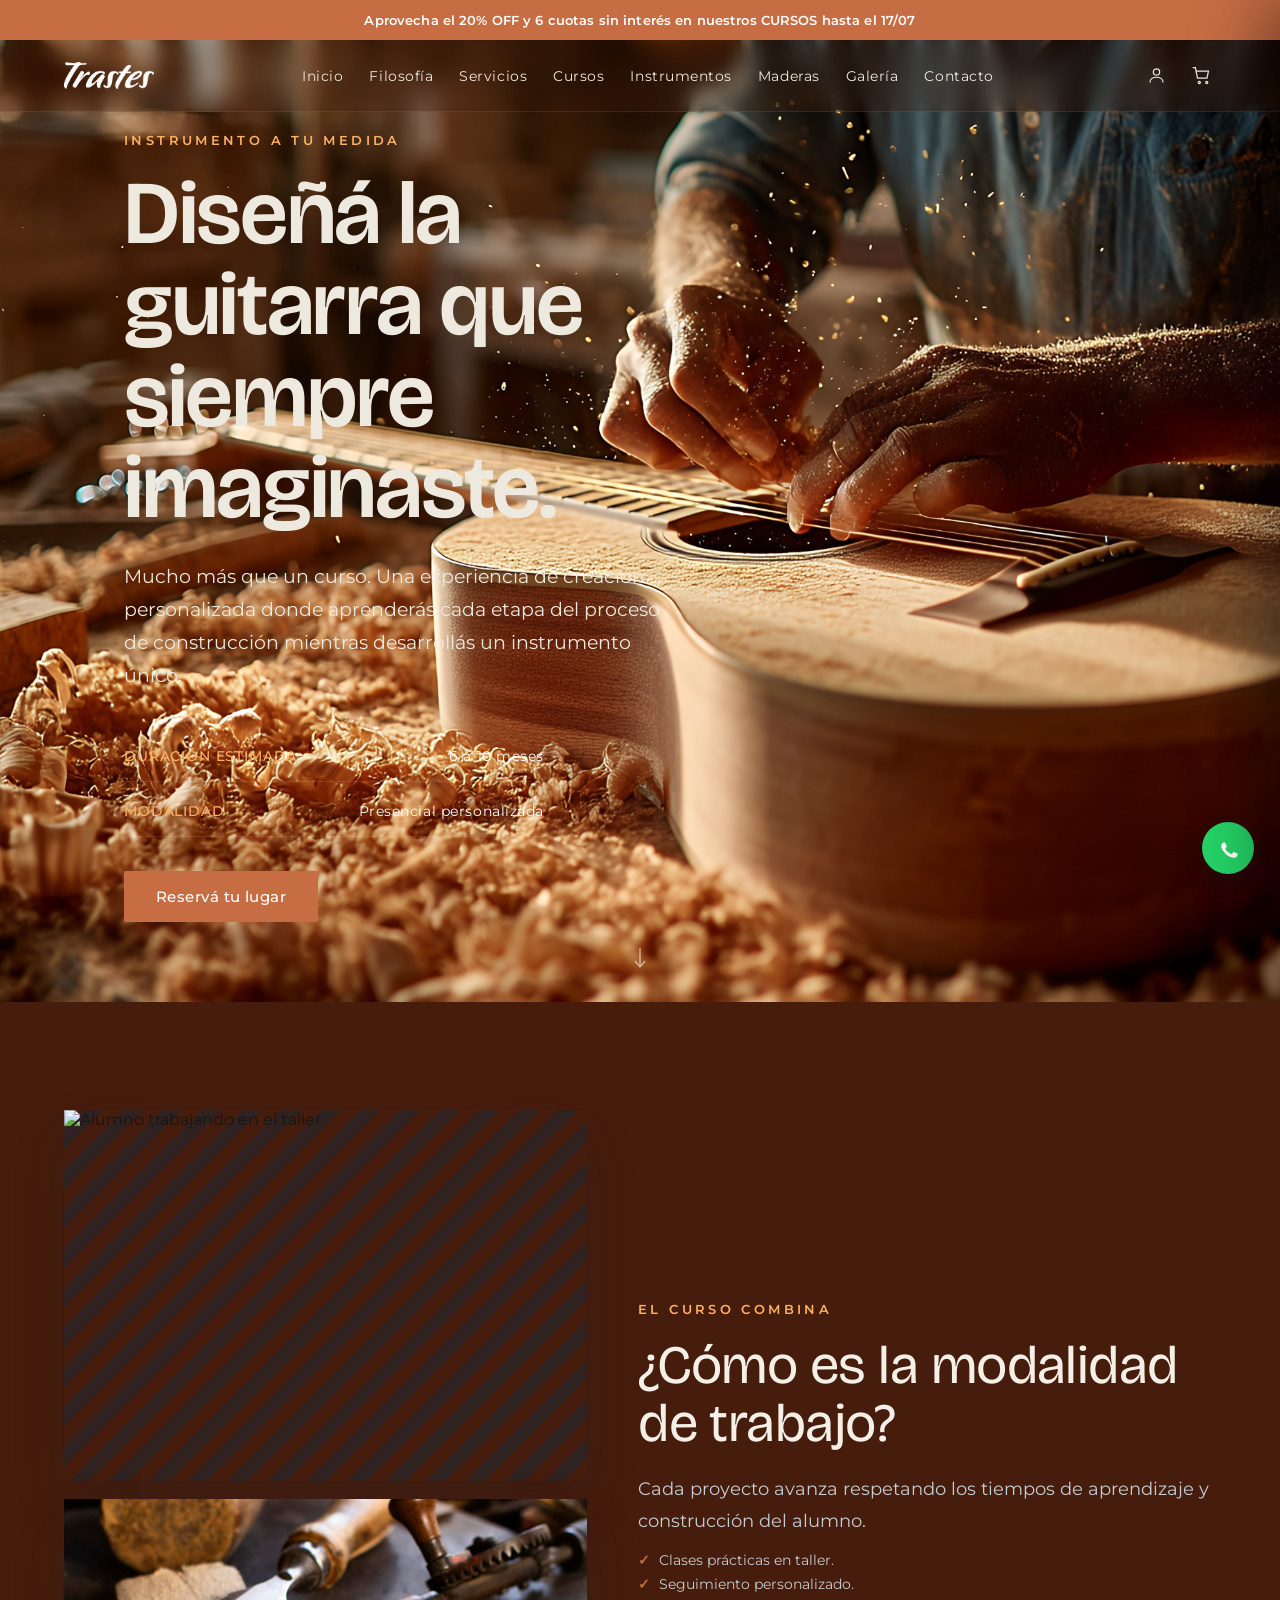
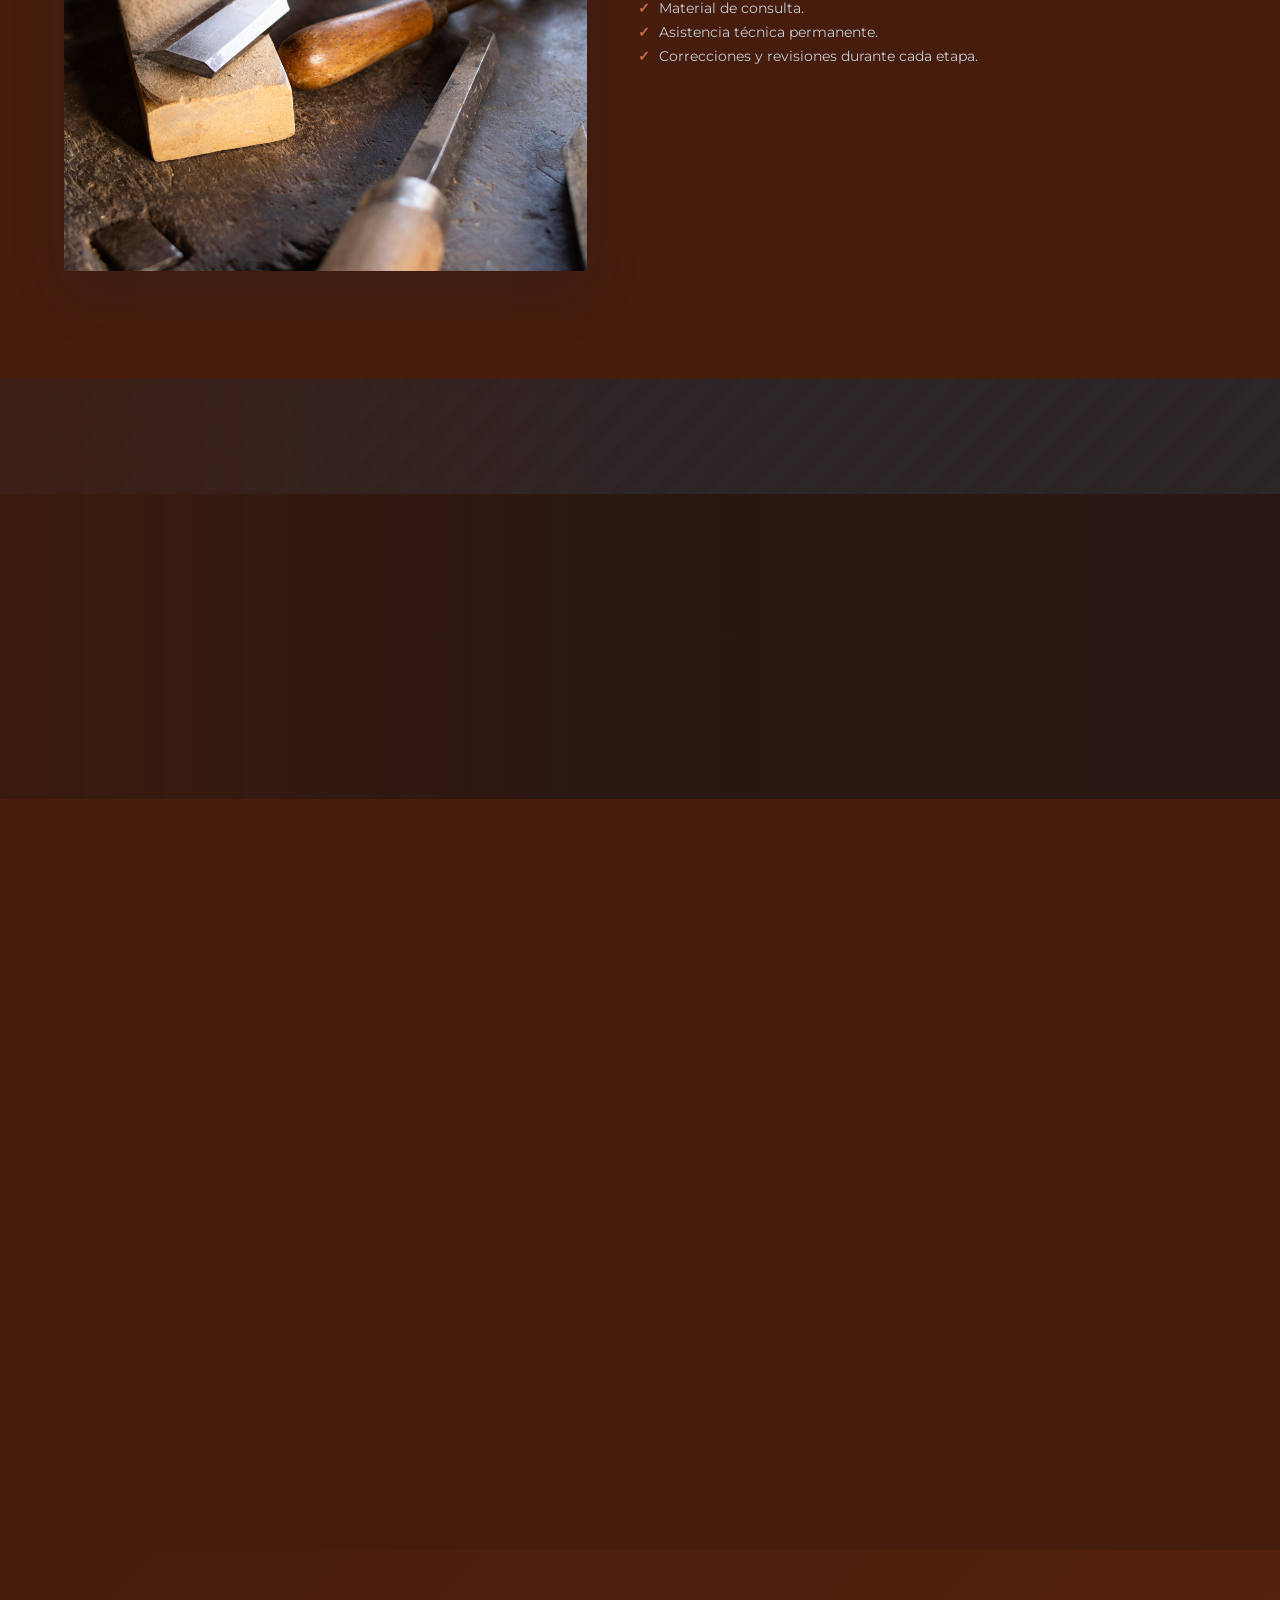
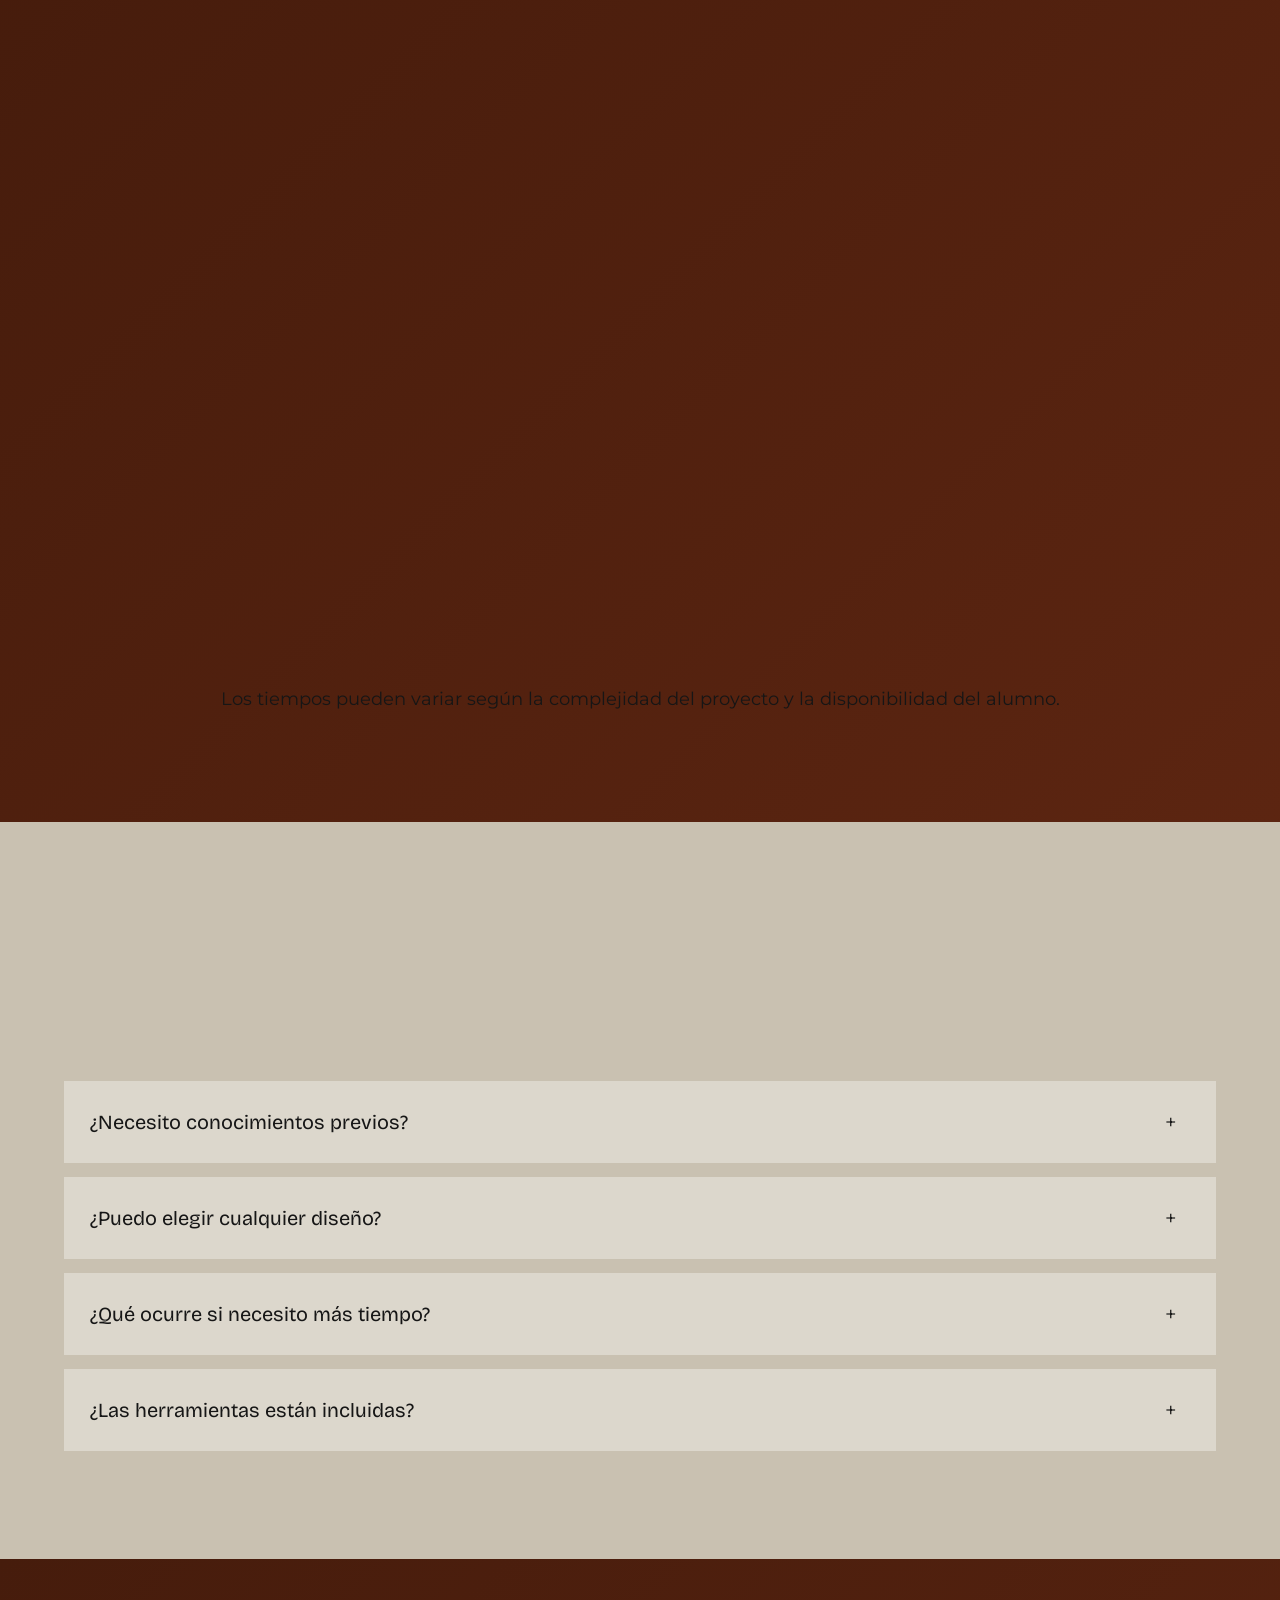
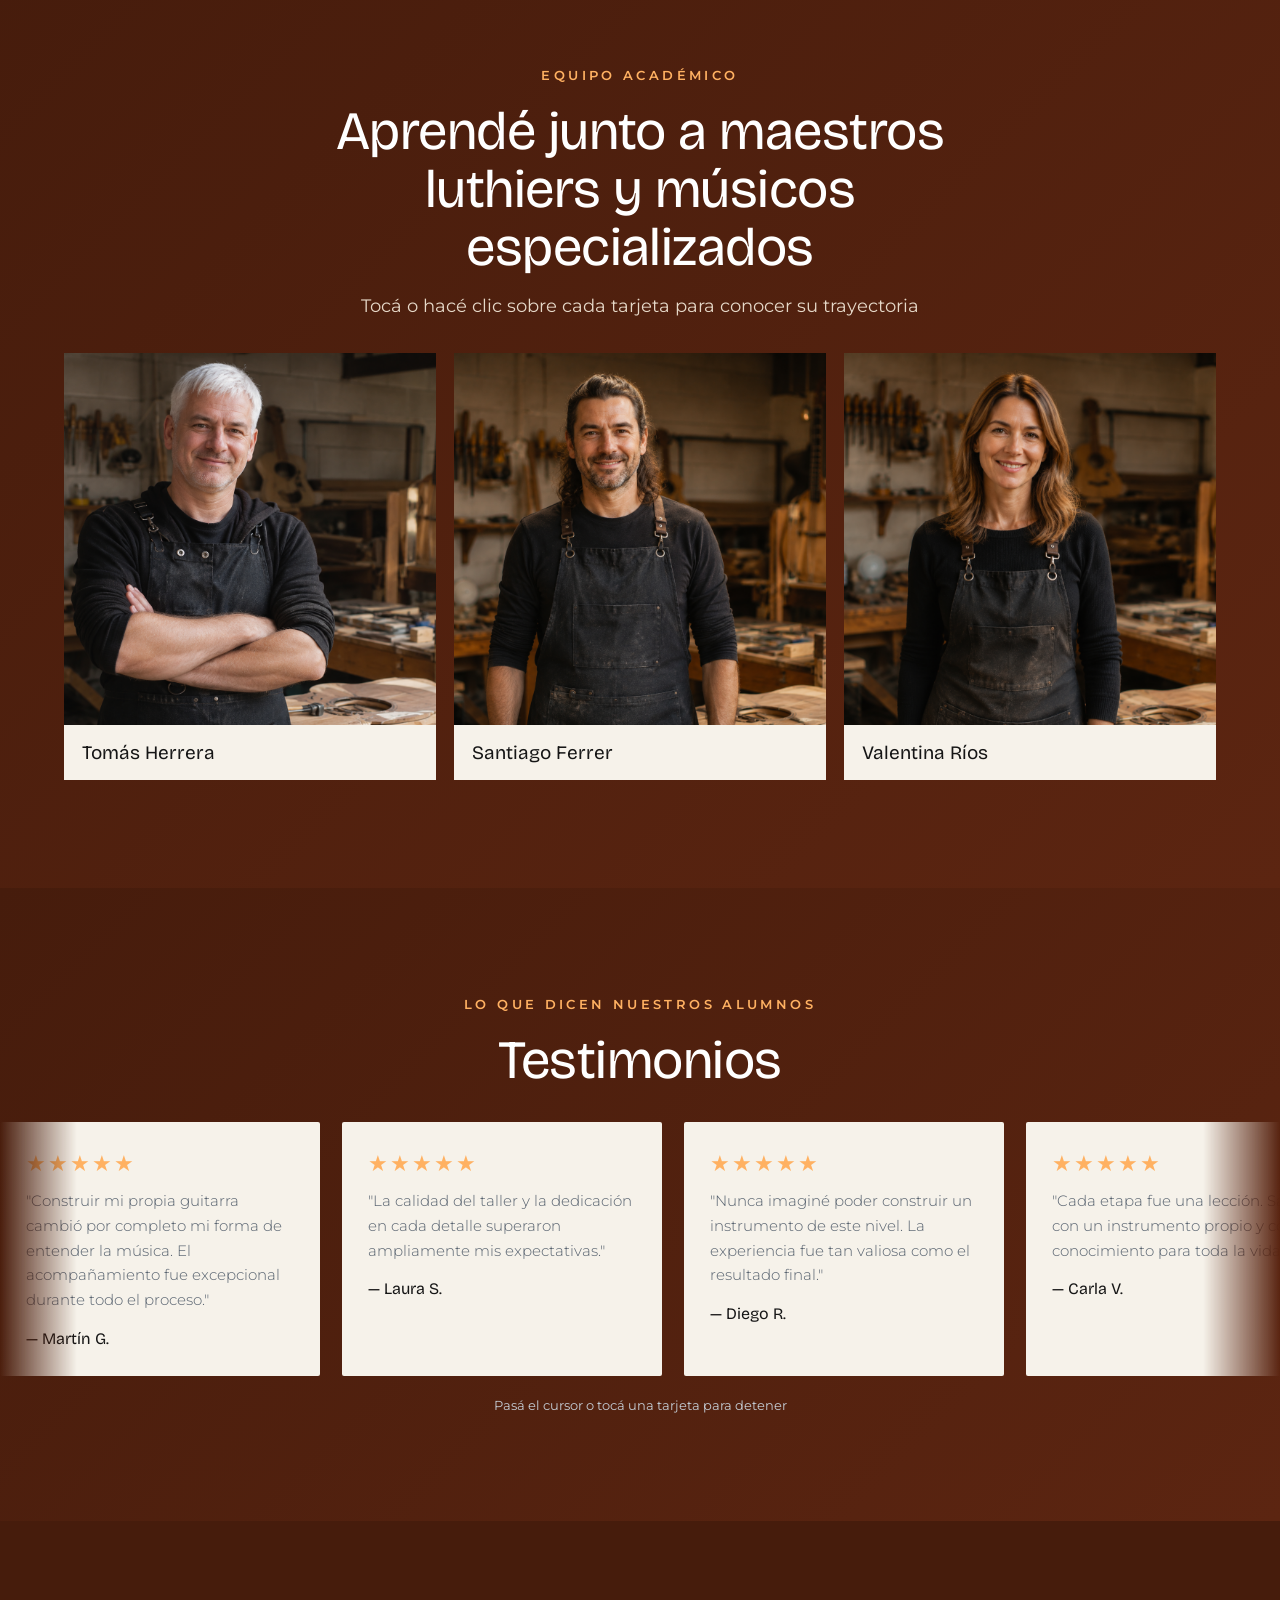
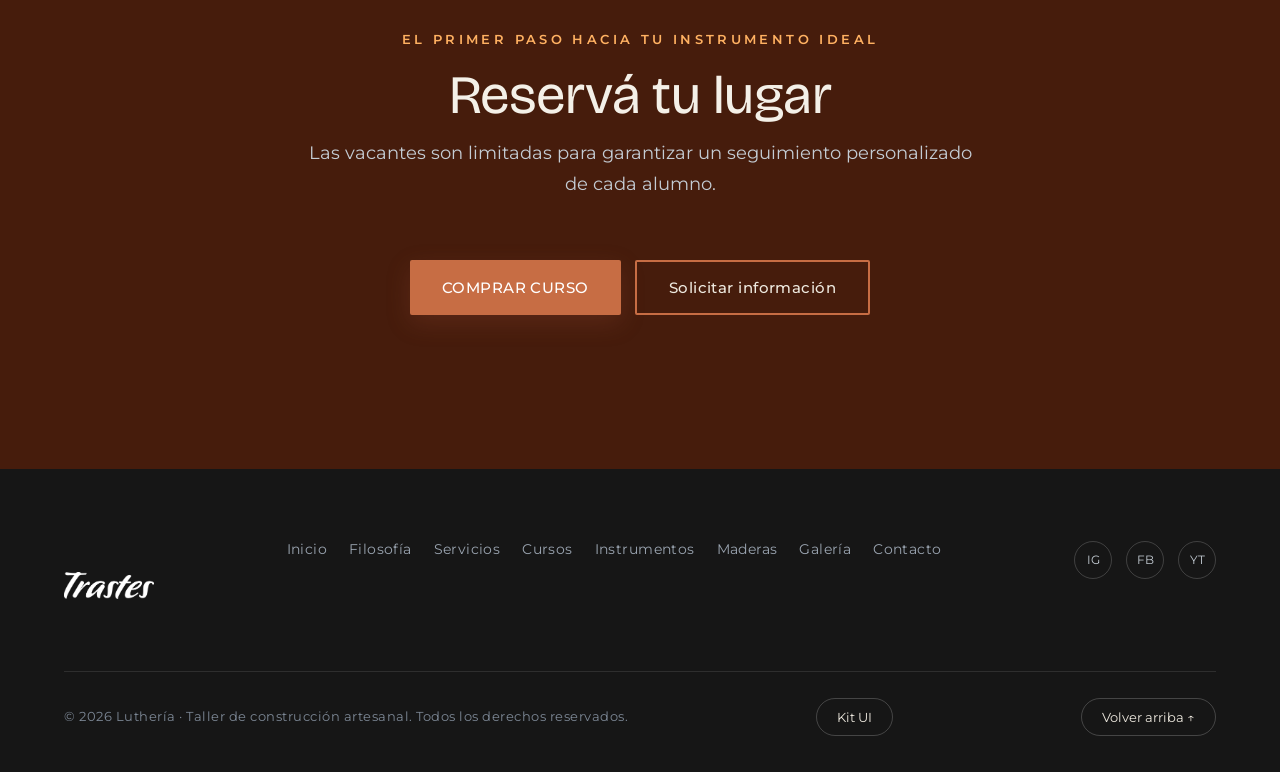
==== curso-instrumento-a-medida.html @ 472f7e9a "new file:   assets/cursos/curso-a/cronograma/bloque-1.jpg 	new file:   assets/docentes/santiago-ferr" ====
<!DOCTYPE html>
<html lang="es">
<head>
  <meta charset="UTF-8">
  <meta name="viewport" content="width=device-width, initial-scale=1.0">
  <meta name="description" content="Curso Instrumento a tu Medida — Diseñá y construí tu propia guitarra a medida junto a un luthier profesional.">
  <meta name="keywords" content="luthería, curso guitarra a medida, construcción instrumentos, taller luthier">
  <title>Instrumento a tu Medida | Luthería</title>

  <!-- Favicon -->
  <link rel="icon" type="image/x-icon" href="assets/ui/favicon.ico">

  <!-- Google Fonts -->
  <link rel="preconnect" href="https://fonts.googleapis.com">
  <link rel="preconnect" href="https://fonts.gstatic.com" crossorigin>
  <link href="https://fonts.googleapis.com/css2?family=Bricolage+Grotesque:opsz,wght@12..96,200..800&display=swap" rel="stylesheet">
  <link href="https://fonts.googleapis.com/css2?family=Montserrat:ital,wght@0,100..900;1,100..900&display=swap" rel="stylesheet">

  <!-- Styles (mismos del sitio principal, sin modificar) -->
  <link rel="stylesheet" href="css/style.css">
  <link rel="stylesheet" href="css/responsive.css">
  <!-- Estilos exclusivos de esta página de detalle -->
  <link rel="stylesheet" href="css/curso-detalle.css">
</head>
<body>

  <!-- ============================================================
       PROMO BAR (hide on scroll)
  ============================================================ -->
  <a href="index.html#cursos" id="promo-bar" class="promo-bar">Aprovecha el 20% OFF y 6 cuotas sin interés en nuestros CURSOS hasta el 17/07</a>

  <!-- ============================================================
       NAVBAR (sticky) — igual que index.html
  ============================================================ -->
  <header id="navbar" role="banner">
    <div class="navbar-inner">

      <!-- Logo -->
      <a href="index.html" class="navbar-logo" aria-label="Luthería — Inicio">
        <div class="logo-badge"> <img src="./assets/logo/TRASTES.png"> </div>
      </a>

      <!-- Nav links (desktop) -->
      <nav id="nav-links" aria-label="Navegación principal">
        <a href="index.html#inicio"       class="nav-link">Inicio</a>
        <a href="index.html#filosofia"    class="nav-link">Filosofía</a>
        <a href="index.html#servicios"    class="nav-link">Servicios</a>
        <a href="index.html#cursos"       class="nav-link">Cursos</a>
        <a href="index.html#instrumentos" class="nav-link">Instrumentos</a>
        <a href="index.html#maderas"      class="nav-link">Maderas</a>
        <a href="index.html#galeria"      class="nav-link">Galería</a>
        <a href="index.html#contacto"     class="nav-link">Contacto</a>
      </nav>

      <!-- Icons + hamburger -->
      <div class="navbar-actions">
        <!-- Account icon -->
        <button class="icon-btn" aria-label="Cuenta">
          <svg width="21" height="21" viewBox="0 0 24 24" fill="none" stroke="currentColor" stroke-width="1.4" aria-hidden="true">
            <circle cx="12" cy="8" r="3.6"/>
            <path d="M4.5 20c0-4 3.6-6 7.5-6s7.5 2 7.5 6"/>
          </svg>
        </button>
        <!-- Cart icon -->
        <button class="icon-btn" aria-label="Carrito">
          <svg width="21" height="21" viewBox="0 0 24 24" fill="none" stroke="currentColor" stroke-width="1.4" aria-hidden="true">
            <circle cx="9.5" cy="20" r="1.2"/>
            <circle cx="18" cy="20" r="1.2"/>
            <path d="M2 3h3l2.4 12h10.8l1.8-8H6.2"/>
          </svg>
        </button>
        <!-- Hamburger (mobile) -->
        <button id="nav-burger" class="hamburger" aria-label="Abrir menú" aria-expanded="false" aria-controls="mobile-menu">
          <span></span>
          <span></span>
          <span></span>
        </button>
      </div>
    </div>
  </header>

  <!-- ============================================================
       MOBILE MENU — igual que index.html
  ============================================================ -->
  <div id="menu-overlay" class="menu-overlay" aria-hidden="true"></div>
  <nav id="mobile-menu" class="mobile-menu" aria-label="Menú móvil" aria-hidden="true">
    <a href="index.html#inicio"       class="mobile-nav-link">Inicio</a>
    <a href="index.html#filosofia"    class="mobile-nav-link">Filosofía</a>
    <a href="index.html#servicios"    class="mobile-nav-link">Servicios</a>
    <a href="index.html#cursos"       class="mobile-nav-link">Cursos</a>
    <a href="index.html#instrumentos" class="mobile-nav-link">Instrumentos</a>
    <a href="index.html#maderas"      class="mobile-nav-link">Maderas</a>
    <a href="index.html#galeria"      class="mobile-nav-link">Galería</a>
    <a href="index.html#contacto"     class="mobile-nav-link">Contacto</a>
  </nav>

  <!-- ============================================================
       MAIN CONTENT
  ============================================================ -->
  <main>

    <!-- =================== 1 · HERO =================== -->
    <section id="curso-hero" class="hero" aria-label="Instrumento a tu Medida">
      <!-- Background image -->
      <div class="hero-bg img-placeholder" id="hero-parallax">
        <img src="assets/cursos/curso-a/seccion1-fondo-taller.jpg" alt="Foto del taller — luthier trabajando" loading="eager">
      </div>
      <!-- Overlay -->
      <div class="hero-overlay"></div>

      <!-- Content -->
      <div class="hero-content">
        <span class="eyebrow eyebrow--accent" data-reveal>INSTRUMENTO A TU MEDIDA</span>
        <h1 class="hero-title" data-reveal>Diseñá la guitarra que siempre imaginaste.</h1>
        <p class="hero-subtitle" data-reveal>Mucho más que un curso. Una experiencia de creación personalizada donde aprenderás cada etapa del proceso de construcción mientras desarrollás un instrumento único.</p>

        <dl class="contact-details curso-hero-details" data-reveal>
          <div class="contact-row">
            <dt>Duración estimada</dt>
            <dd>6 a 10 meses</dd>
          </div>
          <div class="contact-row">
            <dt>Modalidad</dt>
            <dd>Presencial personalizada</dd>
          </div>
        </dl>

        <div class="hero-ctas" data-reveal>
          <a href="#reservar" class="btn btn--primary">Reservá tu lugar</a>
        </div>
      </div>

      <!-- Scroll indicator -->
      <a href="#modalidad" class="scroll-indicator" aria-label="Ir a Modalidad">
        <span class="scroll-label"></span>
        <svg width="16" height="26" viewBox="0 0 16 26" fill="none" stroke="currentColor" stroke-width="1.4" class="scroll-arrow" aria-hidden="true">
          <path d="M8 2v18M3 15l5 6 5-6"/>
        </svg>
      </a>
    </section>

    <!-- =================== 2 · MODALIDAD =================== -->
    <section id="modalidad" class="filosofia" aria-label="Modalidad de trabajo">
      <div class="container">
        <div class="filosofia-layout">
          <div class="curso-modalidad-images" data-reveal>
            <div class="filosofia-media img-placeholder">
              <img src="assets/cursos/curso-a/seccion2-taller-1.jpg" alt="Alumno trabajando en el taller" loading="lazy">
            </div>
            <div class="filosofia-media img-placeholder">
              <img src="assets/cursos/curso-a/seccion2-taller-2.jpg" alt="Detalle de herramientas y maderas" loading="lazy">
            </div>
          </div>

          <div class="filosofia-copy" data-reveal>
            <span class="eyebrow eyebrow--primary">El curso combina</span>
            <h2 class="section-title">¿Cómo es la modalidad de trabajo?</h2>
            <p class="section-text">Cada proyecto avanza respetando los tiempos de aprendizaje y construcción del alumno.</p>
            <ul class="course-includes">
              <li><span class="check" aria-hidden="true">&#10003;</span>Clases prácticas en taller.</li>
              <li><span class="check" aria-hidden="true">&#10003;</span>Seguimiento personalizado.</li>
              <li><span class="check" aria-hidden="true">&#10003;</span>Material de consulta.</li>
              <li><span class="check" aria-hidden="true">&#10003;</span>Asistencia técnica permanente.</li>
              <li><span class="check" aria-hidden="true">&#10003;</span>Correcciones y revisiones durante cada etapa.</li>
            </ul>
          </div>
        </div>
      </div>
    </section>

    <!--
      =================== 2·5 · BANNER VIDEO ===================
      Mismas características que "4 · BANNER" de index.html: reutiliza
      tal cual .filosofia-banner / .filosofia-banner-overlay /
      .filosofia-banner-content / .banner-title, e incluso los ids
      "banner" y "filo-parallax" para heredar el mismo efecto parallax
      de animations.js (initParallax) sin tocar ese archivo. Único
      agregado: la imagen se reemplaza por un <video>, con su propio
      selector de estilos en css/curso-detalle.css (no se toca la
      regla ".filosofia-banner-bg img" compartida con index.html).
    -->
    <section id="banner" class="filosofia-banner" aria-label="Video del taller">
      <div class="filosofia-banner-bg img-placeholder" id="filo-parallax">
        <video src="assets/video/banner-curso.mp4" autoplay muted loop playsinline></video>
      </div>
      <div class="filosofia-banner-overlay"></div>

      <div class="container">
        <div class="filosofia-banner-content">
          <h1 class="banner-title" data-reveal>La música en tus manos.</h1>
        </div>
      </div>
    </section>

    <!-- =================== 3 · INCLUYE =================== -->
    <section id="incluye" class="filosofia" aria-label="Qué incluye el curso">
      <div class="container">
        <div class="filosofia-layout">
          <div class="filosofia-copy" data-reveal>
            <span class="eyebrow eyebrow--primary">Materiales y recursos</span>
            <h2 class="section-title">Todo lo que incluye el curso</h2>
            <ul class="course-includes">
              <li><span class="check" aria-hidden="true">&#10003;</span>Acceso completo al taller profesional.</li>
              <li><span class="check" aria-hidden="true">&#10003;</span>Uso de herramientas especializadas.</li>
              <li><span class="check" aria-hidden="true">&#10003;</span>Asesoramiento en selección de maderas.</li>
              <li><span class="check" aria-hidden="true">&#10003;</span>Guías técnicas impresas y digitales.</li>
              <li><span class="check" aria-hidden="true">&#10003;</span>Plantillas y documentación de trabajo.</li>
              <li><span class="check" aria-hidden="true">&#10003;</span>Seguimiento individual del proyecto.</li>
              <li><span class="check" aria-hidden="true">&#10003;</span>Espacios de consulta en plataforma virtual.</li>
              <li><span class="check" aria-hidden="true">&#10003;</span>Evaluación técnica y sonora final.</li>
            </ul>
          </div>

          <div class="filosofia-media img-placeholder" data-reveal>
            <img src="assets/cursos/curso-a/seccion4-materiales.jpg" alt="Maderas, plantillas y herramientas del curso" loading="lazy">
          </div>
        </div>
      </div>
    </section>

    <!-- =================== 4 · CRONOGRAMA =================== -->
    <section id="cronograma" class="cursos" aria-label="Cronograma general">
      <div class="container">
        <div class="section-header" data-reveal>
          <span class="eyebrow eyebrow--primary">Paso a paso</span>
          <h2 class="section-title section-title--light">Cronograma general</h2>
        </div>

        <!--
          Acordeón horizontal de Cronograma — reutiliza la misma estructura,
          comportamiento (accordion.js) y estilos (.wood-item / .wood-header /
          .wood-panel / .wood-overlay, definidos en css/style.css) que la
          sección Maderas de index.html. Implementación independiente:
          id propio (cronograma-accordion) e ids de panel propios
          (crono-panel-N) para no colisionar con #woods-accordion / #wood-panel-N
          que ya usa la sección FAQ más abajo en esta misma página, ni con la
          sección Maderas real de index.html. accordion.js ahora inicializa
          cada .accordion de la página por separado, así que ninguno de los
          tres (Maderas, FAQ, Cronograma) interfiere con los otros.

          IMÁGENES PENDIENTES: cada bloque abajo usa un placeholder en
          assets/cursos/curso-a/cronograma/bloque-N.jpg (carpeta a crear).
          Reemplazar por la foto definitiva de cada etapa cuando esté lista.
        -->
        <div class="accordion" id="cronograma-accordion" data-reveal>

          <div class="wood-item is-open" data-block="0">
            <button class="wood-header" aria-expanded="true" aria-controls="crono-panel-0">
              <span class="wood-header-left">
                <span class="wood-idx">01</span>
                <span class="wood-name">Mes 1</span>
              </span>
              <span class="wood-toggle" aria-hidden="true">+</span>
            </button>
            <div class="wood-panel" id="crono-panel-0">
              <div class="wood-panel-inner">
                <div class="wood-img-wrap img-placeholder">
                  <!-- IMAGEN DEFINITIVA — Bloque 1 (Mes 1): reemplazar este placeholder por assets/cursos/curso-a/cronograma/bloque-1.jpg -->
                  <img src="assets/cursos/curso-a/cronograma/bloque-1.jpg" alt="Bloque 1 — Mes 1" loading="lazy">
                  <div class="wood-overlay">
                    <span class="wood-overlay-idx">01</span>
                    <h3 class="wood-overlay-name">Mes 1</h3>
                    <p class="wood-overlay-desc">Diseño del proyecto y selección de materiales.</p>
                  </div>
                </div>
              </div>
            </div>
          </div>

          <div class="wood-item" data-block="1">
            <button class="wood-header" aria-expanded="false" aria-controls="crono-panel-1">
              <span class="wood-header-left">
                <span class="wood-idx">02</span>
                <span class="wood-name">Meses 2 y 3</span>
              </span>
              <span class="wood-toggle" aria-hidden="true">+</span>
            </button>
            <div class="wood-panel" id="crono-panel-1" hidden>
              <div class="wood-panel-inner">
                <div class="wood-img-wrap img-placeholder">
                  <!-- IMAGEN DEFINITIVA — Bloque 2 (Meses 2 y 3): reemplazar este placeholder por assets/cursos/curso-a/cronograma/bloque-2.jpg -->
                  <img src="assets/cursos/curso-a/cronograma/bloque-2.jpg" alt="Bloque 2 — Meses 2 y 3" loading="lazy">
                  <div class="wood-overlay">
                    <span class="wood-overlay-idx">02</span>
                    <h3 class="wood-overlay-name">Meses 2 y 3</h3>
                    <p class="wood-overlay-desc">Preparación de piezas estructurales.</p>
                  </div>
                </div>
              </div>
            </div>
          </div>

          <div class="wood-item" data-block="2">
            <button class="wood-header" aria-expanded="false" aria-controls="crono-panel-2">
              <span class="wood-header-left">
                <span class="wood-idx">03</span>
                <span class="wood-name">Meses 4 y 5</span>
              </span>
              <span class="wood-toggle" aria-hidden="true">+</span>
            </button>
            <div class="wood-panel" id="crono-panel-2" hidden>
              <div class="wood-panel-inner">
                <div class="wood-img-wrap img-placeholder">
                  <!-- IMAGEN DEFINITIVA — Bloque 3 (Meses 4 y 5): reemplazar este placeholder por assets/cursos/curso-a/cronograma/bloque-3.jpg -->
                  <img src="assets/cursos/curso-a/cronograma/bloque-3.jpg" alt="Bloque 3 — Meses 4 y 5" loading="lazy">
                  <div class="wood-overlay">
                    <span class="wood-overlay-idx">03</span>
                    <h3 class="wood-overlay-name">Meses 4 y 5</h3>
                    <p class="wood-overlay-desc">Construcción y ensamblado del instrumento.</p>
                  </div>
                </div>
              </div>
            </div>
          </div>

          <div class="wood-item" data-block="3">
            <button class="wood-header" aria-expanded="false" aria-controls="crono-panel-3">
              <span class="wood-header-left">
                <span class="wood-idx">04</span>
                <span class="wood-name">Meses 6 y 7</span>
              </span>
              <span class="wood-toggle" aria-hidden="true">+</span>
            </button>
            <div class="wood-panel" id="crono-panel-3" hidden>
              <div class="wood-panel-inner">
                <div class="wood-img-wrap img-placeholder">
                  <!-- IMAGEN DEFINITIVA — Bloque 4 (Meses 6 y 7): reemplazar este placeholder por assets/cursos/curso-a/cronograma/bloque-4.jpg -->
                  <img src="assets/cursos/curso-a/cronograma/bloque-4.jpg" alt="Bloque 4 — Meses 6 y 7" loading="lazy">
                  <div class="wood-overlay">
                    <span class="wood-overlay-idx">04</span>
                    <h3 class="wood-overlay-name">Meses 6 y 7</h3>
                    <p class="wood-overlay-desc">Perfilado, calibración y detalles constructivos.</p>
                  </div>
                </div>
              </div>
            </div>
          </div>

          <div class="wood-item" data-block="4">
            <button class="wood-header" aria-expanded="false" aria-controls="crono-panel-4">
              <span class="wood-header-left">
                <span class="wood-idx">05</span>
                <span class="wood-name">Meses 8 a 10</span>
              </span>
              <span class="wood-toggle" aria-hidden="true">+</span>
            </button>
            <div class="wood-panel" id="crono-panel-4" hidden>
              <div class="wood-panel-inner">
                <div class="wood-img-wrap img-placeholder">
                  <!-- IMAGEN DEFINITIVA — Bloque 5 (Meses 8 a 10): reemplazar este placeholder por assets/cursos/curso-a/cronograma/bloque-5.jpg -->
                  <img src="assets/cursos/curso-a/cronograma/bloque-5.jpg" alt="Bloque 5 — Meses 8 a 10" loading="lazy">
                  <div class="wood-overlay">
                    <span class="wood-overlay-idx">05</span>
                    <h3 class="wood-overlay-name">Meses 8 a 10</h3>
                    <p class="wood-overlay-desc">Terminaciones, acabado final y puesta a punto.</p>
                  </div>
                </div>
              </div>
            </div>
          </div>

        </div><!-- /cronograma-accordion -->

        <p class="section-text section-text--light" style="text-align:center; margin-top:28px;">Los tiempos pueden variar según la complejidad del proyecto y la disponibilidad del alumno.</p>
      </div>
    </section>

    <!-- =================== 5 · FAQ =================== -->
    <section id="faq" class="maderas" aria-label="Preguntas frecuentes">
      <div class="container">
        <div class="section-header" data-reveal>
          <span class="eyebrow eyebrow--primary">Antes de empezar</span>
          <h2 class="section-title">Preguntas frecuentes</h2>
        </div>

        <!--
          Acordeón VERTICAL de FAQ — implementación propia (clases .faq-*),
          deliberadamente independiente del acordeón horizontal que usan
          Maderas (index.html) y Cronograma (esta misma página, clases
          .wood-*). No comparte ninguna clase ni la media query horizontal
          de css/style.css, así que siempre se muestra en una sola columna,
          sin importar el ancho de pantalla. accordion.js reconoce este
          patrón por separado (selectores .faq-item / .faq-header /
          .faq-panel) y aplica el comportamiento de acordeón "clásico":
          cada pregunta se puede abrir y cerrar libremente.
        -->
        <div class="faq-accordion" id="faq-accordion">

          <div class="faq-item" data-faq="0">
            <button class="faq-header" aria-expanded="false" aria-controls="faq-panel-0">
              <span class="faq-question">¿Necesito conocimientos previos?</span>
              <span class="faq-toggle" aria-hidden="true">+</span>
            </button>
            <div class="faq-panel" id="faq-panel-0" hidden>
              <p class="section-text">No. El programa está diseñado para acompañar tanto a principiantes como a aficionados con experiencia.</p>
            </div>
          </div>

          <div class="faq-item" data-faq="1">
            <button class="faq-header" aria-expanded="false" aria-controls="faq-panel-1">
              <span class="faq-question">¿Puedo elegir cualquier diseño?</span>
              <span class="faq-toggle" aria-hidden="true">+</span>
            </button>
            <div class="faq-panel" id="faq-panel-1" hidden>
              <p class="section-text">Sí. El proyecto se desarrolla en función de tus objetivos y preferencias.</p>
            </div>
          </div>

          <div class="faq-item" data-faq="2">
            <button class="faq-header" aria-expanded="false" aria-controls="faq-panel-2">
              <span class="faq-question">¿Qué ocurre si necesito más tiempo?</span>
              <span class="faq-toggle" aria-hidden="true">+</span>
            </button>
            <div class="faq-panel" id="faq-panel-2" hidden>
              <p class="section-text">Cada instrumento tiene sus propios tiempos. El acompañamiento contempla las particularidades de cada proyecto.</p>
            </div>
          </div>

          <div class="faq-item" data-faq="3">
            <button class="faq-header" aria-expanded="false" aria-controls="faq-panel-3">
              <span class="faq-question">¿Las herramientas están incluidas?</span>
              <span class="faq-toggle" aria-hidden="true">+</span>
            </button>
            <div class="faq-panel" id="faq-panel-3" hidden>
              <p class="section-text">Sí. El taller dispone del equipamiento necesario para todas las etapas del proceso.</p>
            </div>
          </div>

        </div>
      </div>
    </section>

    <!--
      =================== 5·5 · DOCENTES ===================
      Cards con la misma estructura/dimensiones que .inst-card de
      Biblioteca de Instrumentos (index.html): .inst-img (aspect-ratio
      3/4) + .inst-footer/.inst-name para el nombre. Se reutilizan esas
      clases tal cual (sin tocar su CSS) sólo para el frente de la
      tarjeta; el mecanismo de flip (perspective/rotateY) es propio
      (.docente-card*, ver css/curso-detalle.css) para no heredar el
      hover-lift de .inst-card, que chocaría con la rotación 3D.
      Fondo de sección = mismo que Testimonios (class="cursos").

      Fotos definitivas ya cargadas en assets/docentes/.
    -->
    <section id="docentes" class="cursos" aria-label="Equipo Académico">
      <div class="container">
        <div class="section-header" data-reveal>
          <span class="eyebrow eyebrow--primary">Equipo Académico</span>
          <h2 class="section-title section-title--light">Aprendé junto a maestros luthiers y músicos especializados</h2>
          <p class="section-text section-text--light">Tocá o hacé clic sobre cada tarjeta para conocer su trayectoria</p>
        </div>

        <div class="docentes-grid" data-reveal>

          <div class="docente-card" data-docente="0">
            <div class="docente-card-inner">
              <div class="docente-card-front">
                <div class="inst-img img-placeholder img-placeholder--dark">
                  <img src="assets/docentes/tomas-herrera.png" alt="Tomás Herrera" loading="lazy">
                </div>
                <div class="inst-footer">
                  <span class="inst-name">Tomás Herrera</span>
                </div>
              </div>
              <div class="docente-card-back">
                <h3 class="docente-back-name">Tomás Herrera</h3>
                <p class="docente-back-field"><b>Especialización</b>Luthería y construcción de violines.</p>
                <p class="docente-back-field"><b>Música preferida</b>Repertorio clásico y barroco.</p>
                <p class="docente-back-bio">Violinista y luthier con más de quince años de experiencia en restauración y construcción artesanal de instrumentos de arco, formado en talleres especializados y con actividad docente permanente.</p>
              </div>
            </div>
          </div>

          <div class="docente-card" data-docente="1">
            <div class="docente-card-inner">
              <div class="docente-card-front">
                <div class="inst-img img-placeholder img-placeholder--dark">
                  <img src="assets/docentes/santiago-ferrer.png" alt="Santiago Ferrer" loading="lazy">
                </div>
                <div class="inst-footer">
                  <span class="inst-name">Santiago Ferrer</span>
                </div>
              </div>
              <div class="docente-card-back">
                <h3 class="docente-back-name">Santiago Ferrer</h3>
                <p class="docente-back-field"><b>Especialización</b>Guitarra clásica y eléctrica.</p>
                <p class="docente-back-field"><b>Música preferida</b>Folklore argentino y jazz.</p>
                <p class="docente-back-bio">Guitarrista y luthier dedicado al diseño y ajuste de guitarras, con trayectoria en escenarios y en la enseñanza de técnicas de construcción y mantenimiento.</p>
              </div>
            </div>
          </div>

          <div class="docente-card" data-docente="2">
            <div class="docente-card-inner">
              <div class="docente-card-front">
                <div class="inst-img img-placeholder img-placeholder--dark">
                  <img src="assets/docentes/valentina-rios.png" alt="Valentina Ríos" loading="lazy">
                </div>
                <div class="inst-footer">
                  <span class="inst-name">Valentina Ríos</span>
                </div>
              </div>
              <div class="docente-card-back">
                <h3 class="docente-back-name">Valentina Ríos</h3>
                <p class="docente-back-field"><b>Especialización</b>Piano.</p>
                <p class="docente-back-field"><b>Música preferida</b>Impresionismo francés y música contemporánea.</p>
                <p class="docente-back-bio">Pianista y docente con estudios superiores en interpretación y amplia experiencia en pedagogía musical y acompañamiento de ensambles.</p>
              </div>
            </div>
          </div>

        </div>
      </div>
    </section>

    <!-- =================== 6 · TESTIMONIOS =================== -->
    <section id="testimonios" class="cursos" aria-label="Testimonios">
      <div class="container">
        <div class="section-header" data-reveal>
          <span class="eyebrow eyebrow--primary">Lo que dicen nuestros alumnos</span>
          <h2 class="section-title section-title--light">Testimonios</h2>
        </div>
      </div>

      <div class="curso-testimonials-viewport" data-reveal>
        <div class="curso-testimonials-track">

          <div class="curso-testimonial-card">
            <div class="course-stars" aria-label="5 estrellas">&#9733;&#9733;&#9733;&#9733;&#9733;</div>
            <p class="curso-testimonial-quote">"Construir mi propia guitarra cambió por completo mi forma de entender la música. El acompañamiento fue excepcional durante todo el proceso."</p>
            <div class="curso-testimonial-author">— Martín G.</div>
          </div>
          <div class="curso-testimonial-card">
            <div class="course-stars" aria-label="5 estrellas">&#9733;&#9733;&#9733;&#9733;&#9733;</div>
            <p class="curso-testimonial-quote">"La calidad del taller y la dedicación en cada detalle superaron ampliamente mis expectativas."</p>
            <div class="curso-testimonial-author">— Laura S.</div>
          </div>
          <div class="curso-testimonial-card">
            <div class="course-stars" aria-label="5 estrellas">&#9733;&#9733;&#9733;&#9733;&#9733;</div>
            <p class="curso-testimonial-quote">"Nunca imaginé poder construir un instrumento de este nivel. La experiencia fue tan valiosa como el resultado final."</p>
            <div class="curso-testimonial-author">— Diego R.</div>
          </div>
          <div class="curso-testimonial-card">
            <div class="course-stars" aria-label="5 estrellas">&#9733;&#9733;&#9733;&#9733;&#9733;</div>
            <p class="curso-testimonial-quote">"Cada etapa fue una lección. Salí con un instrumento propio y con conocimiento para toda la vida."</p>
            <div class="curso-testimonial-author">— Carla V.</div>
          </div>
          <div class="curso-testimonial-card">
            <div class="course-stars" aria-label="5 estrellas">&#9733;&#9733;&#9733;&#9733;&#9733;</div>
            <p class="curso-testimonial-quote">"El seguimiento personalizado hace toda la diferencia. Recomiendo la experiencia sin dudarlo."</p>
            <div class="curso-testimonial-author">— Nicolás P.</div>
          </div>

          <!-- Duplicado (aria-hidden) para que el carrusel continuo no muestre cortes -->
          <div class="curso-testimonial-card" aria-hidden="true">
            <div class="course-stars" aria-label="5 estrellas">&#9733;&#9733;&#9733;&#9733;&#9733;</div>
            <p class="curso-testimonial-quote">"Construir mi propia guitarra cambió por completo mi forma de entender la música. El acompañamiento fue excepcional durante todo el proceso."</p>
            <div class="curso-testimonial-author">— Martín G.</div>
          </div>
          <div class="curso-testimonial-card" aria-hidden="true">
            <div class="course-stars" aria-label="5 estrellas">&#9733;&#9733;&#9733;&#9733;&#9733;</div>
            <p class="curso-testimonial-quote">"La calidad del taller y la dedicación en cada detalle superaron ampliamente mis expectativas."</p>
            <div class="curso-testimonial-author">— Laura S.</div>
          </div>
          <div class="curso-testimonial-card" aria-hidden="true">
            <div class="course-stars" aria-label="5 estrellas">&#9733;&#9733;&#9733;&#9733;&#9733;</div>
            <p class="curso-testimonial-quote">"Nunca imaginé poder construir un instrumento de este nivel. La experiencia fue tan valiosa como el resultado final."</p>
            <div class="curso-testimonial-author">— Diego R.</div>
          </div>
          <div class="curso-testimonial-card" aria-hidden="true">
            <div class="course-stars" aria-label="5 estrellas">&#9733;&#9733;&#9733;&#9733;&#9733;</div>
            <p class="curso-testimonial-quote">"Cada etapa fue una lección. Salí con un instrumento propio y con conocimiento para toda la vida."</p>
            <div class="curso-testimonial-author">— Carla V.</div>
          </div>
          <div class="curso-testimonial-card" aria-hidden="true">
            <div class="course-stars" aria-label="5 estrellas">&#9733;&#9733;&#9733;&#9733;&#9733;</div>
            <p class="curso-testimonial-quote">"El seguimiento personalizado hace toda la diferencia. Recomiendo la experiencia sin dudarlo."</p>
            <div class="curso-testimonial-author">— Nicolás P.</div>
          </div>

        </div>
      </div>
      <p class="curso-testimonials-hint">Pasá el cursor o tocá una tarjeta para detener</p>
    </section>

    <!-- =================== 7 · RESERVAR =================== -->
    <section id="reservar" class="contacto" aria-label="Reservá tu lugar">
      <div class="container">
        <div class="section-header" data-reveal>
          <span class="eyebrow eyebrow--accent">El primer paso hacia tu instrumento ideal</span>
          <h2 class="section-title section-title--light">Reservá tu lugar</h2>
          <p class="section-text section-text--light">Las vacantes son limitadas para garantizar un seguimiento personalizado de cada alumno.</p>
        </div>

        <div class="contact-grid" id="contact-grid">

          <!-- Mismo patrón que #contacto en index.html: botón primario +
               botón secundario, este último con id="btn-reservar-entrevista"
               reutilizando tal cual el toggle ya cableado en js/form.js
               (initReservarToggle) para desplegar el formulario. -->
          <div class="contact-info" data-reveal>
            <div class="contact-ctas">
              <a href="#" class="btn btn--primary">COMPRAR CURSO</a>
              <button type="button" id="btn-reservar-entrevista" class="btn btn--secondary" aria-expanded="false" aria-controls="contact-form">Solicitar información</button>
            </div>
          </div>

          <form id="contact-form" class="contact-form" novalidate data-reveal>
            <div class="form-group">
              <label for="nombre">Nombre</label>
              <input type="text" id="nombre" name="nombre" placeholder="Tu nombre" autocomplete="given-name">
              <span class="form-error" id="error-nombre" role="alert"></span>
            </div>
            <div class="form-group">
              <label for="apellido">Apellido</label>
              <input type="text" id="apellido" name="apellido" placeholder="Tu apellido" autocomplete="family-name">
              <span class="form-error" id="error-apellido" role="alert"></span>
            </div>
            <div class="form-group">
              <label for="email">Email</label>
              <input type="email" id="email" name="email" placeholder="tu@email.com" autocomplete="email">
              <span class="form-error" id="error-email" role="alert"></span>
            </div>
            <div class="form-group">
              <label for="telefono">Teléfono</label>
              <input type="tel" id="telefono" name="telefono" placeholder="+54 ..." autocomplete="tel">
              <span class="form-error" id="error-telefono" role="alert"></span>
            </div>
            <div class="form-group">
              <label for="mensaje">Mensaje</label>
              <textarea id="mensaje" name="mensaje" rows="4" placeholder="Contanos qué instrumento imaginás..."></textarea>
              <span class="form-error" id="error-mensaje" role="alert"></span>
            </div>
            <button type="submit" class="btn btn--primary btn--full">Quiero construir mi guitarra</button>
            <p class="form-success" id="form-success" aria-live="polite"></p>
          </form>
        </div>
      </div>
    </section>

  </main>

  <!-- ============================================================
       FOOTER — igual que index.html
  ============================================================ -->
  <footer class="footer" role="contentinfo">
    <div class="container">
      <div class="footer-top">
       <a href="index.html" class="navbar-logo" aria-label="Luthería — Inicio">
        <div class="logo-badge"> <img src="./assets/logo/TRASTES.png"> </div>
       </a>

        <nav class="footer-nav" aria-label="Navegación del pie de página">
          <a href="index.html#inicio"       class="footer-link">Inicio</a>
          <a href="index.html#filosofia"    class="footer-link">Filosofía</a>
          <a href="index.html#servicios"    class="footer-link">Servicios</a>
          <a href="index.html#cursos"       class="footer-link">Cursos</a>
          <a href="index.html#instrumentos" class="footer-link">Instrumentos</a>
          <a href="index.html#maderas"      class="footer-link">Maderas</a>
          <a href="index.html#galeria"      class="footer-link">Galería</a>
          <a href="index.html#contacto"     class="footer-link">Contacto</a>
        </nav>

        <div class="footer-socials" aria-label="Redes sociales">
          <a href="#" class="social-btn" aria-label="Instagram">IG</a>
          <a href="#" class="social-btn" aria-label="Facebook">FB</a>
          <a href="#" class="social-btn" aria-label="YouTube">YT</a>
        </div>
      </div>

      <div class="footer-bottom">
        <p class="footer-copy">&copy; 2026 Luthería &middot; Taller de construcción artesanal. Todos los derechos reservados.</p>
        <a href="kit-ui.html" class="back-top-link">Kit UI</a>
        <button id="footer-top-btn" class="back-top-link" aria-label="Volver al inicio">Volver arriba &#8593;</button>
      </div>
    </div>
  </footer>

  <!-- ============================================================
       WHATSAPP (floating) — sin link todavía
  ============================================================ -->
  <a href="#" class="whatsapp-float" aria-label="Contactar por WhatsApp">
    <svg viewBox="1.5 1 19 19" fill="currentColor" aria-hidden="true">
      <path d="M17.472 14.382c-.297-.149-1.758-.867-2.03-.967-.273-.099-.471-.148-.67.15-.197.297-.767.966-.94 1.164-.173.199-.347.223-.644.075-.297-.15-1.255-.463-2.39-1.475-.883-.788-1.48-1.761-1.653-2.059-.173-.297-.018-.458.13-.606.134-.133.298-.347.446-.52.149-.174.198-.298.298-.497.099-.198.05-.371-.025-.52-.075-.149-.669-1.612-.916-2.207-.242-.579-.487-.5-.669-.51-.173-.008-.371-.01-.57-.01-.198 0-.52.074-.792.372-.272.297-1.04 1.016-1.04 2.479 0 1.462 1.065 2.875 1.213 3.074.148.198 2.096 3.2 5.077 4.487.709.306 1.262.489 1.694.625.712.227 1.36.195 1.872.118.571-.085 1.758-.719 2.006-1.413.248-.694.248-1.289.173-1.413-.074-.124-.272-.198-.57-.347Z"/>
    </svg>
  </a>

  <!-- ============================================================
       BACK TO TOP (floating)
  ============================================================ -->
  <button id="back-top" class="back-top" aria-label="Volver arriba">&#8593;</button>

  <!-- ============================================================
       SCRIPTS — reutilizados de index.html sin modificar
  ============================================================ -->
  <script src="js/animations.js"></script>
  <script src="js/accordion.js"></script>
  <script src="js/form.js"></script>
  <script src="js/main.js"></script>
</body>
</html>
---- css/style.css ----
/* ============================================================
   LUTHERÍA — style.css
   Main stylesheet: variables, base, components, sections
============================================================ */

/* ── Variables ────────────────────────────────────────────── */
:root {
  --bg:        #EEE9DF;
  --bg-alt:    #C9C1B1;
  --dark:      #161616;
  --dark-2:    #161616;
  --dark-3:    #161616;
  --primary:   #c76d44;
  --accent:    #FFB162; 
  --card-bg:   #F6F2EA;
  --text:      #161616;
  --text-2:    #56616e;
  --text-3:    #161616;
  --text-muted:#8a8275;
  --text-light:#c4ccd4;
  --text-pale: #cdd4dc;
  --border-light: rgba(27,38,50,.08);
  --border-white: rgba(255,255,255,.1);
  --serif: "Bricolage Grotesque", sans-serif;
  --heading-font: "Bricolage Grotesque", sans-serif;
  --body-font: 'Montserrat', sans-serif;
  --sans:  'Montserrat', sans-serif;
  --ease: cubic-bezier(.2,.8,.2,1);
  --t: .3s ease;
  --r: 12px;
  --rl: 18px;
  --rxl: 22px;
  --nav-h: 72px;
  --promo-h: 40px;
  --pad-x: clamp(20px, 5vw, 72px);
  --pad-y: clamp(90px, 12vh, 150px);
}

/* ── Reset & Base ─────────────────────────────────────────── */
*, *::before, *::after { box-sizing: border-box; margin: 0; padding: 0; }

html {
  scroll-behavior: smooth;
  font-size: 16px;
  overflow-x: hidden;
}

body {
  font-family: var(--body-font);
  background: var(--bg);
  color: var(--text);
  -webkit-font-smoothing: antialiased;
  -moz-osx-font-smoothing: grayscale;
  overflow-x: hidden;
}

h1, h2, h3 {
  font-family: var(--heading-font);
}

img {
  display: block;
  max-width: 100%;
  object-fit: cover;
}

a { text-decoration: none; color: inherit; }

button, input, textarea, select {
  font-family: inherit;
  font-size: inherit;
}

ul { list-style: none; }

/* ── Keyframes ────────────────────────────────────────────── */
@keyframes scrollpulse {
  0%   { transform: translateY(0); opacity: .85; }
  50%  { transform: translateY(10px); opacity: .35; }
  100% { transform: translateY(0); opacity: .85; }
}
@keyframes slidein {
  from { transform: translateX(100%); }
  to   { transform: translateX(0); }
}
@keyframes fadeup {
  from { opacity: 0; transform: translateY(16px); }
  to   { opacity: 1; transform: translateY(0); }
}
@keyframes fadein {
  from { opacity: 0; }
  to   { opacity: 1; }
}

/* ── Layout helpers ───────────────────────────────────────── */
.container {
  max-width: 1400px;
  margin: 0 auto;
  padding: 0 var(--pad-x);
}

/* ── Image placeholders ───────────────────────────────────── */
.img-placeholder {
  position: relative;
  background-color: #bdb4a300;
  background-image: repeating-linear-gradient(
    135deg,
    rgba(27, 38, 50, 0) 0 14px,
    rgba(27, 38, 50, 0.534) 14px 28px
  );
  overflow: hidden;
}
.img-placeholder--dark {
  background-color: #26323f00;
  background-image: repeating-linear-gradient(
    135deg,
    rgba(255, 255, 255, 0) 0 18px,
    rgba(255, 255, 255, 0) 18px 36px
  );
}
/* Actual img inside a placeholder fills the container */
.img-placeholder img,
.hero-bg img,
.filosofia-bg img,
.filosofia-banner-bg img {
  position: absolute;
  inset: 0;
  width: 100%;
  height: 100%;
  object-fit: cover;
}

/* ── Typography helpers ───────────────────────────────────── */
.eyebrow {
  display: inline-block;
  font-family: var(--sans);
  font-size: 13px;
  font-weight: 600;
  letter-spacing: .26em;
  text-transform: uppercase;
  margin-bottom: 20px;
}
.eyebrow--primary { color: var(--primary); }
.eyebrow--accent  { color: var(--accent); }

.section-title {
  font-family: var(--heading-font);
  font-weight: 400;
  font-size: clamp(30px, 4.4vw, 54px);
  line-height: 1.08;
  letter-spacing: -.01em;
  color: var(--dark);
  margin: 0 0 20px;
}
.section-title--light { color: #F4F0E8; }

.section-text {
  font-family: var(--sans);
  font-weight: 400;
  font-size: clamp(16px, 1.4vw, 18px);
  line-height: 1.75;
  color: var(--text-3);
  margin: 0;
}
.section-text--light { color: var(--text-light); }

.section-header {
  max-width: 760px;
  margin-bottom: 54px;
}
.section-header .section-title { margin-bottom: 12px; }

/* ── Buttons ──────────────────────────────────────────────── */
.btn {
  display: inline-flex;
  align-items: center;
  justify-content: center;
  gap: 9px;
  padding: 16px 32px;
  border: none;
  border-radius: 2px;
  font-family: var(--body-font);
  font-size: 15px;
  font-weight: 500;
  letter-spacing: .03em;
  cursor: pointer;
  transition: all var(--t);
  text-decoration: none;
}
.btn--primary {
  background: var(--primary);
  color: #fff;
  box-shadow: 0 8px 24px rgba(163,81,57,.22);
}
.btn--primary:hover {
  background: var(--accent);
  color: var(--dark);
  transform: scale(1.04);
  box-shadow: 0 14px 34px rgba(255,177,98,.32); 
}
.btn--secondary {
  background: transparent;
  border: 2px solid var(--primary);
  color: var(--bg);
}
.btn--secondary:hover {
  transform: scale(1.04);
  box-shadow: 0 14px 32px rgba(255,177,98,.32);
}
.btn--full { width: 100%; }

/* ── Carousel controls (shared) ───────────────────────────── */
.carousel-controls {
  display: flex;
  justify-content: flex-end;
  gap: 12px;
  margin-bottom: 24px;
}
.carousel-btn {
  width: 50px;
  height: 50px;
  border-radius: 50%;
  border: 1px solid rgba(27,38,50,.25);
  background: transparent;
  color: var(--dark);
  font-size: 20px;
  cursor: pointer;
  transition: all var(--t);
}
.carousel-btn:hover {
  background: var(--dark);
  color: var(--bg);
}
.carousel-btn--dark {
  width: 46px;
  height: 46px;
  font-size: 19px;
}

/* ── Scroll reveal base ───────────────────────────────────── */
[data-reveal] {
  opacity: 0;
  transform: translateY(36px);
  transition:
    opacity .9s var(--ease),
    transform .9s var(--ease);
}
[data-reveal].revealed {
  opacity: 1;
  transform: none;
}

/* ============================================================
   PROMO BAR (hide on scroll)
============================================================ */
.promo-bar {
  position: fixed;
  top: 0;
  left: 0;
  right: 0;
  z-index: 95;
  display: flex;
  align-items: center;
  justify-content: center;
  height: var(--promo-h);
  background: var(--primary);
  color: #fff;
  text-decoration: none;
  text-align: center;
  font-family: var(--sans);
  font-size: 13px;
  font-weight: 600;
  letter-spacing: .01em;
  padding: 0 var(--pad-x);
  transition: transform .35s var(--ease), background var(--t);
}
.promo-bar:hover { background: var(--accent); color: var(--dark); }
.promo-bar.is-hidden { transform: translateY(-100%); }

/* ============================================================
   NAVBAR
============================================================ */
#navbar {
  position: fixed;
  top: var(--promo-h);
  left: 0;
  right: 0;
  z-index: 90;
  height: var(--nav-h);
  background: rgba(70, 28, 12, 0.25);
  backdrop-filter: blur(10px);
  -webkit-backdrop-filter: blur(12px);
  border-bottom: 1px solid rgba(255,255,255,.08);
  transition: top .35s var(--ease), box-shadow .3s ease;
}
#navbar.promo-hidden { top: 0; }

.navbar-inner {
  display: flex;
  align-items: center;
  justify-content: space-between;
  gap: 24px;
  height: 100%;
  padding: 0 var(--pad-x);
}

.navbar-logo {
  display: flex;
  align-items: center;
  gap: 13px;
  cursor: pointer;
  flex-shrink: 0;
}

.logo-badge {
  width: 90px;
  height: 90px;
  border-radius: 10px;
  display: flex;
  align-items: center;
  justify-content: center;
  font-family: var(--serif);
  font-weight: 700;
  font-size: 22px;
  flex-shrink: 0;
}

.logo-name {
  font-family: var(--serif);
  font-size: 19px;
  letter-spacing: .16em;
  color: var(--bg);
}

#nav-links {
  display: flex;
  align-items: center;
  gap: 26px;
}

.nav-link {
  font-family: var(--sans);
  font-size: 13.5px;
  letter-spacing: .04em;
  color: var(--bg);
  cursor: pointer;
  transition: color .25s ease;
}
.nav-link:hover { color: var(--accent); }

.navbar-actions {
  display: flex;
  align-items: center;
  gap: 16px;
}

.icon-btn {
  display: flex;
  align-items: center;
  justify-content: center;
  background: none;
  border: none;
  cursor: pointer;
  color: var(--bg);
  padding: 4px;
  transition: color var(--t);
}
.icon-btn:hover { color: var(--accent); }

.hamburger {
  display: none;
  flex-direction: column;
  gap: 5px;
  background: none;
  border: none;
  cursor: pointer;
  padding: 6px;
}
.hamburger span {
  display: block;
  width: 24px;
  height: 2px;
  background: var(--bg);
  transition: all .3s ease;
  transform-origin: center;
}
.hamburger.is-open span:nth-child(1) { transform: translateY(7px) rotate(45deg); }
.hamburger.is-open span:nth-child(2) { opacity: 0; }
.hamburger.is-open span:nth-child(3) { transform: translateY(-7px) rotate(-45deg); }

/* ============================================================
   MOBILE MENU
============================================================ */
.menu-overlay {
  display: none;
  position: fixed;
  inset: 0;
  z-index: 95;
  background: rgba(15,22,30,.55);
  animation: fadein .25s ease;
}
.menu-overlay.is-open { display: block; }

.mobile-menu {
  position: fixed;
  top: 0;
  right: 0;
  bottom: 0;
  z-index: 96;
  width: min(82vw, 340px);
  background: var(--dark);
  padding: 88px 34px 34px;
  display: flex;
  flex-direction: column;
  gap: 6px;
  box-shadow: -20px 0 60px rgba(0,0,0,.4);
  transform: translateX(100%);
  transition: transform .32s var(--ease);
}
.mobile-menu.is-open {
  transform: translateX(0);
}

.mobile-nav-link {
  font-family: var(--serif);
  font-size: 26px;
  color: var(--bg);
  padding: 11px 0;
  border-bottom: 1px solid rgba(255,255,255,.08);
  cursor: pointer;
  transition: color var(--t);
}
.mobile-nav-link:hover { color: var(--accent); }

/* ============================================================
   1 · HERO
============================================================ */
.hero {
  position: relative;
  min-height: 100vh;
  display: flex;
  align-items: center;
  justify-content: flex-start;
  overflow: hidden;
  background: var(--dark);
}

.hero-bg {
  position: absolute;
  inset: -12% 0;
  background-color: #243340;
  background-image: repeating-linear-gradient(
    135deg,
    rgba(255,255,255,.035) 0 18px,
    rgba(255,255,255,.07) 18px 36px
  );
}


/*.hero-overlay {
  position: absolute;
  inset: 0;
  background: linear-gradient(
    95deg,
    rgb(161, 61, 21) 0%,
    rgba(180, 65, 30, 0.342) 48%,
    rgba(50, 35, 27, 0.096) 100%
  }*/

.hero-content {
  position: relative;
  z-index: 3;
  margin: 0;
  max-width: 760px;
  text-align: left;
  padding: 130px var(--pad-x) 80px;
  margin-left: 60px;
}

.hero-title {
  font-family: var(--serif);
  font-weight: 600;
  font-size: clamp(50px, 7vw, 98px);
  line-height: 1.02;
  letter-spacing: -.015em;
  color: #EEE9DF;
  margin: 0 0 26px;
}

.hero-subtitle {
  font-family: var(--sans);
  font-weight: 400;
  font-size: clamp(16px, 1.5vw, 19px);
  line-height: 1.75;
  color: #EEE9DF;
  margin: 0 0 38px;
  max-width: 560px;
}

.hero-ctas {
  display: flex;
  gap: 16px;
  justify-content: flex-start;
  flex-wrap: wrap;
}

.scroll-indicator {
  position: absolute;
  left: 50%;
  bottom: 30px;
  transform: translateX(-50%);
  z-index: 3;
  display: flex;
  flex-direction: column;
  align-items: center;
  gap: 8px;
  color: rgba(238,233,223,.65);
  cursor: pointer;
}

.scroll-label {
  font-family: var(--sans);
  font-size: 11px;
  letter-spacing: .22em;
  text-transform: uppercase;
}

.scroll-arrow {
  animation: scrollpulse 1.8s ease-in-out infinite;
}

/* ============================================================
   2 · FILOSOFÍA
============================================================ */
.filosofia {
  position: relative;
  color: var(--text);
  padding: var(--pad-y) 0;
}

/* Background texture bleeds up over the bottom edge of Servicios */
.filosofia::before {
  content: "";
  position: absolute;
  left: 0;
  right: 0;
  top: -100px;
  bottom: 0;
  z-index: 0;
  background-image: url("../assets/hero/hero-background.png");
  background-repeat: no-repeat;
}

.filosofia .container {
  position: relative;
  z-index: 1;
}

.filosofia-layout {
  display: grid;
  grid-template-columns: minmax(320px, 0.95fr) minmax(0, 1.05fr);
  align-items: center;
  gap: clamp(32px, 4vw, 56px);
}

.filosofia-copy {
  max-width: 620px;
}

.filosofia-copy .section-title {
  margin-bottom: 20px;
  color: var(--dark);
  text-align: left;
}

.filosofia-copy .section-text {
  margin-bottom: 16px;
  color: var(--text-3);
}


.filosofia-media {
  position: relative;
  aspect-ratio: 450 / 320; /* matches hero-filosofia.jpg's natural ratio so it's never cropped */
  border-radius: 0;
  overflow: hidden;
  box-shadow: 0 24px 50px rgba(27, 38, 50, .16);
}

.filosofia-banner {
  position: relative;
  overflow: hidden;
  min-height: 420px;
  background: var(--dark);
  color: var(--bg);
  display: flex;
  align-items: center;
}

.filosofia-banner-bg {
  position: absolute;
  inset: -12% 0;
  background-color: #1f2c39;
  will-change: transform;
  transform: translateZ(0);
}

.filosofia-banner-overlay {
  position: absolute;
  inset: 0;
  background: linear-gradient(90deg, rgba(70, 28, 12, 0.781) 0%, rgba(70, 28, 12, 0.37) 55%, rgba(70, 28, 12, 0.349) 100%);
}

.filosofia-banner-content {
  position: relative;
  z-index: 3;
  width: 100%;
  padding: clamp(90px, 12vw, 140px) 0;
}

.banner-title {
  font-family: var(--heading-font);
  font-weight: 400;
  font-size: clamp(36px, 5vw, 68px);
  line-height: 1.05;
  letter-spacing: -.02em;
  color: #F4F0E8;
  text-align: center;
  max-width: 760px;
  margin: 0 auto;
}

@media (max-width: 900px) {
  .filosofia-layout {
    grid-template-columns: 1fr;
  }
}

/* ============================================================
   3 · SERVICIOS
============================================================ */
.servicios {
  position: relative;
  background: linear-gradient(135deg, #461c0c 0%, #5e2410 100%);
  color: #f4f0e8;
  padding: var(--pad-y) 50px;
}

.servicios .section-header {
  max-width: 760px;
  margin: 0 auto 54px;
  text-align: center;
}

.servicios .section-title {
  color: #f4f0e8;
}

.servicios .section-text {
  color: #e6d8c8;
}

.services-grid {
  display: grid;
  grid-template-columns: repeat(4, 1fr);
  gap: 26px;
  margin-bottom: 52px;
}

.service-card {
  background: rgba(255, 255, 255, 0);
  border: 1px solid rgba(255,255,255,0);
  border-radius: 2px;
  padding: 34px 20px;
  transition: transform var(--t), box-shadow var(--t), background var(--t);
  text-align: center;
}
.service-card:hover {
  transform: translateY(-7px);
  box-shadow: 0 24px 50px rgba(27,38,50,.16);
  background: #c76d4423;
}

.service-icon-wrap {
  width: 100px;
  height: 100px;
  border-radius: 14px;
  background: transparent;
  display: flex;
  align-items: center;
  justify-content: center;
  margin: 0 auto 26px;
}

.service-title {
  font-family: var(--serif);
  font-weight: 400;
  font-size: 24px;
  margin: 18px 0 12px;
  color: #f4f0e8;
  text-align: center;
}

.service-text {
  font-family: var(--sans);
  font-weight: 300;
  font-size: 14px;
  line-height: 1.7;
  color: #eadfd2;
  text-align: center;
}

.services-cta {
  margin-top: 0;
}

/* ============================================================
   4 · CURSOS
============================================================ */
.cursos {
  background: linear-gradient(135deg, #461c0c 0%, #5c2511 100%);
  padding: var(--pad-y) 0;
  overflow: hidden;
}

.cursos .section-header {
  max-width: 760px;
  margin: 0 auto 32px;
  text-align: center;
}

.cursos .section-header .eyebrow {
  display: block;
  color: #ffb162;
  margin-bottom: 20px;
}

.cursos .section-header h2 {
  color: #ffffff;
  text-align: center;
}

.cursos .section-header p {
  color: #e6d8c8;
  text-align: center;
}


.carousel-track {
  display: flex;
  gap: 26px;
  overflow-x: auto;
  scroll-snap-type: x mandatory;
  /* Break out of container padding so the carousel uses full container width */
  margin-left: calc(0,5 * var(--pad-x));
  margin-right: calc(0,5 * var(--pad-x));
  padding: 6px 0 20px;
  cursor: grab;
  scrollbar-width: none;
  -ms-overflow-style: none;
}
.carousel-track::-webkit-scrollbar { display: none; }
.carousel-track.is-dragging { cursor: grabbing; }

.carousel-pagination {
  display: flex;
  justify-content: center;
  align-items: center;
  gap: 10px;
  margin-top: 6px;
}

.carousel-pagination[hidden],
.inst-pagination[hidden] {
  display: none !important;
}

.carousel-dot {
  width: 10px;
  height: 10px;
  padding: 0;
  border: 0;
  border-radius: 50%;
  background: rgba(255, 255, 255, 0.28);
  cursor: pointer;
  transition: transform var(--t), background-color var(--t), opacity var(--t);
}

.carousel-dot:hover {
  transform: scale(1.1);
  background: rgba(255, 255, 255, 0.4);
}

.carousel-dot.is-active {
  background: var(--accent);
  transform: scale(1.16);
}

.carousel-dot:focus-visible {
  outline: 2px solid var(--accent);
  outline-offset: 3px;
}

@media (max-width: 768px) {
  .carousel-pagination {
    gap: 8px;
    margin-top: 4px;
  }

  .carousel-dot {
    width: 8px;
    height: 8px;
  }
}

/* JS sets exact pixel width to show only complete cards — this is the CSS fallback */
.course-card {
  flex: 0 0 calc((100% - 26px) / 2);
  scroll-snap-align: start;
  background: var(--card-bg);
  border-radius: 2px;
  overflow: hidden;
  display: flex;
  flex-direction: column;
  box-shadow: 0 14px 34px rgba(85, 62, 13, 0.1);
  transition: transform var(--t), box-shadow var(--t);
}
.course-card:hover {
  transform: translateY(-8px);
  box-shadow: 0 28px 58px rgba(83, 63, 19, 0.18);
}

.course-img {
  position: relative;
  overflow: hidden;
  flex-shrink: 0;
}
.course-img img {
  transition: transform .5s ease;
}
.course-card:hover .course-img img {
  transform: scale(1.04);
}

.course-badge {
  position: absolute;
  top: 16px;
  left: 16px;
  z-index: 2;
  font-family: var(--sans);
  font-size: 11px;
  font-weight: 600;
  letter-spacing: .12em;
  padding: 7px 14px;
  border-radius: 30px;
}
.badge--primary { background: var(--primary); color: #fff; }
.badge--secondary { background: var(--accent); color: var(--dark); }

.course-body {
  padding: 20px 22px 18px;
  display: flex;
  flex-direction: column;
  flex: 1;
  text-align: center;
  align-items: center;
}

.course-stars {
  color: var(--accent);
  font-size: 22px;
  letter-spacing: 2px;
  margin-bottom: 8px;
}

.course-title {
  font-family: var(--serif);
  font-weight: 400;
  font-size: 22px;
  line-height: 1.12;
  margin: 0 0 8px;
  color: var(--dark);
  text-align: center;
}

.course-desc {
  font-family: var(--sans);
  font-weight: 400;
  font-size: 14.5px;
  line-height: 1.55;
  color: var(--text-3);
  margin: 0 0 12px;
  text-align: center;
}

.course-includes {
  display: flex;
  flex-direction: column;
  gap: 8px;
  margin: 0 0 18px;
}
.course-includes li {
  display: flex;
  align-items: flex-start;
  gap: 9px;
  font-family: var(--sans);
  font-size: 13.5px;
  color: var(--text-3);
}
.check {
  color: var(--primary);
  font-weight: 600;
  flex-shrink: 0;
}

.course-footer {
  margin-top: auto;
  width: 100%;
  display: flex;
  flex-direction: column;
  align-items: center;
}

.price-placeholder {
  font-family: var(--serif);
  font-size: 22px;
  letter-spacing: .06em;
  color: var(--dark);
  /*border: 2px dashed rgba(129, 63, 43, 0.28);*/
  border-radius: 8px;
  padding: 4px 12px;
  margin-bottom: 10px;
  display: inline-block;
}

.course-footer .btn { padding: 13px 32px; }

/* Desktop: show the 3 courses side by side, centered, all matching the
   "Instrumento a tu Medida" card's size. Tablet/mobile keep the existing
   drag-carousel (JS fitCards + flex fallback above). */
@media (min-width: 981px) {
  .cursos .carousel-track {
    display: grid;
    grid-template-columns: 1fr 1fr 1fr;
    align-items: stretch;
  }
}

/* ============================================================
   5 · INSTRUMENTOS
============================================================ */
.instrumentos {
  position: relative;
  background-color: #5c2511;
  padding: var(--pad-y) 0;
}

/* Torn-paper edge bleeds up over the bottom of Cursos */
.instrumentos::before {
  content: "";
  position: absolute;
  left: 0;
  right: 0;
  top: -40px;
  bottom: 0;
  z-index: 0;
  background-image: url("../assets/instrumentos/instrumentos-background.png");
  background-repeat: no-repeat;
  background-position: left top;
}

.instrumentos .container {
  position: relative;
  z-index: 1;
}

.instrumentos .section-header { margin-bottom: 42px; }

.inst-carousel {
  position: relative;
}

.inst-track {
  display: flex;
  gap: 18px;
  overflow-x: auto;
  scroll-snap-type: x mandatory;
  position: relative;
  z-index: 2;
  margin-left: calc(0,5 * var(--pad-x));
  margin-right: calc(0,5 * var(--pad-x));
  padding: 4px 0 20px;
  cursor: grab;
  scrollbar-width: none;
  -ms-overflow-style: none;
  touch-action: pan-x;
}
.inst-track::-webkit-scrollbar { display: none; }
.inst-track.is-dragging { cursor: grabbing; }

/* Prev/next arrows — desktop only (hidden on tablet/mobile in responsive.css) */
.inst-nav-btn {
  display: flex;
  align-items: center;
  justify-content: center;
  position: absolute;
  top: 50%;
  transform: translateY(-50%);
  z-index: 5;
  width: 48px;
  height: 48px;
  border-radius: 50%;
  border: 1px solid rgba(27, 38, 50, 0.16);
  background: var(--card-bg);
  color: var(--dark);
  font-size: 24px;
  line-height: 1;
  cursor: pointer;
  box-shadow: 0 10px 24px rgba(27, 38, 50, 0.1);
  transition: background var(--t), color var(--t), border-color var(--t), transform var(--t) .15s;
}
.inst-nav-btn:hover {
  background: var(--primary);
  border-color: var(--primary);
  color: #fff;
}
.inst-nav-btn:disabled {
  opacity: .35;
  cursor: default;
  pointer-events: none;
}
.inst-nav-btn--prev { left: -24px; }
.inst-nav-btn--next { right: -24px; }

/* JS sets exact pixel width to show only complete cards — this is the CSS fallback */
.inst-card {
  flex: 0 0 calc((100% - 54px) / 4);
  scroll-snap-align: start;
  border-radius: 0;
  overflow: hidden;
  cursor: pointer;
  background: var(--card-bg);
  border: 2px solid transparent;
  transition: transform var(--t), border-color var(--t);
  position: relative;
  z-index: 3;
  pointer-events: auto;
}
.inst-card:hover { transform: translateY(-6px); }
.inst-card.is-active { border-color: var(--primary); }
.inst-card.is-active .inst-sign { content: '−'; }

.inst-img {
  aspect-ratio: 3/4;
  background-color: #c4bcab;
}

.inst-footer {
  padding: 16px 18px;
  display: flex;
  align-items: center;
  justify-content: space-between;
  gap: 8px;
}

.inst-name {
  font-family: var(--serif);
  font-weight: 400;
  font-size: 19px;
  color: var(--dark);
}

.inst-sign {
  font-size: 18px;
  color: var(--primary);
  background: transparent;
  border: 0;
  padding: 0;
  display: inline-flex;
  align-items: center;
  justify-content: center;
  cursor: pointer;
  transition: transform var(--t), color var(--t);
}
.inst-sign:hover {
  color: var(--accent);
}
.inst-card.is-active .inst-sign {
  transform: rotate(45deg);
  color: var(--accent);
}

/* Page indicator dots */
.inst-pagination {
  display: flex;
  justify-content: center;
  align-items: center;
  gap: 10px;
  margin: 6px 0 24px;
}

.inst-dot {
  width: 10px;
  height: 10px;
  padding: 0;
  border: 0;
  border-radius: 50%;
  background: rgba(27, 38, 50, 0.24);
  cursor: pointer;
  transition: transform var(--t), background-color var(--t), opacity var(--t);
}

.inst-dot:hover {
  transform: scale(1.1);
  background: rgba(27, 38, 50, 0.42);
}

.inst-dot.is-active {
  background: var(--primary);
  transform: scale(1.16);
}

.inst-dot:focus-visible {
  outline: 2px solid var(--accent);
  outline-offset: 3px;
}

@media (max-width: 768px) {
  .inst-pagination {
    gap: 8px;
    margin-bottom: 18px;
  }

  .inst-dot {
    width: 8px;
    height: 8px;
  }
}

/* Instrument detail panel */
.inst-ficha {
  margin-top: 14px;
  border-radius: 2px;
  overflow: hidden;
  animation: fadeup .45s var(--ease);
  display: none;
  position: relative;
  z-index: 4;
}
.inst-ficha.is-open {
  display: block;
}

.ficha-inner {
  background: var(--dark);
  display: grid;
  grid-template-columns: 1fr 1.1fr;
}

.ficha-img {
  min-height: 340px;
  background-color: #26323f;
  background-image: repeating-linear-gradient(
    135deg,
    rgba(255,255,255,.04) 0 18px,
    rgba(255,255,255,.07) 18px 36px
  );
  position: relative;
}
.ficha-img img {
  position: absolute;
  inset: 0;
  width: 100%;
  height: 100%;
  object-fit: cover;
}

.ficha-content {
  padding: clamp(30px, 4vw, 52px);
  color: var(--bg);
  position: relative;
}

.ficha-close {
  position: absolute;
  top: 22px;
  right: 22px;
  width: 38px;
  height: 38px;
  border-radius: 50%;
  border: 1px solid rgba(255,255,255,.22);
  background: transparent;
  color: var(--bg);
  font-size: 17px;
  cursor: pointer;
  transition: background var(--t);
}
.ficha-close:hover { background: rgba(255,255,255,.12); }

.ficha-label {
  display: inline-block;
  font-family: var(--sans);
  font-size: 12px;
  letter-spacing: .24em;
  text-transform: uppercase;
  color: var(--accent);
  margin-bottom: 14px;
}

.ficha-title {
  font-family: var(--serif);
  font-weight: 400;
  font-size: clamp(30px, 3.6vw, 46px);
  margin: 0 0 28px;
  color: #F4F0E8;
}

.ficha-fields {
  display: flex;
  flex-direction: column;
}
.ficha-row {
  display: flex;
  justify-content: space-between;
  gap: 20px;
  padding: 14px 0;
  border-bottom: 1px solid rgba(255,255,255,.1);
}
.ficha-row dt {
  font-family: var(--sans);
  font-size: 14px;
  font-weight: 500;
  letter-spacing: .02em;
  color: var(--text-light);
}
.ficha-row dd {
  font-family: ui-monospace, monospace;
  font-size: 11.5px;
  letter-spacing: .04em;
  color: #7d8896;
  margin: 0;
}

/* ============================================================
   6 · MADERAS
============================================================ */
.maderas {
  position: relative;
  background-color: var(--bg-alt);
  background-image: url("../assets/instrumentos/instrumentos-background.png");
  background-repeat: no-repeat;
  background-position: left center;
  padding: var(--pad-y) 0;
}

/* Torn-paper edge bleeds down over the top of Galería */
.maderas::after {
  content: "";
  position: absolute;
  left: 0;
  right: 0;
  bottom: -70px;
  height: 420px;
  z-index: 2;
  background-image: url("../assets/instrumentos/instrumentos-background.png");
  background-repeat: no-repeat;
  background-position: left bottom;
}

.maderas .container {
  position: relative;
  z-index: 3;
}

.accordion {
  display: flex;
  flex-direction: column;
  gap: 14px;
}

.wood-item {
  background: rgba(255, 255, 255, 0.25); /* Ajustá el último valor entre 0 y 1 */
  /* border: 1px solid var(--border-light); */
  border-radius: 2;
  overflow: hidden;
  transition: box-shadow var(--t);
}

/*.wood-item {
  background: var(--card-bg);
  border: 1px solid var(--border-light);
  border-radius: 0;
  overflow: hidden;
  transition: box-shadow var(--t);
}*/
.wood-item.is-open { box-shadow: 0 12px 36px rgba(27,38,50,.1); }
.wood-item.is-open .wood-header { cursor: default; }

.wood-header {
  width: 100%;
  display: flex;
  align-items: center;
  justify-content: space-between;
  gap: 20px;
  padding: 24px 28px;
  background: transparent;
  border: none;
  cursor: pointer;
  text-align: left;
}

.wood-header-left {
  display: flex;
  align-items: center;
  gap: 18px;
}

.wood-idx {
  font-family: ui-monospace, monospace;
  font-size: 15px;
  color: var(--primary);
}

.wood-name {
  font-family: var(--serif);
  font-weight: 400;
  font-size: clamp(22px, 2.6vw, 30px);
  color: var(--dark);
}

.wood-toggle {
  width: 42px;
  height: 42px;
  flex-shrink: 0;
  border-radius: 50%;
  background: transparent;
  color: var(--dark);
  display: flex;
  align-items: center;
  justify-content: center;
  font-size: 22px;
  transition: all var(--t);
}
.wood-item.is-open .wood-toggle {
  display: none;
}

.wood-panel {
  padding: 0;
  animation: fadeup .4s ease;
}
.wood-panel[hidden] { display: none; }

.wood-panel-inner {
  position: relative;
  height: 100%;
}

.wood-img-wrap {
  position: relative;
  aspect-ratio: 4/3;
  height: 100%;
  border-radius: 0;
  overflow: hidden;
}

/* ── Overlay text box (bottom-left, over the photo) ──────────── */
.wood-overlay {
  position: absolute;
  left: 20px;
  right: 20px;
  bottom: 20px;
  z-index: 2;
  max-width: 320px;
  background: #c76d4423;
  backdrop-filter: blur(10px);
  -webkit-backdrop-filter: blur(8px);
  padding: 20px 22px;
}

.wood-overlay-idx {
  display: block;
  font-family: ui-monospace, monospace;
  font-size: 15px;
  letter-spacing: .04em;
  color: #fff;
  margin-bottom: 8px;
}

.wood-overlay-name {
  font-family: var(--serif);
  font-weight: 400;
  font-size: 26px;
  color: #fff;
  margin: 0 0 8px;
}

.wood-overlay-desc {
  font-family: var(--sans);
  font-size: 13.5px;
  line-height: 1.6;
  color: rgba(255, 255, 255, .82);
  margin: 0 0 14px;
}

.wood-overlay-tags {
  display: flex;
  flex-wrap: wrap;
  gap: 8px;
}

.indicator-tag {
  font-family: var(--sans);
  font-size: 11.5px;
  letter-spacing: .04em;
  color: #fff;
  background: rgba(255, 255, 255, .1);
  border: 1px solid rgba(255, 255, 255, .28);
  padding: 6px 12px;
  border-radius: 30px;
}

/* ── Horizontal accordion (desktop/tablet ≥821px) ─────────────
   Below 821px it stays the original vertical accordion above.
   Height is fixed to match what one open "ficha" measures today
   (header 90px + panel 381px = 471px), so the row never jumps. */
@media (min-width: 821px) {
  .accordion {
    flex-direction: row;
    align-items: stretch;
    justify-content: space-between;
    gap: 18px; /* same spacing as .inst-track (instrument cards) */
    height: 471px;
    overflow-x: auto; /* safety valve: scroll instead of clipping if space is tight */
    scrollbar-width: none;
    -ms-overflow-style: none;
  }
  .accordion::-webkit-scrollbar { display: none; }

  .wood-item {
    display: flex;
    flex-direction: column;
    flex: 0 0 clamp(84px, 7vw, 104px);
    transition: flex-grow .5s var(--ease), background var(--t), box-shadow var(--t);
  }
  .wood-item.is-open {
    flex: 1 1 auto;
    min-width: 380px; /* just enough for the overlay text box, image fills whatever's left */
  }
  .wood-item:not(.is-open):hover { background: rgba(255, 255, 255, 0.4); }

  .wood-header {
    flex: 1 1 auto;
    flex-direction: column;
    justify-content: flex-start;
    align-items: center;
    gap: 14px;
    padding: 24px 8px;
  }
  /* Open card: header disappears — only the photo (with its overlay) shows */
  .wood-item.is-open .wood-header {
    display: none;
  }

  /* Collapsed strip: idx pinned to the top, name + toggle grouped at the bottom */
  .wood-header-left {
    display: contents;
  }
  .wood-name {
    writing-mode: vertical-rl;
    transform: rotate(180deg);
    white-space: nowrap;
    margin-top: auto;
  }

  .wood-panel {
    flex: 1 1 auto;
    overflow: hidden;
  }

  .wood-img-wrap {
    aspect-ratio: auto;
  }
}

/* ============================================================
   VIDEO BANNER
============================================================ */
.video-banner {
  position: relative;
  min-height: 420px; /* same height as .filosofia-banner */
  overflow: hidden;
  background: var(--dark);
}

.video-banner-media {
  position: absolute;
  inset: 0;
  width: 100%;
  height: 100%;
  object-fit: cover;
}

.video-banner-toggle {
  position: absolute;
  right: 26px;
  bottom: 26px;
  z-index: 2;
  width: 52px;
  height: 52px;
  border-radius: 50%;
  border: none;
  background: rgba(15, 12, 10, .55);
  backdrop-filter: blur(6px);
  -webkit-backdrop-filter: blur(6px);
  color: #fff;
  display: flex;
  align-items: center;
  justify-content: center;
  cursor: pointer;
  transition: all var(--t);
}
.video-banner-toggle:hover {
  background: var(--primary);
  transform: translateY(-4px);
}
.video-banner-toggle .icon-play { margin-left: 2px; }
.video-banner-toggle [hidden] { display: none; }

/* ============================================================
   7 · GALERÍA
============================================================ */
.galeria {
  background: linear-gradient(135deg, #461c0c 0%, #5c2511 100%);
  color: #f4f0e8;
  padding: var(--pad-y) 0;
}

.galeria .section-header {
  max-width: 760px;
  margin: 0 auto 54px;
  text-align: center;
}

.galeria .section-title {
  color: #f4f0e8;
}

.galeria .section-text {
  color: #e6d8c8;
}

.gallery-grid {
  column-count: 4;
  column-gap: 18px;
}

.gallery-item {
  position: relative;
  break-inside: avoid;
  margin-bottom: 18px;
  border-radius: 0;
  overflow: hidden;
}

.gallery-img-wrap {
  overflow: hidden;
  border-radius: 2px;
  transition: transform .5s ease;
}
.gallery-item:hover .gallery-img-wrap {
  transform: scale(1.04);
}
.gallery-img-wrap img {
  position: absolute;
  inset: 0;
  width: 100%;
  height: 100%;
  object-fit: cover;
  transition: transform .5s ease;
}

.gallery-expand {
  position: absolute;
  right: 12px;
  bottom: 12px;
  width: 40px;
  height: 40px;
  border-radius: 50%;
  border: none;
  background: transparent;
  color: var(--bg);
  font-size: 20px;
  cursor: pointer;
  transition: all var(--t);
  display: flex;
  align-items: center;
  justify-content: center;
  line-height: 1;
}
.gallery-expand:hover {
  background: var(--primary);
  transform: scale(1.1);
}

/* ============================================================
   8 · CONTACTO
============================================================ */
.contacto {
  background: #461c0c;
  color: var(--bg);
  padding: var(--pad-y) 0;
}

.contacto .section-header {
  max-width: 680px;
  margin: 0 auto 60px;
  text-align: center;
}

.contact-grid {
  display: flex;
  flex-direction: column;
  align-items: center;
  max-width: 640px;
  margin: 0 auto;
  gap: clamp(28px, 4vw, 40px);
}

.contact-info {
  width: 100%;
  text-align: center;
}

.contact-ctas {
  display: flex;
  justify-content: center;
  gap: 14px;
  flex-wrap: wrap;
  margin-bottom: 46px;
}

.contact-details {
  display: flex;
  flex-direction: column;
  gap: 4px;
}

.contact-row {
  display: flex;
  justify-content: space-between;
  gap: 20px;
  padding: 16px 0;
  border-bottom: 1px solid rgba(255,255,255,.1);
}
.contact-row dt {
  font-family: var(--sans);
  font-size: 14px;
  font-weight: 500;
  letter-spacing: .06em;
  text-transform: uppercase;
  color: var(--accent);
}
.contact-row dd {
  font-family: var(--sans);
  font-size: 14px;
  letter-spacing: .04em;
  color: #ffffff;
  margin: 0;
}

/* Contact form — hidden until "Reservar una Entrevista" is clicked */
.contact-form {
  background: #3013089c;
  border: 1px solid #38170af6;
  border-radius:2px;
  padding: clamp(26px, 3.5vw, 44px);
  display: none;
  flex-direction: column;
  gap: 20px;
  width: 100%;
  text-align: left;
  animation: fadeup .45s var(--ease);
}
.contact-form.is-open {
  display: flex;
}

.form-group {
  display: flex;
  flex-direction: column;
}

.form-group label {
  font-family: var(--sans);
  font-size: 13px;
  letter-spacing: .06em;
  color: var(--text-light);
  margin-bottom: 8px;
}

.form-group input,
.form-group textarea {
  width: 100%;
  padding: 14px 16px;
  border-radius: 11px;
  border: 1px solid #38170af6;
  background: #2c1207;
  color: var(--bg);
  font-size: 15px;
  outline: none;
  transition: border-color .25s ease;
  resize: vertical;
}
.form-group input:focus,
.form-group textarea:focus {
  border-color: var(--accent);
}
.form-group input::placeholder,
.form-group textarea::placeholder {
  color: #56616e;
}

.form-error {
  display: block;
  margin-top: 7px;
  font-family: var(--sans);
  font-size: 12.5px;
  color: var(--accent);
  min-height: 18px;
}

.form-success {
  font-family: var(--sans);
  font-size: 14px;
  color: #9fd6a8;
  text-align: center;
  min-height: 20px;
}

/* ============================================================
   FOOTER
============================================================ */
.footer {
  background: #161616;
  color: var(--text-light);
  padding: clamp(56px, 8vh, 80px) 0 36px;
}

.footer .logo-name { color: var(--bg); }

.footer-top {
  display: flex;
  flex-wrap: wrap;
  gap: 36px;
  justify-content: space-between;
  align-items: flex-start;
  padding-bottom: 40px;
  border-bottom: 1px solid rgba(255,255,255,.1);
}

.footer-nav {
  display: flex;
  flex-wrap: wrap;
  gap: 22px;
  align-items: center;
}

.footer-link {
  font-family: var(--sans);
  font-size: 13.5px;
  letter-spacing: .03em;
  color: #9aa4b0;
  cursor: pointer;
  transition: color .25s ease;
}
.footer-link:hover { color: var(--accent); }

.footer-socials {
  display: flex;
  gap: 14px;
}

.social-btn {
  display: flex;
  align-items: center;
  justify-content: center;
  width: 38px;
  height: 38px;
  border-radius: 50%;
  border: 1px solid rgba(255,255,255,.18);
  font-family: var(--sans);
  font-size: 12px;
  color: var(--text-light);
  cursor: pointer;
  transition: all var(--t);
  text-decoration: none;
}
.social-btn:hover {
  background: var(--primary);
  border-color: var(--primary);
  color: #fff;
}

.footer-bottom {
  display: flex;
  flex-wrap: wrap;
  gap: 16px;
  justify-content: space-between;
  align-items: center;
  padding-top: 26px;
}

.footer-copy {
  font-family: var(--sans);
  font-size: 12.5px;
  letter-spacing: .04em;
  color: #7d8896;
}

.back-top-link {
  display: inline-flex;
  align-items: center;
  gap: 9px;
  background: transparent;
  border: 1px solid rgba(255,255,255,.2);
  border-radius: 30px;
  padding: 10px 20px;
  color: var(--bg);
  font-family: var(--sans);
  font-size: 13px;
  cursor: pointer;
  transition: all var(--t);
}
.back-top-link:hover {
  background: var(--bg);
  color: var(--dark);
}

/* ============================================================
   LIGHTBOX
============================================================ */
.lightbox {
  position: fixed;
  inset: 0;
  z-index: 120;
  display: flex;
  align-items: center;
  justify-content: center;
  padding: 32px;
  animation: fadein .25s ease;
}
.lightbox[hidden] { display: none; }

.lightbox-overlay {
  position: absolute;
  inset: 0;
  background: rgba(15,21,28,.88);
  cursor: pointer;
}

.lightbox-content {
  position: relative;
  z-index: 1;
  max-width: 92vw;
  max-height: 88vh;
  min-width: 280px;
  min-height: 280px;
  border-radius: 16px;
  overflow: hidden;
  animation: fadeup .35s var(--ease);
}

.lightbox-img {
  display: block;
  width: auto;
  height: auto;
  max-width: 92vw;
  max-height: 88vh;
  object-fit: contain;
  background: var(--dark-2);
}

.lightbox-placeholder {
  position: absolute;
  inset: 0;
  display: flex;
  align-items: center;
  justify-content: center;
  pointer-events: none;
  z-index: 1;
}
.lightbox-placeholder[hidden] { display: none; }

.lightbox-close {
  position: absolute;
  top: 26px;
  right: 30px;
  z-index: 2;
  width: 46px;
  height: 46px;
  border-radius: 50%;
  border: 1px solid rgba(255,255,255,.3);
  background: transparent;
  color: var(--bg);
  font-size: 20px;
  cursor: pointer;
  transition: background var(--t);
}
.lightbox-close:hover { background: rgba(255,255,255,.15); }

/* ============================================================
   BACK TO TOP (floating button)
============================================================ */
.back-top {
  position: fixed;
  right: 26px;
  bottom: 92px;
  z-index: 80;
  width: 52px;
  height: 52px;
  border-radius: 50%;
  border: none;
  background: var(--primary);
  color: #fff;
  font-size: 22px;
  cursor: pointer;
  box-shadow: 0 10px 28px rgba(27,38,50,.3);
  transition: all var(--t);
  opacity: 0;
  pointer-events: none;
  transform: translateY(10px);
  display: flex;
  align-items: center;
  justify-content: center;
}
.back-top.is-visible {
  opacity: 1;
  pointer-events: auto;
  transform: translateY(0);
}
.back-top:hover {
  background: var(--accent);
  color: var(--dark);
  transform: translateY(-4px);
}

/* ============================================================
   WHATSAPP (floating button)
============================================================ */
.whatsapp-float {
  position: fixed;
  right: 26px;
  bottom: 26px;
  z-index: 81;
  width: 52px;
  height: 52px;
  border-radius: 50%;
  background: #25D366;
  color: #fff;
  box-shadow: 0 10px 28px rgba(27,38,50,.3);
  transition: all var(--t);
  display: flex;
  align-items: center;
  justify-content: center;
}
.whatsapp-float:hover {
  transform: translateY(-4px);
  box-shadow: 0 14px 34px rgba(37,211,102,.4);
}
.whatsapp-float svg { width: 26px; height: 26px; }
---- css/responsive.css ----
/* ============================================================
   LUTHERÍA — responsive.css
   Media queries only. Breakpoints: 980px | 820px | 560px
============================================================ */

/* ── 980px: Collapse nav → hamburger ─────────────────────── */
@media (max-width: 980px) {

  .servicios .section-header,
  .cursos .section-header,
  .galeria .section-header {
    margin-left: auto;
    margin-right: auto;
    text-align: center;
  }

  .servicios .service-card,
  .cursos .course-body,
  .cursos .course-footer {
    text-align: center;
  }

  #nav-links { display: none; }

  .hamburger { display: flex; }

  /* Instrument carousel arrows: desktop only */
  .inst-nav-btn { display: none; }
}

/* ── 820px: Collapse 2-column layouts ────────────────────── */
@media (max-width: 820px) {

  /* Services: 4 → 2 columns */
  .services-grid {
    grid-template-columns: repeat(2, 1fr);
  }

  /* Gallery: 4 → 2 columns */
  .gallery-grid {
    column-count: 2;
  }

  /* Instrument ficha: side-by-side → stacked */
  .ficha-inner {
    grid-template-columns: 1fr;
  }
  .ficha-img {
    min-height: 240px;
  }

}

/* ── 560px: Collapse remaining multi-column layouts ─────── */
@media (max-width: 560px) {

  .servicios .section-header,
  .cursos .section-header,
  .galeria .section-header {
    margin-left: auto;
    margin-right: auto;
    text-align: center;
  }

  .servicios .service-card,
  .cursos .course-body,
  .cursos .course-footer {
    text-align: center;
  }

  /* Services: 2 → 1 column */
  .services-grid {
    grid-template-columns: 1fr;
  }

  /* Gallery: 2 → 1 column */
  .gallery-grid {
    column-count: 1;
  }

  /* Contact CTAs: side by side → stacked */
  .contact-ctas {
    flex-direction: column;
    align-items: stretch;
  }
  .contact-ctas .btn {
    width: 100%;
    justify-content: center;
  }

  /* Hero: text left-aligned and pushed down slightly; CTAs centered and
     pinned above the floating WhatsApp button, separated from the text */
  .hero {
    justify-content: center;
    align-items: stretch;
  }
  .hero-content {
    display: flex;
    flex-direction: column;
    align-items: flex-start;
    text-align: left;
    padding: 160px var(--pad-x) 100px;
    margin-left: 0;
  }

  /* Hero CTAs: side by side → stacked, full-width, centered as a block,
     pushed toward the bottom (with room above the floating WhatsApp button) */
  .hero-ctas {
    width: 100%;
    flex-direction: column;
    align-items: center;
    justify-content: center;
    margin-top: auto;
  }
  .hero-ctas .btn {
    width: 100%;
    justify-content: center;
  }

  /* Navbar padding reduced */
  .navbar-inner {
    padding: 0 clamp(16px, 4vw, 32px);
  }

  /* Footer top stacked */
  .footer-top {
    flex-direction: column;
    align-items: flex-start;
    gap: 28px;
  }

  /* Footer nav wraps more tightly */
  .footer-nav {
    gap: 14px;
  }

}

/* ── Hover states only on pointer devices ─────────────────── */
@media (hover: none) {
  /* Remove persistent hover states on touch */
  .service-card:hover,
  .course-card:hover,
  .inst-card:hover,
  .gallery-img-wrap:hover {
    transform: none;
    box-shadow: none;
  }
}

/* ── Prefers reduced motion ───────────────────────────────── */
@media (prefers-reduced-motion: reduce) {
  *,
  *::before,
  *::after {
    animation-duration: .01ms !important;
    animation-iteration-count: 1 !important;
    transition-duration: .01ms !important;
    scroll-behavior: auto !important;
  }

  [data-reveal] {
    opacity: 1;
    transform: none;
    transition: none;
  }

  .scroll-arrow {
    animation: none;
  }
}
---- css/curso-detalle.css ----
/* ============================================================
   CURSO · DETALLE — curso-detalle.css
   Estilos exclusivos de las páginas de detalle de curso.
   No modifica style.css ni responsive.css: solo agrega los
   componentes que no existen todavía (línea de tiempo,
   carrusel de testimonios) reutilizando variables y clases
   ya definidas en style.css.
============================================================ */

/* ── Hero: ficha de datos (Duración / Modalidad) ─────────── */
.curso-hero-details {
  max-width: 420px;
  margin: 0 0 34px;
  text-align: left;
}

/* ── Modalidad: dos fotos apiladas dentro de la columna ──── */
.curso-modalidad-images {
  display: flex;
  flex-direction: column;
  gap: 18px;
  height: 100%;
}
.curso-modalidad-images .filosofia-media {
  flex: 1;
  min-height: 220px;
}

/* ── Banner video (entre Modalidad e Incluye) ──────────────────
   .filosofia-banner-bg img ya tiene object-fit:cover en style.css;
   acá se agrega el mismo tratamiento para el <video>, sin tocar
   esa regla compartida con index.html. */
#banner .filosofia-banner-bg video {
  position: absolute;
  inset: 0;
  width: 100%;
  height: 100%;
  object-fit: cover;
}

/* ── Testimonios: carrusel continuo (solo CSS) ───────────── */
.curso-testimonials-viewport {
  overflow: hidden;
  -webkit-mask-image: linear-gradient(90deg, transparent, #000 6%, #000 94%, transparent);
          mask-image: linear-gradient(90deg, transparent, #000 6%, #000 94%, transparent);
}
.curso-testimonials-track {
  display: flex;
  gap: 22px;
  width: max-content;
  animation: curso-marquee 34s linear infinite;
}
.curso-testimonials-viewport:hover .curso-testimonials-track,
.curso-testimonials-viewport:focus-within .curso-testimonials-track {
  animation-play-state: paused;
}
@keyframes curso-marquee {
  from { transform: translateX(0); }
  to   { transform: translateX(-50%); }
}
.curso-testimonial-card {
  flex: 0 0 320px;
  background: var(--card-bg);
  border-radius: 2px;
  padding: 28px 26px;
}
.curso-testimonial-quote {
  font-family: var(--sans);
  font-weight: 300;
  font-size: 14.5px;
  line-height: 1.7;
  color: var(--text-2);
  margin: 12px 0 16px;
}
.curso-testimonial-author {
  font-family: var(--serif);
  font-size: 16px;
  color: var(--dark);
}
.curso-testimonials-hint {
  text-align: center;
  font-family: var(--sans);
  font-size: 12.5px;
  color: var(--text-light);
  margin-top: 22px;
}

/* ── Modalidad / Incluye: fondo oscuro propio de esta página ──
   Escopeado por id para no tocar la clase .filosofia compartida
   con index.html. */
#modalidad,
#incluye {
  background-color: #461c0c;
}
/* Suprime la textura de papel clara heredada de .filosofia (compartida
   con index.html) para que se vea el fondo oscuro nuevo */
#modalidad::before,
#incluye::before {
  display: none;
}
#modalidad .section-title,
#incluye .section-title {
  color: #F4F0E8;
}
#modalidad .section-text,
#incluye .section-text,
#modalidad .course-includes li,
#incluye .course-includes li {
  color: var(--text-light);
}
#modalidad .eyebrow--primary,
#incluye .eyebrow--primary {
  color: var(--accent);
}

/* ── Incluye: listado en grilla de 1 columna, un renglón por ítem ──
   Escopeado por id para no tocar .course-includes de Modalidad
   ni de index.html. */
#incluye .course-includes {
  display: grid;
  grid-template-columns: 1fr;
  gap: 0;
  margin-bottom: 0;
}
#incluye .course-includes li {
  position: relative;
  padding: 14px 4px;
  border-bottom: 1px solid rgba(255, 255, 255, .16);
  white-space: nowrap;
  overflow: hidden;
  text-overflow: ellipsis;
  transition: transform .3s var(--ease), background-color .3s var(--ease);
  will-change: transform;
}
#incluye .course-includes li:hover {
  transform: scale(1.03);
  background-color: rgba(255, 255, 255, .06);
  z-index: 1;
}

/* Imagen destacada: proporción real de seccion4-materiales.jpg,
   la alineación vertical ya la resuelve .filosofia-layout
   (align-items: center), compartida y sin tocar. */
#incluye .filosofia-media {
  aspect-ratio: 3 / 2;
}

/* ── Docentes: grilla de 3 flip-cards ───────────────────────────
   El frente reutiliza .inst-img / .inst-footer / .inst-name tal
   cual (misma estructura y dimensiones que Biblioteca de
   Instrumentos), sin tocar su CSS. El mecanismo de flip es propio
   (.docente-card*) para no heredar el hover-lift/transform de
   .inst-card, que chocaría con la rotación 3D. Se dispara por click
   / tap (no por :hover), así funciona igual en escritorio y táctil. */
.docentes-grid {
  display: grid;
  grid-template-columns: repeat(3, 1fr);
  gap: 18px;
}

/* Docentes tiene 3 columnas (Biblioteca tiene 4), así que a igual
   ancho de contenedor cada card queda más ancha; con el aspect-ratio
   3/4 heredado de .inst-img eso las hacía bastante más altas que las
   de Biblioteca. Se ajusta acá (sólo para Docentes, sin tocar
   .inst-img real) a una proporción más cuadrada para que el alto
   total (imagen + pie) quede igual y la sección entre completa en
   una notebook. */
#docentes .docente-card-front .inst-img {
  aspect-ratio: 1 / 1;
}

.docente-card {
  perspective: 1400px;
  -webkit-perspective: 1400px;
}
.docente-card-inner {
  position: relative;
  width: 100%;
  cursor: pointer;
  transition: transform .6s var(--ease);
  transform-style: preserve-3d;
  -webkit-transform-style: preserve-3d;
}
.docente-card.is-flipped .docente-card-inner {
  transform: rotateY(180deg);
}

.docente-card-front,
.docente-card-back {
  backface-visibility: hidden;
  -webkit-backface-visibility: hidden;
}
.docente-card-front {
  position: relative;
  background: var(--card-bg); /* misma caja sólida que .inst-card, para que el pie con el nombre no quede "flotando" sobre el fondo oscuro de la sección */
}
.docente-card-back {
  position: absolute;
  inset: 0;
  transform: rotateY(180deg);
  background: var(--dark-2);
  display: flex;
  flex-direction: column;
  justify-content: center;
  padding: 26px 24px;
  overflow-y: auto;
}

.docente-back-name {
  font-family: var(--serif);
  font-weight: 400;
  font-size: 21px;
  color: #fff;
  margin: 0 0 16px;
}
.docente-back-field {
  font-family: var(--sans);
  font-size: 13px;
  line-height: 1.5;
  color: var(--text-light);
  margin: 0 0 12px;
}
.docente-back-field b {
  display: block;
  font-family: var(--sans);
  font-size: 10.5px;
  font-weight: 600;
  letter-spacing: .07em;
  text-transform: uppercase;
  color: var(--accent);
  margin-bottom: 3px;
}
.docente-back-bio {
  font-family: var(--sans);
  font-weight: 300;
  font-size: 13px;
  line-height: 1.65;
  color: var(--text-light);
  margin: 4px 0 0;
}

@media (max-width: 820px) {
  .docentes-grid {
    grid-template-columns: repeat(2, 1fr);
  }
}
@media (max-width: 560px) {
  .docentes-grid {
    grid-template-columns: 1fr;
  }
}

/* ── Cronograma + FAQ: una misma "sábana" de papel continua ────
   Igual que Instrumentos → Maderas en index.html: el papel
   rasgado sólo aparece una vez arriba (entrando a Cronograma
   desde Incluye, que es oscura) y una vez abajo (saliendo de
   FAQ hacia Testimonios). Entre Cronograma y FAQ no hay costura:
   fluyen como una sola superficie clara. Escopeado por id. */
#cronograma {
  position: relative;
  background-color: #461c0c; /* fallback si la imagen no cubre pantallas muy anchas */
}
#cronograma::before {
  content: "";
  position: absolute;
  left: 0;
  right: 0;
  top: -40px;
  bottom: 0;
  z-index: 0;
  background-image: url("../assets/hero/hero-background.png");
  background-repeat: no-repeat;
  background-position: left top;
}
#cronograma .container {
  position: relative;
  z-index: 1;
}

/* FAQ ya hereda de .maderas el relleno de papel continuo + el
   borde rasgado inferior (::after) — no se agrega nada acá,
   sólo se retoma el mismo estilo para que ambas luzcan iguales
   a Instrumentos/Maderas. */

/* Cronograma pasa de fondo oscuro a papel claro: los textos de
   la línea de tiempo (pensados para fondo oscuro) pasan a oscuros */
#cronograma .section-title--light {
  color: var(--dark);
}
#cronograma .section-text--light {
  color: var(--text-3);
}
#cronograma .eyebrow--primary {
  color: var(--primary);
}

/* ── FAQ: acordeón vertical propio ─────────────────────────────
   Independiente del acordeón horizontal de Maderas/Cronograma
   (.wood-item / .accordion, con su media query de escritorio en
   style.css): usa clases .faq-* que esa media query no reconoce,
   así que se mantiene en una sola columna en cualquier ancho de
   pantalla. */
.faq-accordion {
  display: flex;
  flex-direction: column;
  gap: 14px;
}

.faq-item {
  background: rgba(255, 255, 255, .35);
  overflow: hidden;
  transition: box-shadow var(--t);
}
.faq-item.is-open {
  box-shadow: 0 12px 36px rgba(27, 38, 50, .1);
}

.faq-header {
  width: 100%;
  display: flex;
  align-items: center;
  justify-content: space-between;
  gap: 20px;
  padding: 22px 26px;
  background: transparent;
  border: none;
  cursor: pointer;
  text-align: left;
}

.faq-question {
  font-family: var(--serif);
  font-weight: 400;
  font-size: clamp(17px, 1.8vw, 20px);
  color: var(--dark);
}

.faq-toggle {
  width: 38px;
  height: 38px;
  flex-shrink: 0;
  border-radius: 50%;
  background: transparent;
  color: var(--dark);
  display: flex;
  align-items: center;
  justify-content: center;
  font-size: 20px;
  transition: all var(--t);
}
.faq-item.is-open .faq-toggle {
  background: var(--primary);
  color: #fff;
  transform: rotate(45deg);
}

.faq-panel {
  padding: 0 26px 24px;
  animation: fadeup .4s ease;
}
.faq-panel[hidden] {
  display: none;
}

@media (max-width: 820px) {
  .curso-modalidad-images {
    flex-direction: row;
  }
}

@media (max-width: 560px) {
  .curso-modalidad-images {
    flex-direction: column;
  }
}
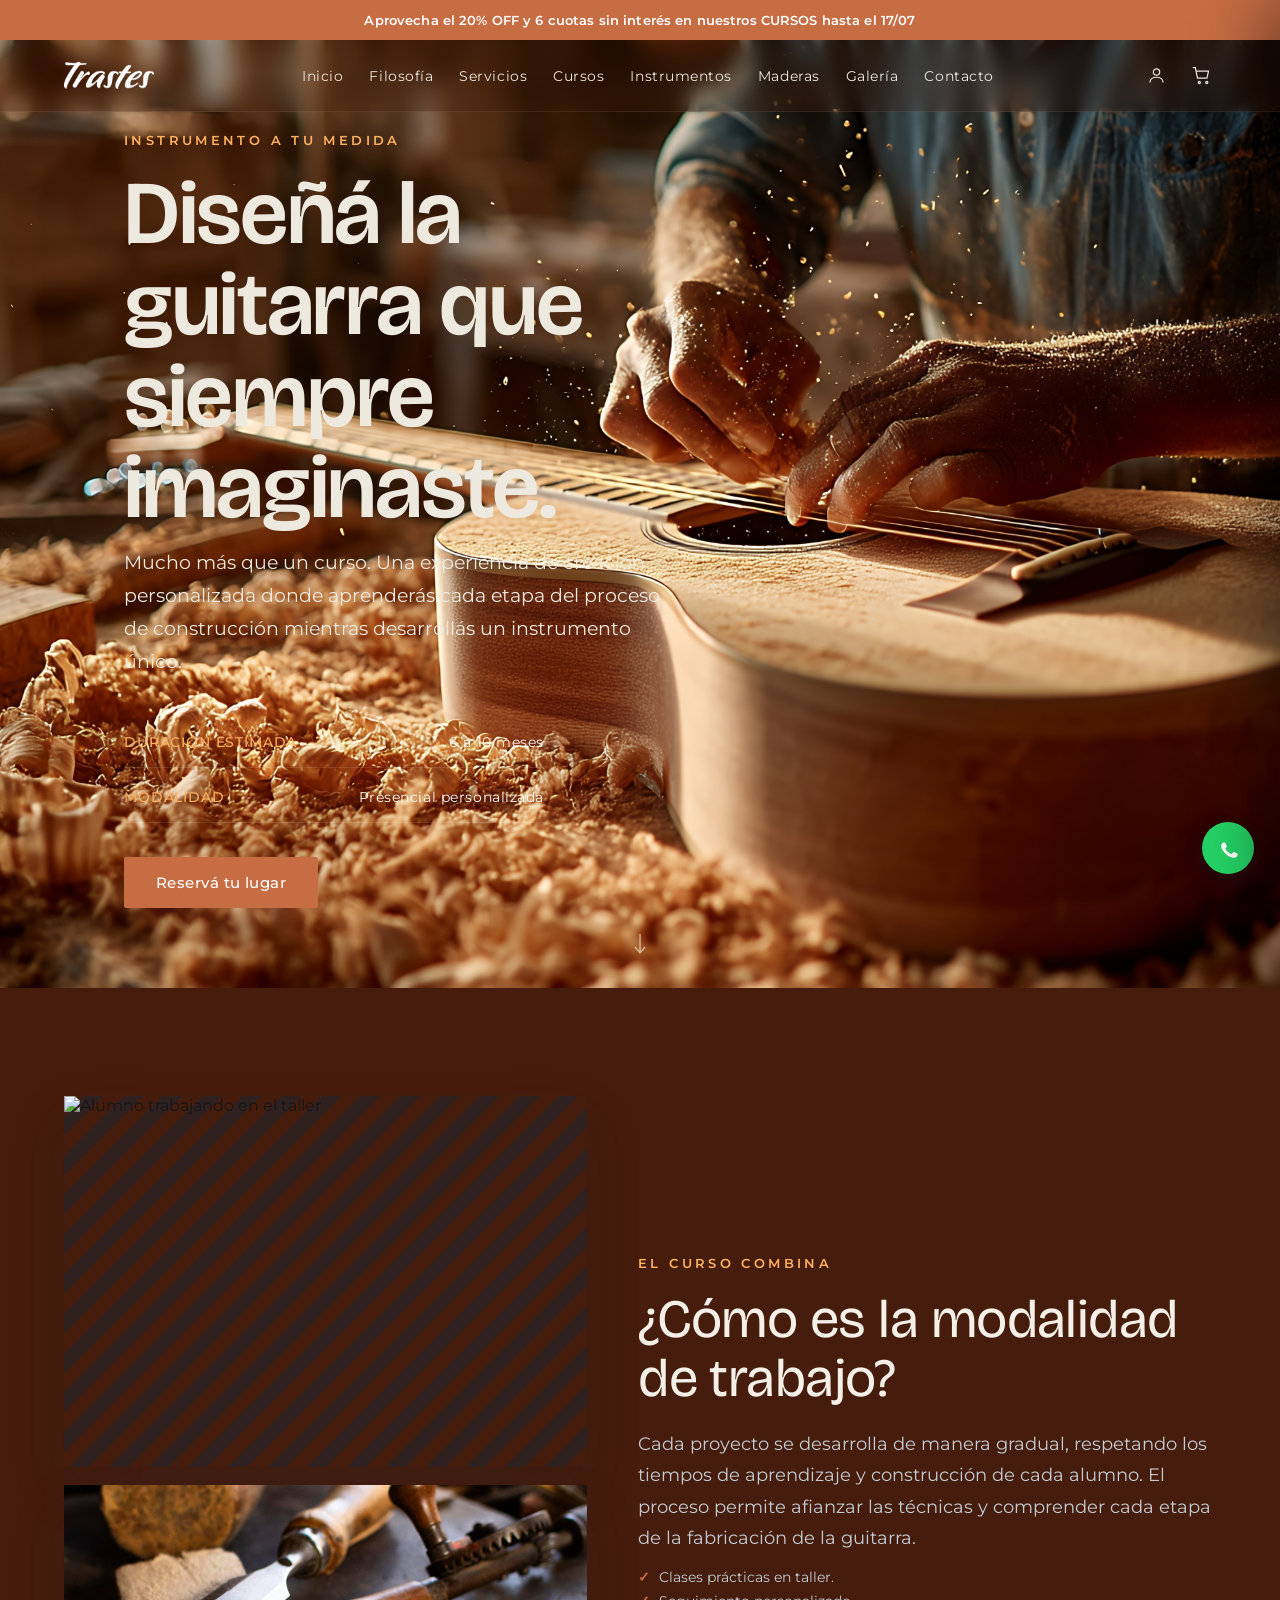
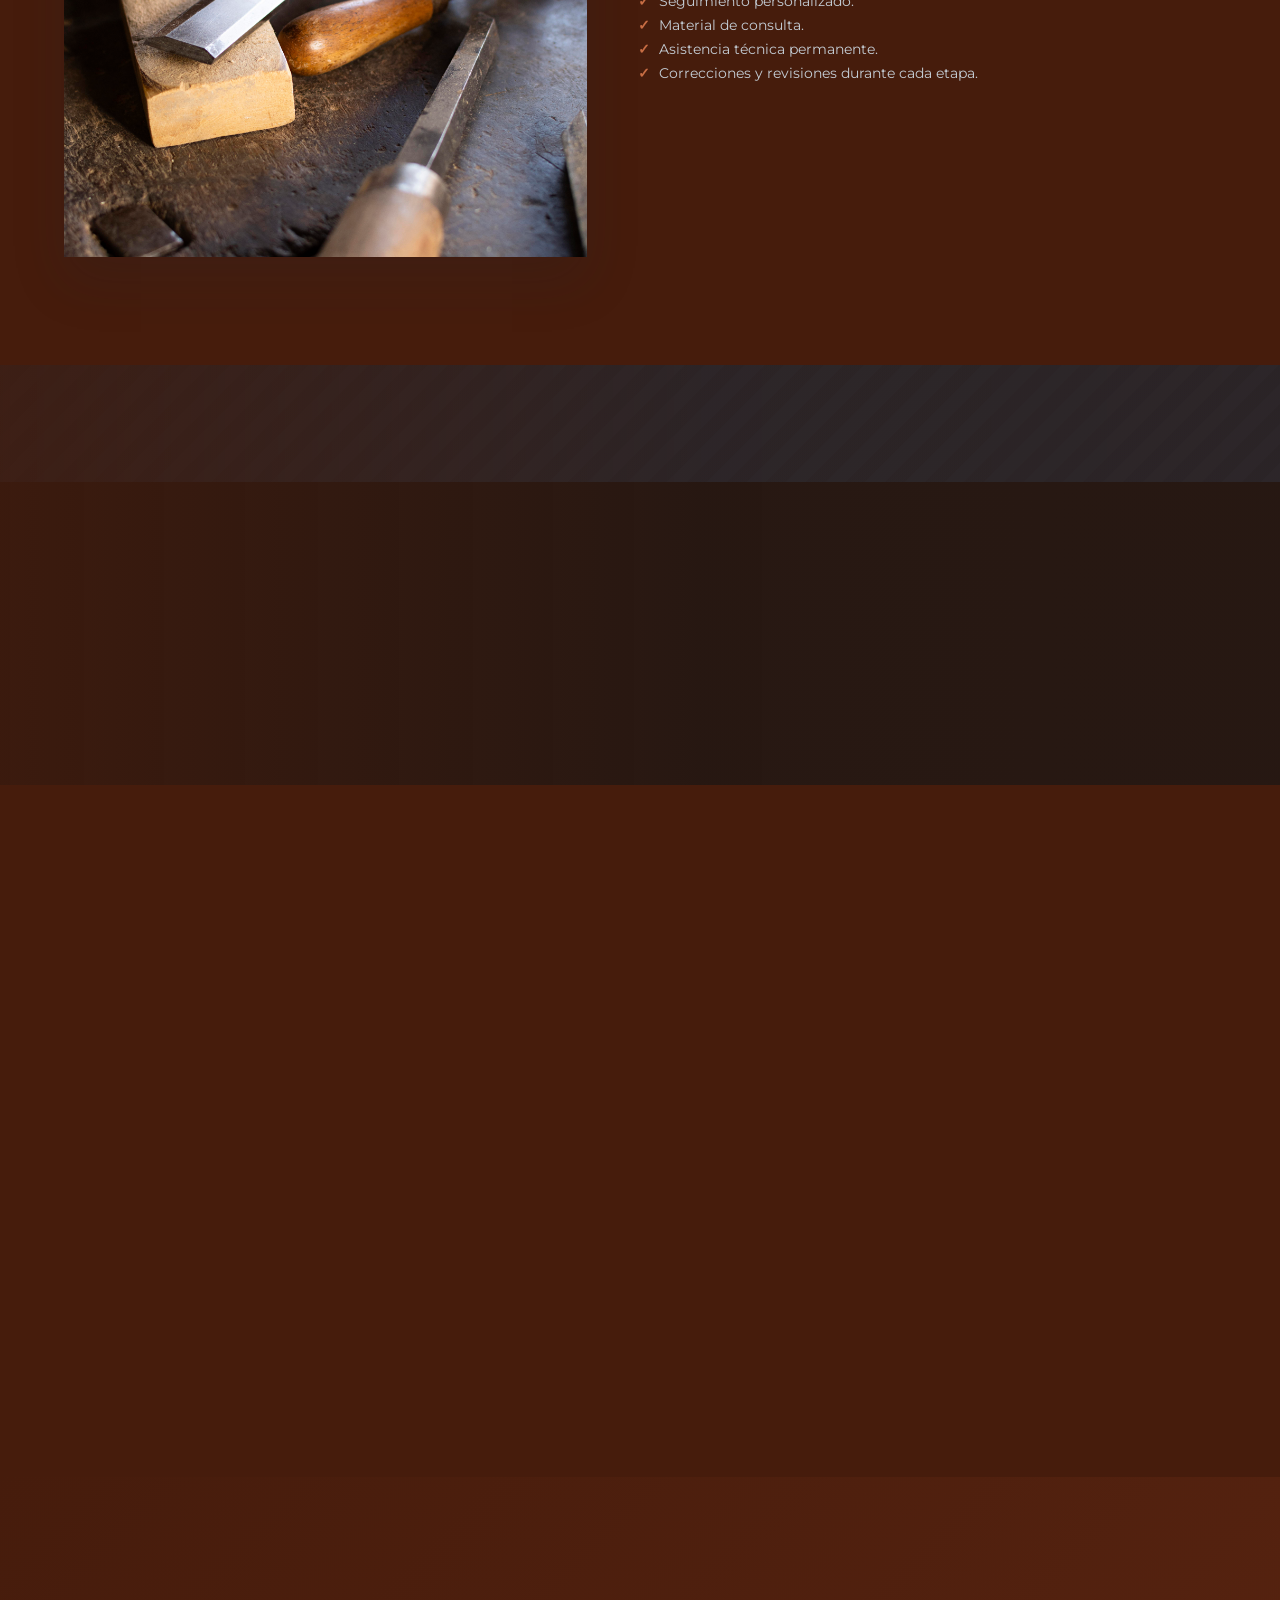
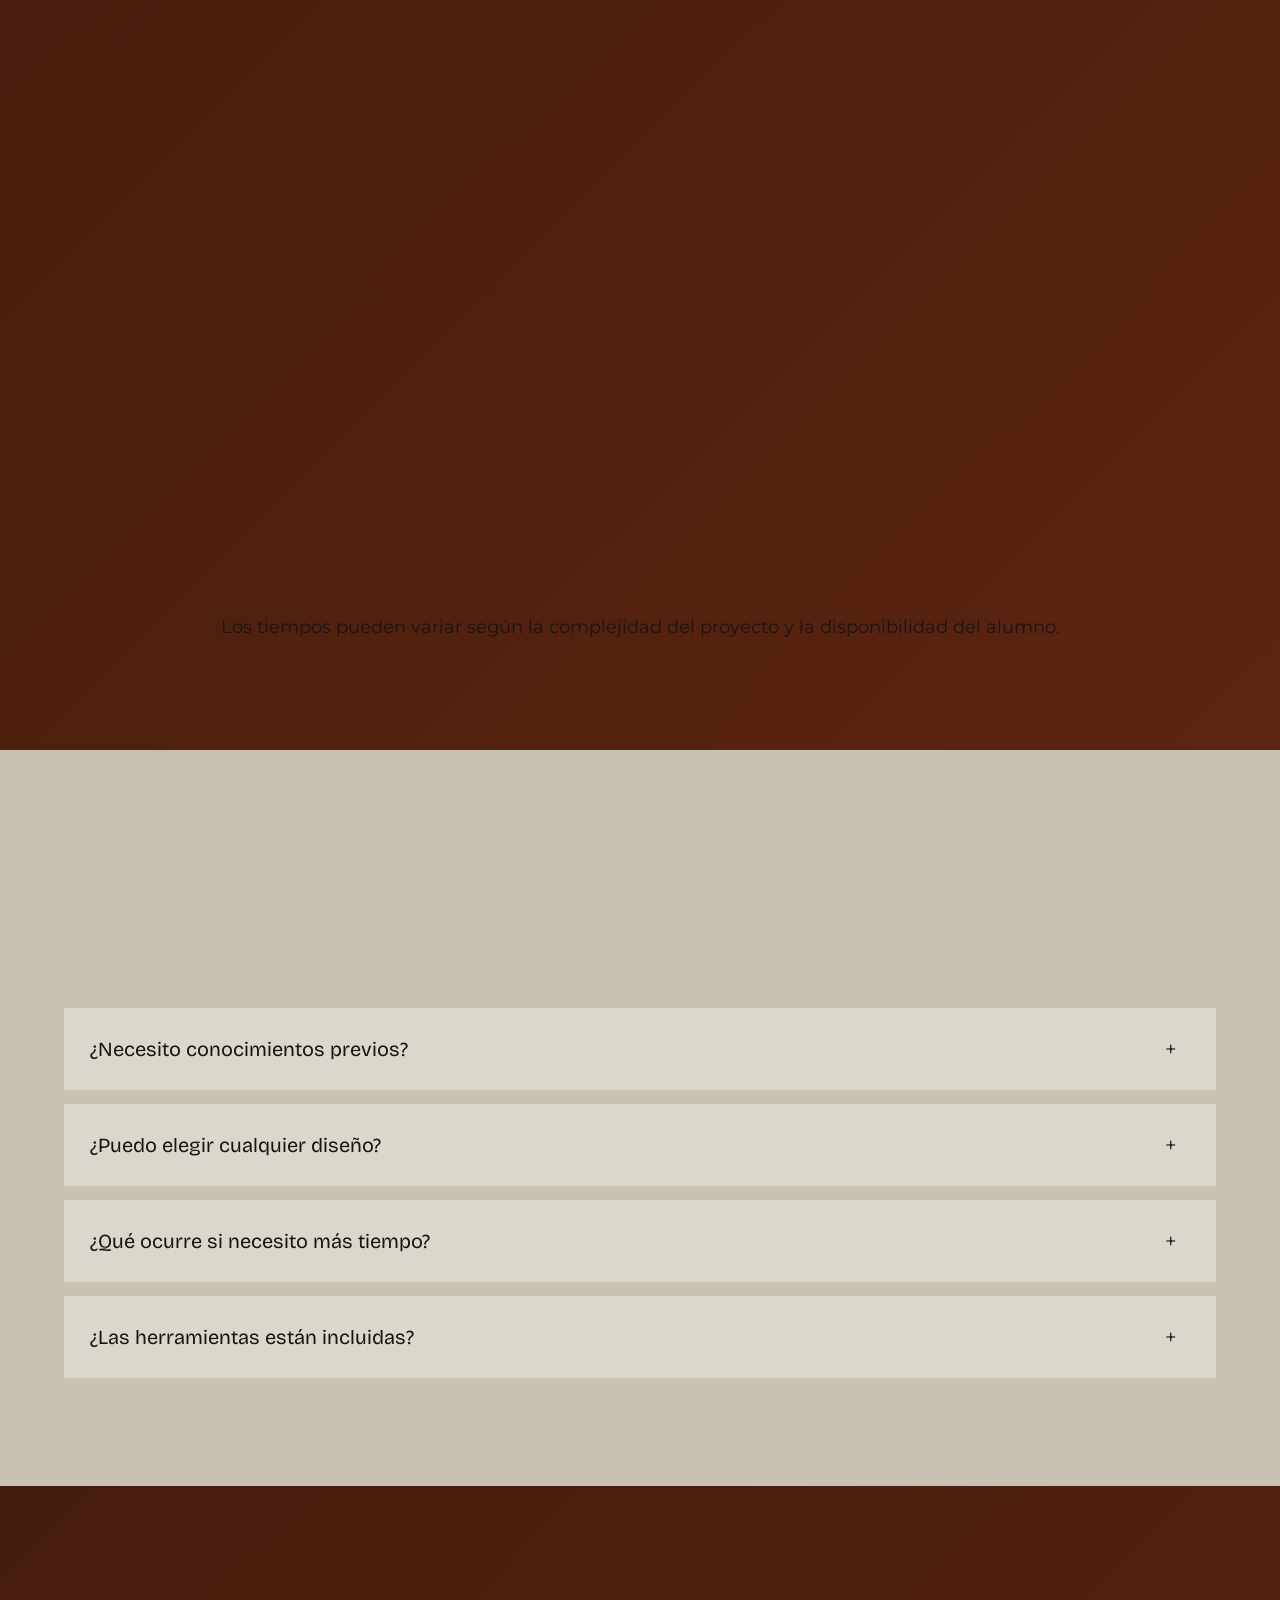
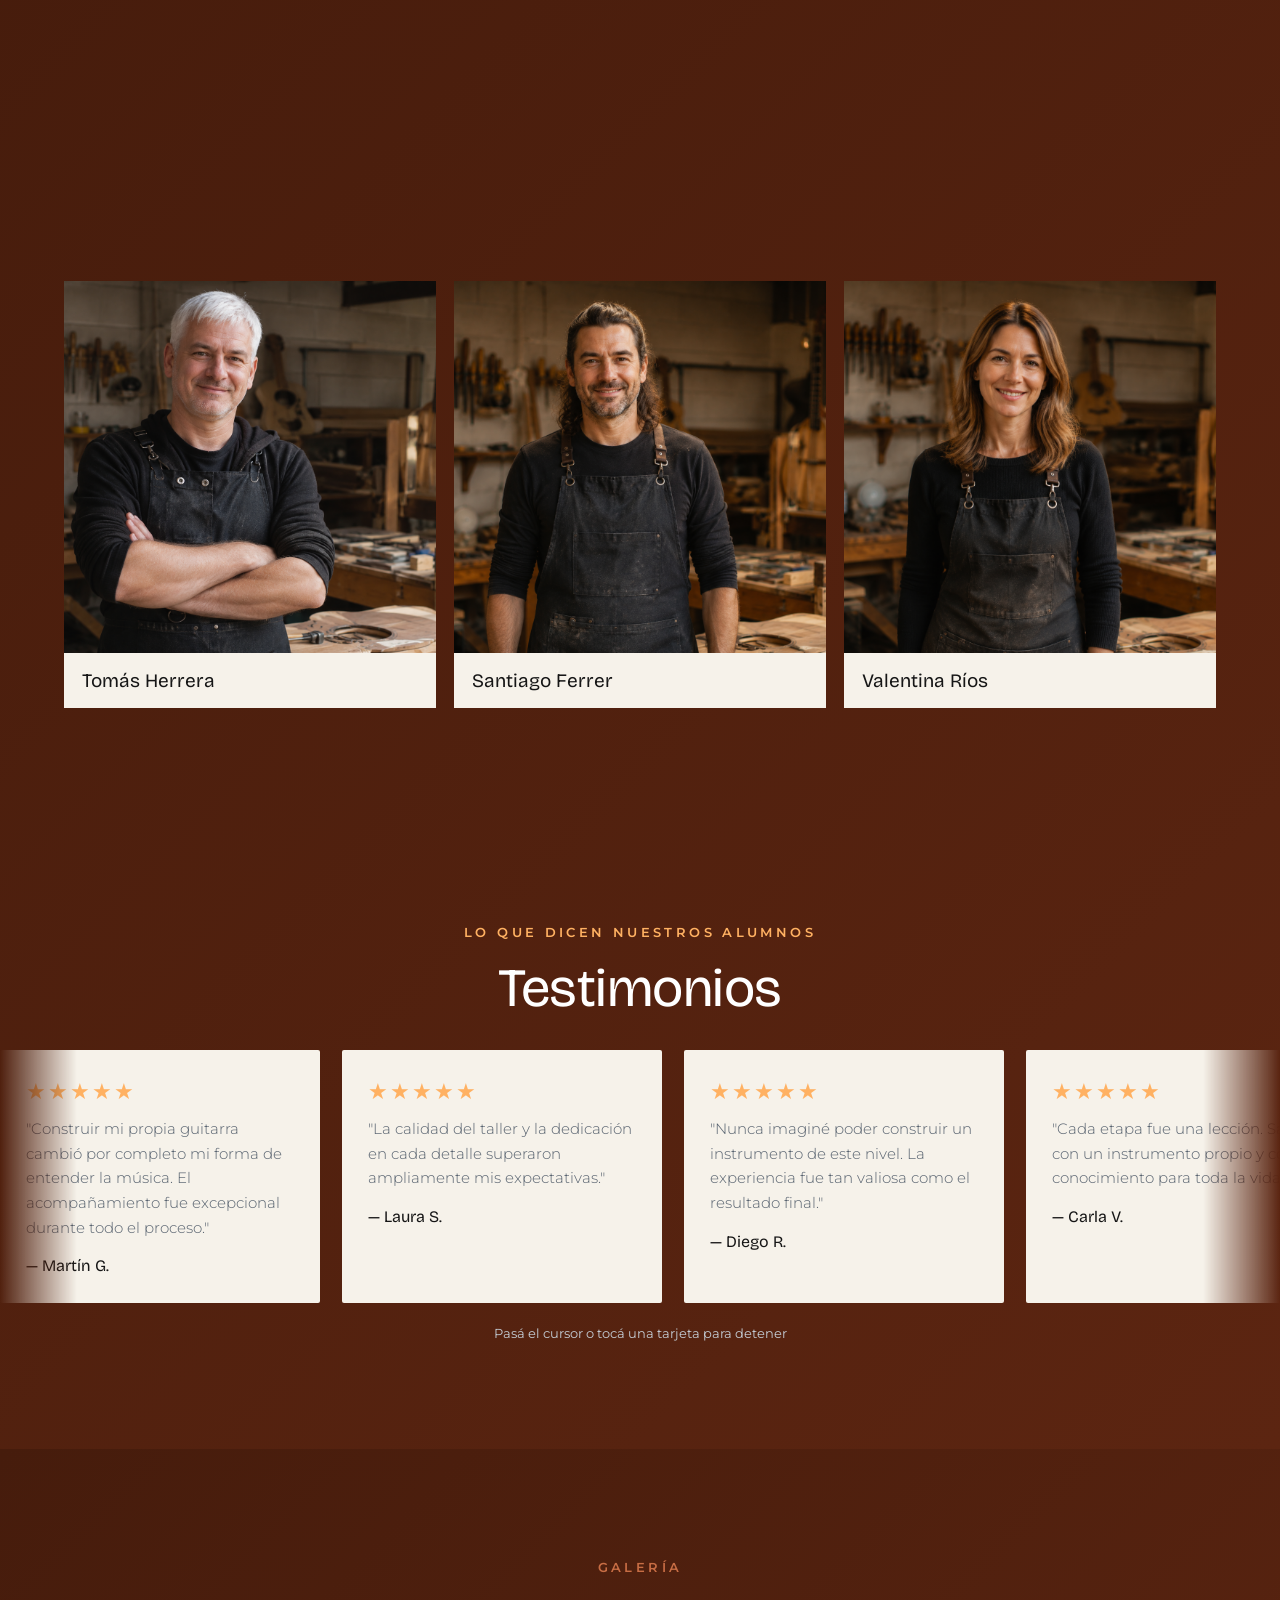
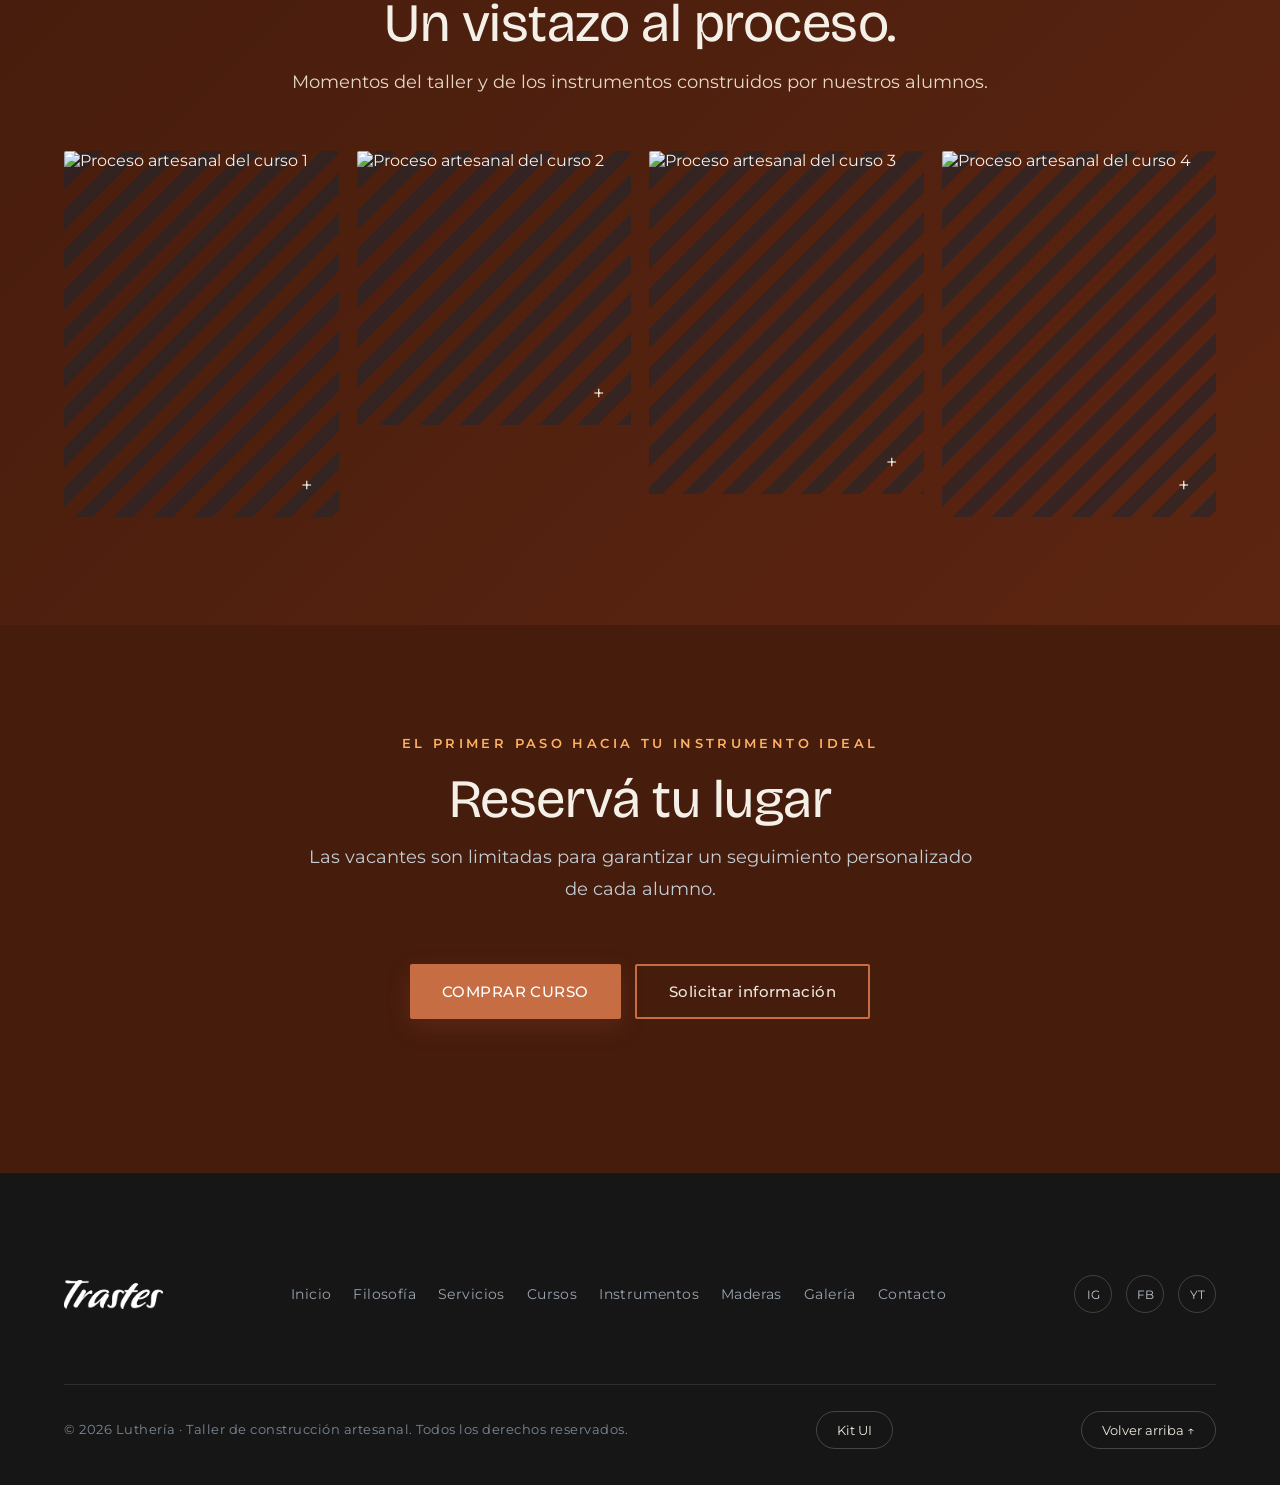
==== commit 977451eb: "modified:   assets/cursos/curso-a/seccion4-materiales.jpg 	modified:   assets/hero/hero-home-mobile." ====
--- a/curso-instrumento-a-medida.html
+++ b/curso-instrumento-a-medida.html
@@ -155,7 +155,7 @@
           <div class="filosofia-copy" data-reveal>
             <span class="eyebrow eyebrow--primary">El curso combina</span>
             <h2 class="section-title">¿Cómo es la modalidad de trabajo?</h2>
-            <p class="section-text">Cada proyecto avanza respetando los tiempos de aprendizaje y construcción del alumno.</p>
+            <p class="section-text">Cada proyecto se desarrolla de manera gradual, respetando los tiempos de aprendizaje y construcción de cada alumno. El proceso permite afianzar las técnicas y comprender cada etapa de la fabricación de la guitarra.</p>
             <ul class="course-includes">
               <li><span class="check" aria-hidden="true">&#10003;</span>Clases prácticas en taller.</li>
               <li><span class="check" aria-hidden="true">&#10003;</span>Seguimiento personalizado.</li>
@@ -198,7 +198,7 @@
         <div class="filosofia-layout">
           <div class="filosofia-copy" data-reveal>
             <span class="eyebrow eyebrow--primary">Materiales y recursos</span>
-            <h2 class="section-title">Todo lo que incluye el curso</h2>
+            <h2 class="section-title">Todo lo que incluye</h2>
             <ul class="course-includes">
               <li><span class="check" aria-hidden="true">&#10003;</span>Acceso completo al taller profesional.</li>
               <li><span class="check" aria-hidden="true">&#10003;</span>Uso de herramientas especializadas.</li>
@@ -248,7 +248,7 @@
             <button class="wood-header" aria-expanded="true" aria-controls="crono-panel-0">
               <span class="wood-header-left">
                 <span class="wood-idx">01</span>
-                <span class="wood-name">Mes 1</span>
+                <span class="wood-name">Planificación</span>
               </span>
               <span class="wood-toggle" aria-hidden="true">+</span>
             </button>
@@ -271,7 +271,7 @@
             <button class="wood-header" aria-expanded="false" aria-controls="crono-panel-1">
               <span class="wood-header-left">
                 <span class="wood-idx">02</span>
-                <span class="wood-name">Meses 2 y 3</span>
+                <span class="wood-name">Estructura</span>
               </span>
               <span class="wood-toggle" aria-hidden="true">+</span>
             </button>
@@ -294,7 +294,7 @@
             <button class="wood-header" aria-expanded="false" aria-controls="crono-panel-2">
               <span class="wood-header-left">
                 <span class="wood-idx">03</span>
-                <span class="wood-name">Meses 4 y 5</span>
+                <span class="wood-name">Ensamble</span>
               </span>
               <span class="wood-toggle" aria-hidden="true">+</span>
             </button>
@@ -317,7 +317,7 @@
             <button class="wood-header" aria-expanded="false" aria-controls="crono-panel-3">
               <span class="wood-header-left">
                 <span class="wood-idx">04</span>
-                <span class="wood-name">Meses 6 y 7</span>
+                <span class="wood-name">Calibración</span>
               </span>
               <span class="wood-toggle" aria-hidden="true">+</span>
             </button>
@@ -340,7 +340,7 @@
             <button class="wood-header" aria-expanded="false" aria-controls="crono-panel-4">
               <span class="wood-header-left">
                 <span class="wood-idx">05</span>
-                <span class="wood-name">Meses 8 a 10</span>
+                <span class="wood-name">Acabado</span>
               </span>
               <span class="wood-toggle" aria-hidden="true">+</span>
             </button>
@@ -443,6 +443,7 @@
 
       Fotos definitivas ya cargadas en assets/docentes/.
     -->
+    <div class="docentes-testimonios-wrap">
     <section id="docentes" class="cursos" aria-label="Equipo Académico">
       <div class="container">
         <div class="section-header" data-reveal>
@@ -582,6 +583,67 @@
         </div>
       </div>
       <p class="curso-testimonials-hint">Pasá el cursor o tocá una tarjeta para detener</p>
+    </section>
+    </div>
+
+    <!-- =================== 6·5 · GALERÍA ===================
+      Mismo estilo que la Galería de index.html (.gallery-grid /
+      .gallery-item / .gallery-img-wrap / .gallery-expand), acá con
+      sólo 4 imágenes. En mobile (≤560px, ver css/curso-detalle.css)
+      la grilla masonry se convierte en un carrusel de scroll lateral
+      con dots (.inst-pagination / .inst-dot, reutilizados tal cual
+      de la sección Biblioteca de Instrumentos).
+
+      IMÁGENES PENDIENTES: reemplazar los 4 placeholders por fotos
+      definitivas en assets/cursos/curso-a/galeria/galeria-1.jpg
+      a galeria-4.jpg (carpeta a crear).
+    -->
+    <section id="curso-galeria" class="galeria" aria-label="Galería del curso">
+      <div class="container">
+        <div class="section-header" data-reveal>
+          <span class="eyebrow eyebrow--primary">Galería</span>
+          <h2 class="section-title">Un vistazo al proceso.</h2>
+          <p class="section-text">Momentos del taller y de los instrumentos construidos por nuestros alumnos.</p>
+        </div>
+
+        <div class="gallery-grid" id="curso-gallery-grid" role="list">
+
+          <div class="gallery-item" data-src="assets/cursos/curso-a/galeria/galeria-1.jpg" role="listitem" data-reveal>
+            <div class="gallery-img-wrap img-placeholder" style="aspect-ratio:3/4">
+              <!-- IMAGEN DEFINITIVA — reemplazar por assets/cursos/curso-a/galeria/galeria-1.jpg -->
+              <img src="assets/cursos/curso-a/galeria/galeria-1.jpg" alt="Proceso artesanal del curso 1" loading="lazy">
+            </div>
+            <button class="gallery-expand" aria-label="Ampliar imagen 1">+</button>
+          </div>
+
+          <div class="gallery-item" data-src="assets/cursos/curso-a/galeria/galeria-2.jpg" role="listitem" data-reveal>
+            <div class="gallery-img-wrap img-placeholder" style="aspect-ratio:1/1">
+              <!-- IMAGEN DEFINITIVA — reemplazar por assets/cursos/curso-a/galeria/galeria-2.jpg -->
+              <img src="assets/cursos/curso-a/galeria/galeria-2.jpg" alt="Proceso artesanal del curso 2" loading="lazy">
+            </div>
+            <button class="gallery-expand" aria-label="Ampliar imagen 2">+</button>
+          </div>
+
+          <div class="gallery-item" data-src="assets/cursos/curso-a/galeria/galeria-3.jpg" role="listitem" data-reveal>
+            <div class="gallery-img-wrap img-placeholder" style="aspect-ratio:4/5">
+              <!-- IMAGEN DEFINITIVA — reemplazar por assets/cursos/curso-a/galeria/galeria-3.jpg -->
+              <img src="assets/cursos/curso-a/galeria/galeria-3.jpg" alt="Proceso artesanal del curso 3" loading="lazy">
+            </div>
+            <button class="gallery-expand" aria-label="Ampliar imagen 3">+</button>
+          </div>
+
+          <div class="gallery-item" data-src="assets/cursos/curso-a/galeria/galeria-4.jpg" role="listitem" data-reveal>
+            <div class="gallery-img-wrap img-placeholder" style="aspect-ratio:3/4">
+              <!-- IMAGEN DEFINITIVA — reemplazar por assets/cursos/curso-a/galeria/galeria-4.jpg -->
+              <img src="assets/cursos/curso-a/galeria/galeria-4.jpg" alt="Proceso artesanal del curso 4" loading="lazy">
+            </div>
+            <button class="gallery-expand" aria-label="Ampliar imagen 4">+</button>
+          </div>
+
+        </div>
+
+        <div class="inst-pagination" id="curso-gallery-pagination" hidden></div>
+      </div>
     </section>
 
     <!-- =================== 7 · RESERVAR =================== -->
--- a/css/style.css
+++ b/css/style.css
@@ -484,7 +484,7 @@
   line-height: 1.02;
   letter-spacing: -.015em;
   color: #EEE9DF;
-  margin: 0 0 26px;
+  margin: 0 0 12px;
 }
 
 .hero-subtitle {
@@ -1749,12 +1749,19 @@
 
 .footer .logo-name { color: var(--bg); }
 
+/* Logo 10% más grande que en el navbar, alineado con .footer-nav
+   (ver align-items:center en .footer-top más abajo) */
+.footer .logo-badge {
+  width: 99px;
+  height: 99px;
+}
+
 .footer-top {
   display: flex;
   flex-wrap: wrap;
   gap: 36px;
   justify-content: space-between;
-  align-items: flex-start;
+  align-items: center;
   padding-bottom: 40px;
   border-bottom: 1px solid rgba(255,255,255,.1);
 }
--- a/css/responsive.css
+++ b/css/responsive.css
@@ -73,9 +73,33 @@
     grid-template-columns: 1fr;
   }
 
-  /* Gallery: 2 → 1 column */
+  /* Gallery: masonry columns → horizontal scroll carousel with dots,
+     same pattern as the Biblioteca de Instrumentos carousel (see
+     .inst-track / .inst-pagination / .inst-dot in style.css and
+     initGalleryCarousel() in js/main.js). */
   .gallery-grid {
-    column-count: 1;
+    display: flex;
+    align-items: flex-start;
+    column-count: unset;
+    overflow-x: auto;
+    scroll-snap-type: x mandatory;
+    gap: 16px;
+    padding: 4px 0 6px;
+    cursor: grab;
+    scrollbar-width: none;
+    -ms-overflow-style: none;
+    touch-action: pan-x;
+  }
+  .gallery-grid::-webkit-scrollbar {
+    display: none;
+  }
+  .gallery-grid.is-dragging {
+    cursor: grabbing;
+  }
+  .gallery-item {
+    flex: 0 0 100%;
+    scroll-snap-align: start;
+    margin-bottom: 0;
   }
 
   /* Contact CTAs: side by side → stacked */
--- a/css/curso-detalle.css
+++ b/css/curso-detalle.css
@@ -80,7 +80,7 @@
 .curso-testimonials-hint {
   text-align: center;
   font-family: var(--sans);
-  font-size: 12.5px;
+  font-size: 13px;
   color: var(--text-light);
   margin-top: 22px;
 }
@@ -201,7 +201,8 @@
   background: var(--dark-2);
   display: flex;
   flex-direction: column;
-  justify-content: center;
+  justify-content: flex-end;
+  text-align: left;
   padding: 26px 24px;
   overflow-y: auto;
 }
@@ -250,6 +251,22 @@
   }
 }
 
+/* ── Docentes + Testimonios: mismo fondo sin corte de sección ──
+   .cursos (compartida con index.html) pinta un degradado 135deg
+   propio en cada sección; al encadenar dos secciones con esa misma
+   clase, cada una reinicia su degradado y se ve una costura en el
+   límite. Se envuelve a ambas en un contenedor propio de esta
+   página que pinta un único degradado continuo a lo largo de las
+   dos, y se apaga el de cada sección (scopeado por id, sin tocar
+   .cursos ni la sección #cursos de index.html). */
+.docentes-testimonios-wrap {
+  background: linear-gradient(135deg, #461c0c 0%, #5c2511 100%);
+}
+#docentes,
+#testimonios {
+  background: none;
+}
+
 /* ── Cronograma + FAQ: una misma "sábana" de papel continua ────
    Igual que Instrumentos → Maderas en index.html: el papel
    rasgado sólo aparece una vez arriba (entrando a Cronograma
@@ -259,6 +276,12 @@
 #cronograma {
   position: relative;
   background-color: #461c0c; /* fallback si la imagen no cubre pantallas muy anchas */
+  /* #cronograma reutiliza class="cursos" (para el header/acordeón oscuros),
+     pero .cursos trae overflow:hidden — eso recortaba el rasgado superior
+     de ::before (top:-40px) antes de que llegara a superponerse a Incluye.
+     .instrumentos, de donde viene este mismo patrón en index.html, no
+     tiene overflow:hidden, por eso allá funcionaba sin este ajuste. */
+  overflow: visible;
 }
 #cronograma::before {
   content: "";
@@ -373,3 +396,34 @@
     flex-direction: column;
   }
 }
+
+/* ── Galería (curso): en mobile, la grilla masonry pasa a ser un
+   carrusel de scroll lateral con dots, igual que Biblioteca de
+   Instrumentos. Escopeado por id para no tocar .gallery-grid de
+   index.html (que sigue con su layout de columnas apiladas). ──── */
+@media (max-width: 560px) {
+  #curso-galeria .gallery-grid {
+    display: flex;
+    align-items: flex-start;
+    overflow-x: auto;
+    scroll-snap-type: x mandatory;
+    gap: 16px;
+    margin: 0;
+    padding: 4px 0 6px;
+    cursor: grab;
+    scrollbar-width: none;
+    -ms-overflow-style: none;
+    touch-action: pan-x;
+  }
+  #curso-galeria .gallery-grid::-webkit-scrollbar {
+    display: none;
+  }
+  #curso-galeria .gallery-grid.is-dragging {
+    cursor: grabbing;
+  }
+  #curso-galeria .gallery-item {
+    flex: 0 0 100%;
+    scroll-snap-align: start;
+    margin-bottom: 0;
+  }
+}
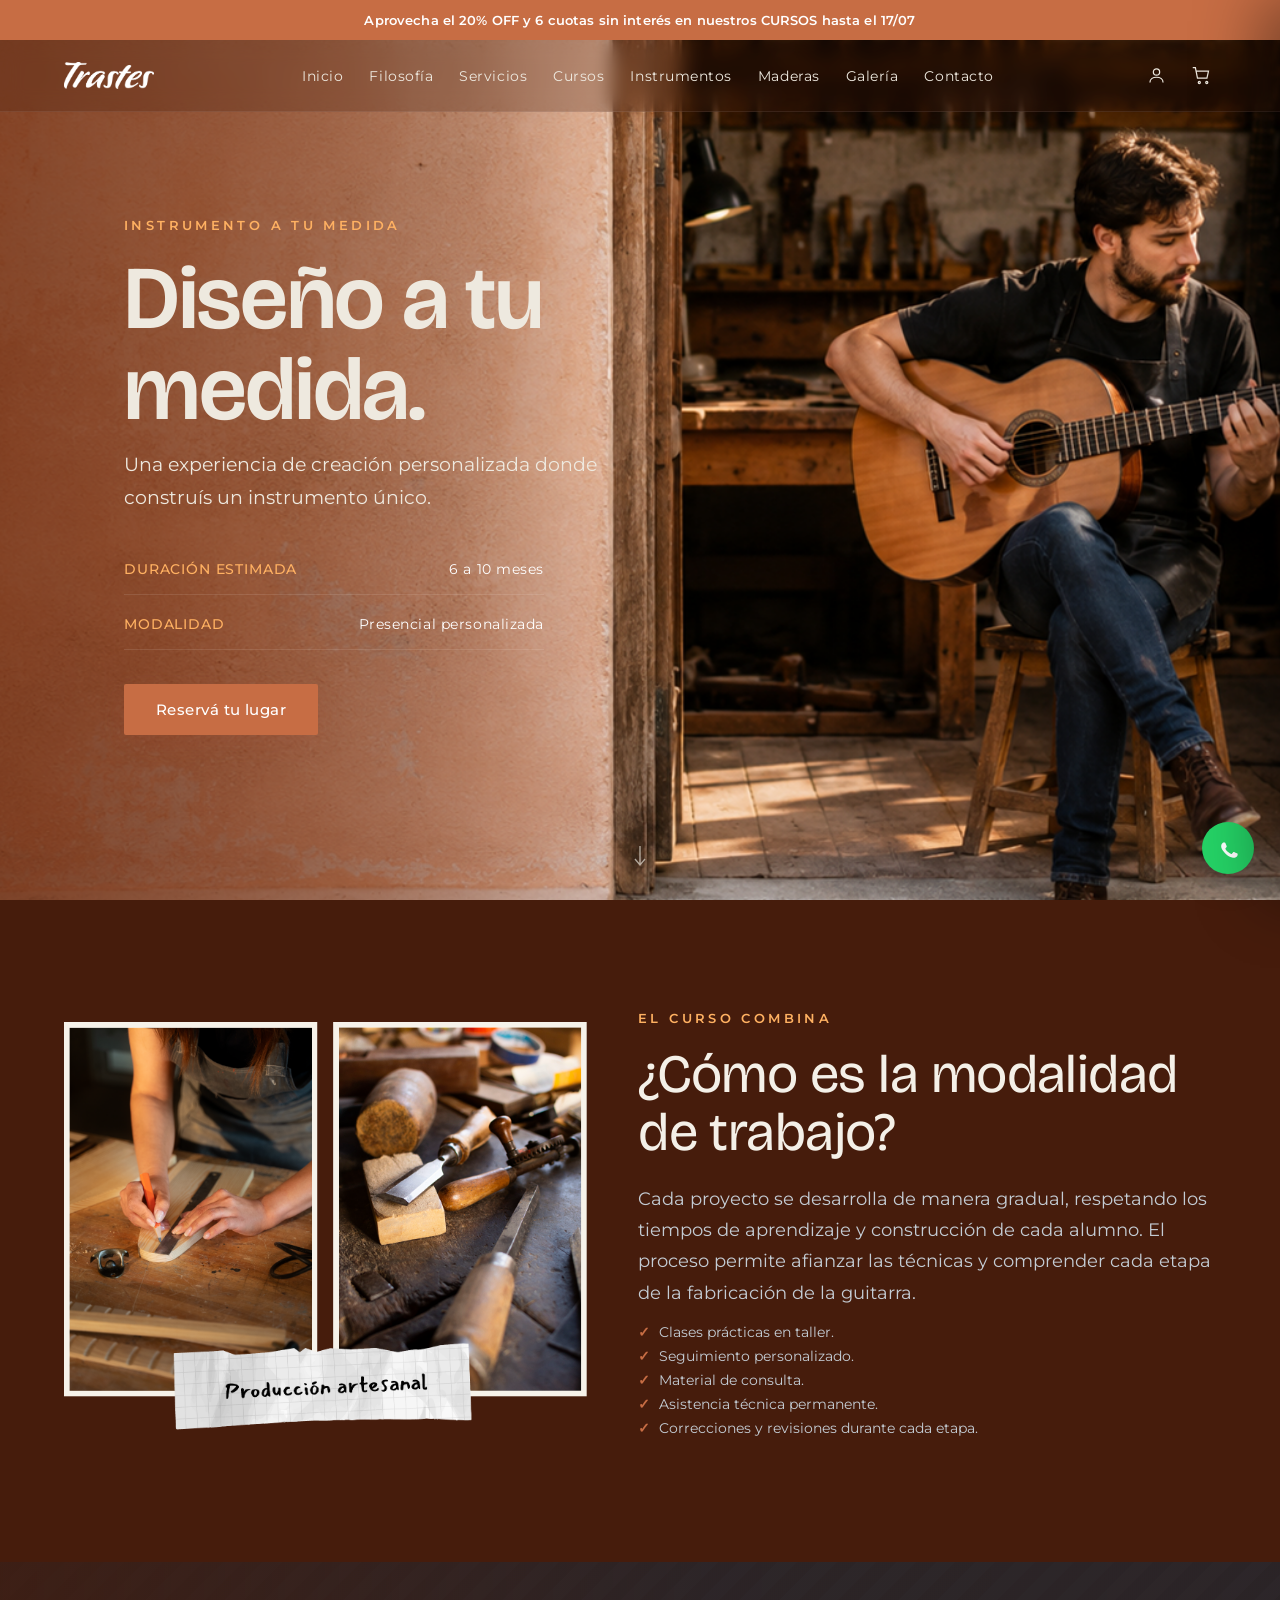
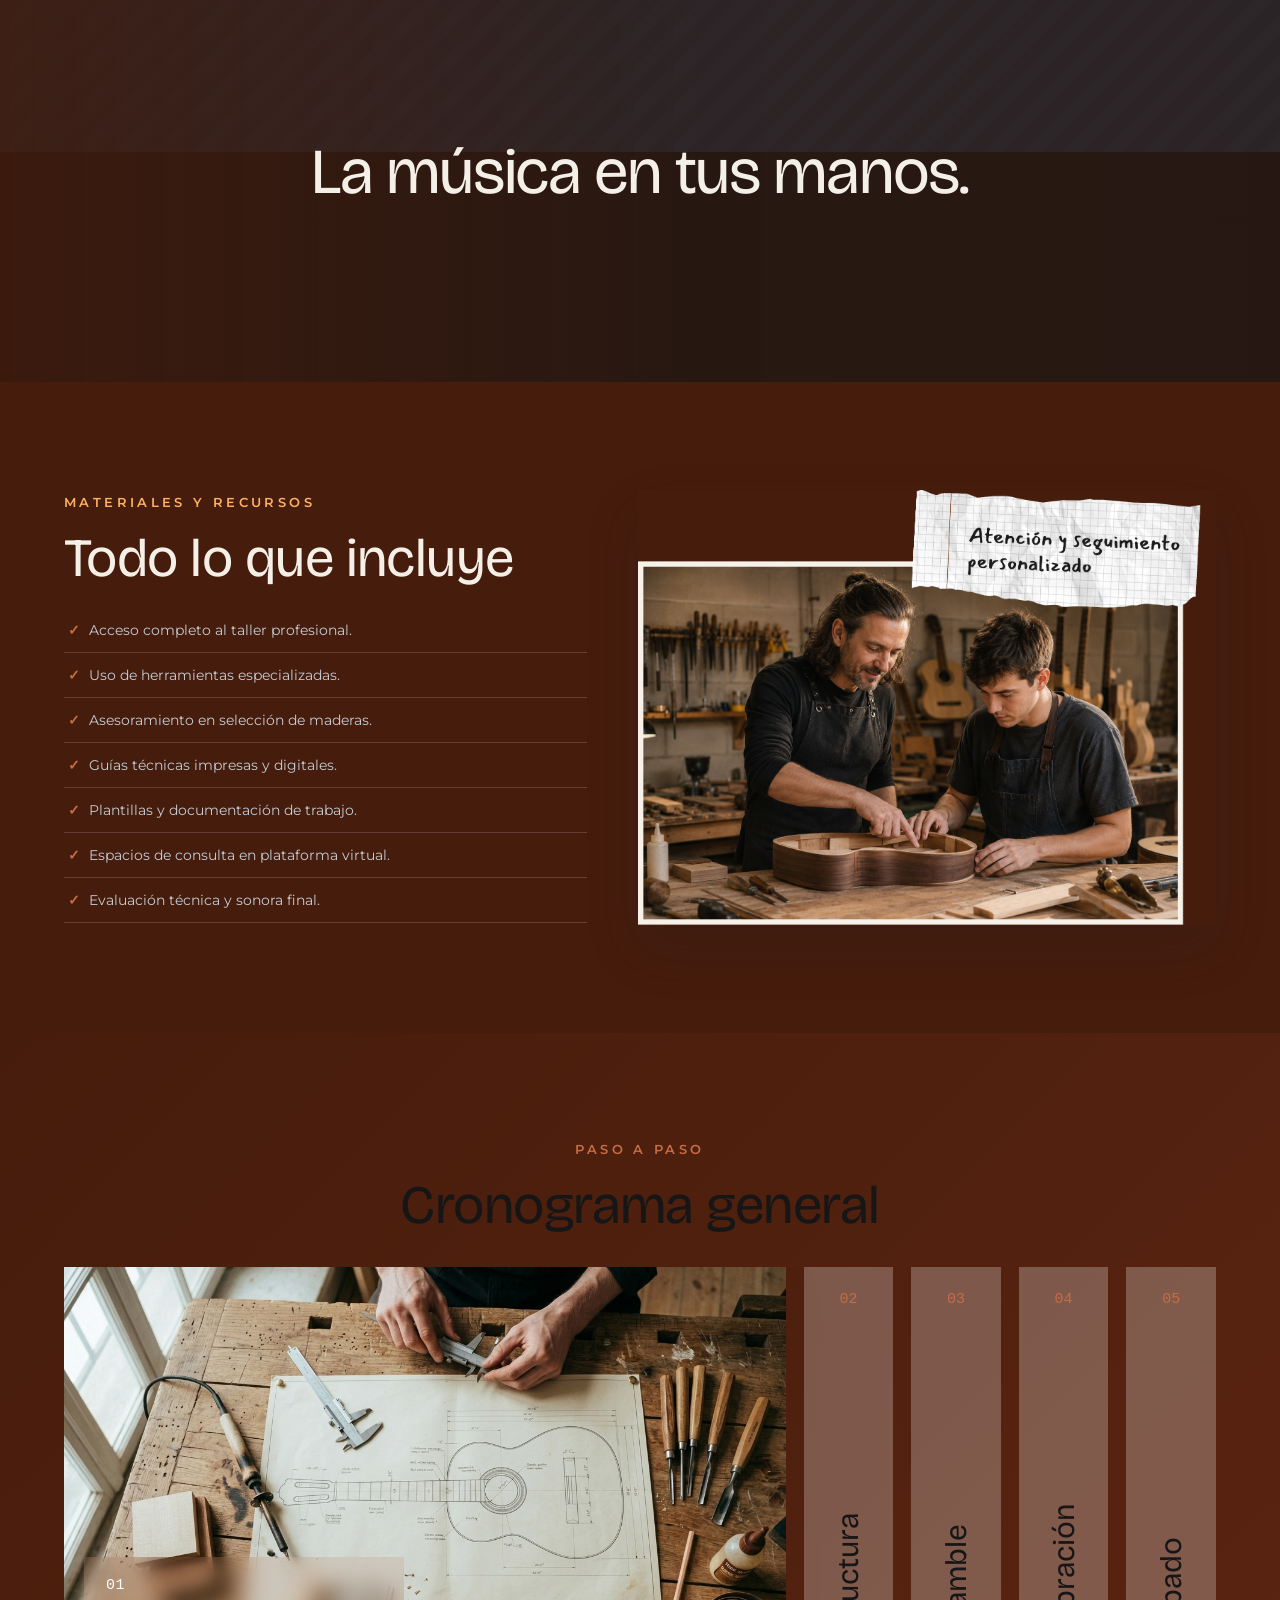
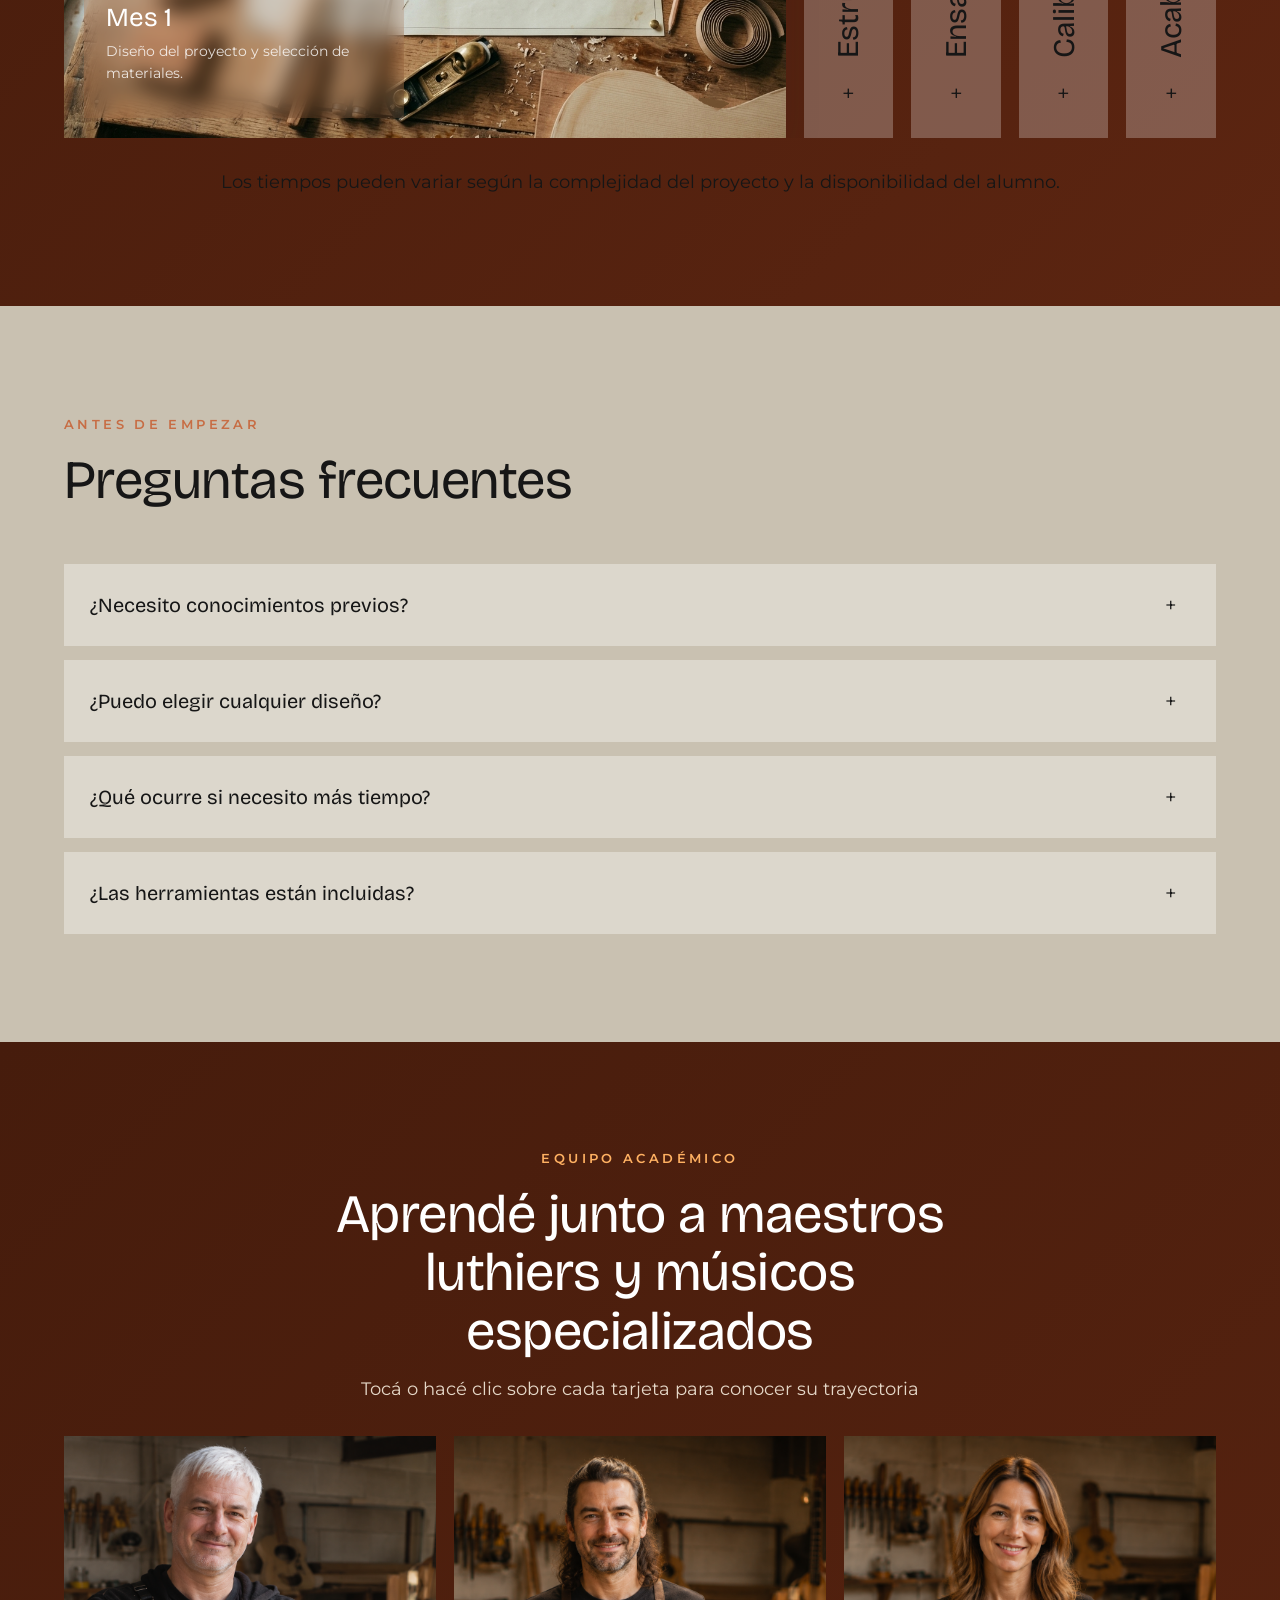
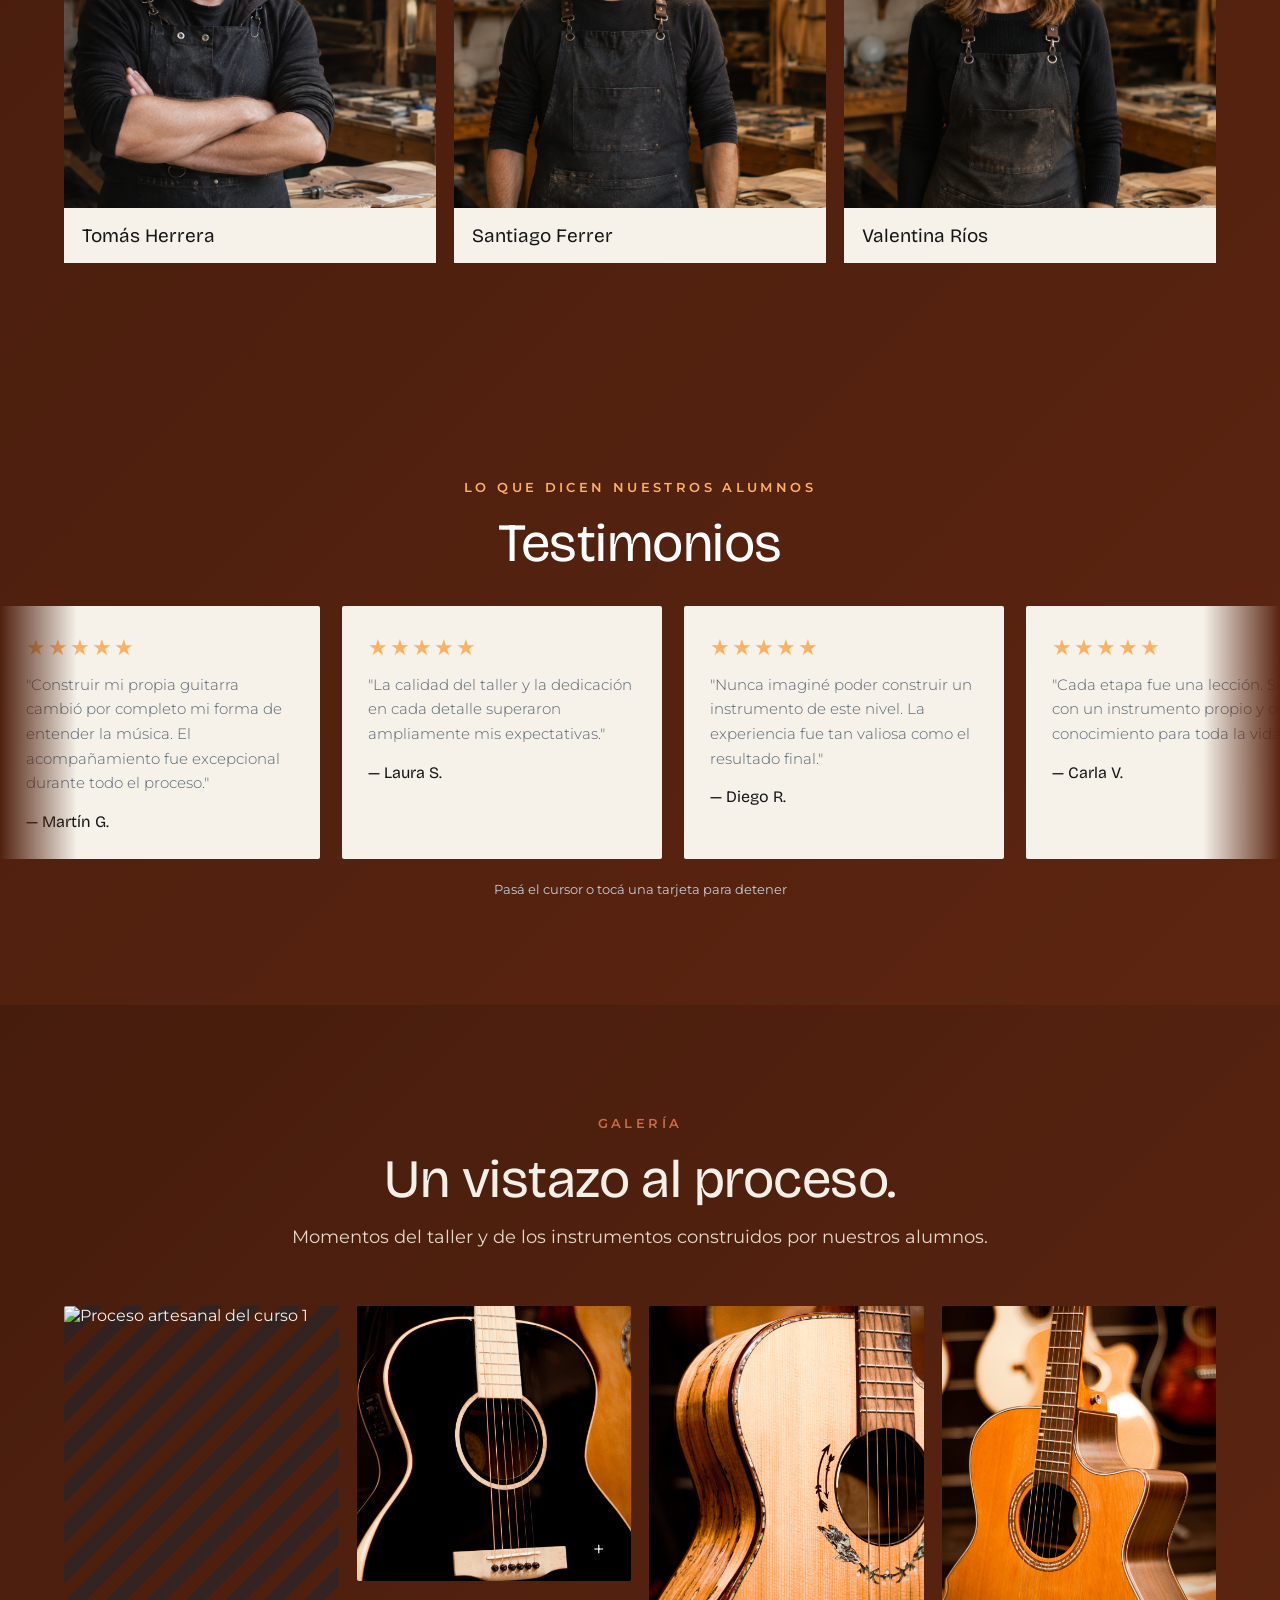
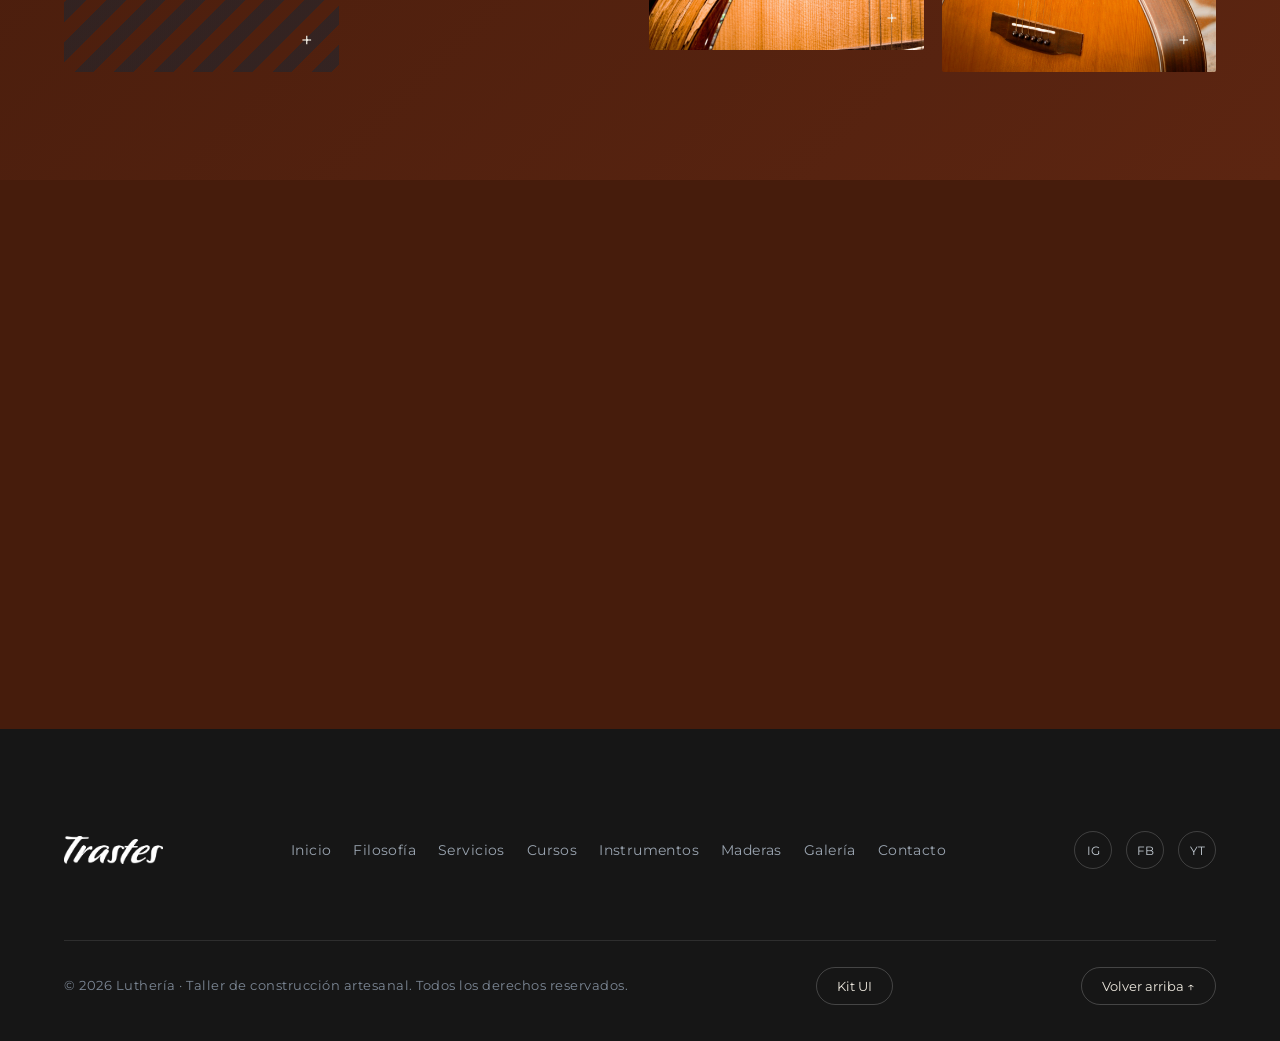
==== commit d62b9501: "modified:   assets/cursos/curso-a/cronograma/bloque-1.jpg 	new file:   assets/cursos/curso-a/cronogr" ====
--- a/curso-instrumento-a-medida.html
+++ b/curso-instrumento-a-medida.html
@@ -103,7 +103,7 @@
     <section id="curso-hero" class="hero" aria-label="Instrumento a tu Medida">
       <!-- Background image -->
       <div class="hero-bg img-placeholder" id="hero-parallax">
-        <img src="assets/cursos/curso-a/seccion1-fondo-taller.jpg" alt="Foto del taller — luthier trabajando" loading="eager">
+        <img src="assets/cursos/curso-a/seccion1-fondo-taller.png" alt="Foto del taller — luthier trabajando" loading="eager">
       </div>
       <!-- Overlay -->
       <div class="hero-overlay"></div>
@@ -111,8 +111,8 @@
       <!-- Content -->
       <div class="hero-content">
         <span class="eyebrow eyebrow--accent" data-reveal>INSTRUMENTO A TU MEDIDA</span>
-        <h1 class="hero-title" data-reveal>Diseñá la guitarra que siempre imaginaste.</h1>
-        <p class="hero-subtitle" data-reveal>Mucho más que un curso. Una experiencia de creación personalizada donde aprenderás cada etapa del proceso de construcción mientras desarrollás un instrumento único.</p>
+        <h1 class="hero-title" data-reveal>Diseño a tu medida.</h1>
+        <p class="hero-subtitle" data-reveal>Una experiencia de creación personalizada donde construís un instrumento único.</p>
 
         <dl class="contact-details curso-hero-details" data-reveal>
           <div class="contact-row">
@@ -143,13 +143,8 @@
     <section id="modalidad" class="filosofia" aria-label="Modalidad de trabajo">
       <div class="container">
         <div class="filosofia-layout">
-          <div class="curso-modalidad-images" data-reveal>
-            <div class="filosofia-media img-placeholder">
-              <img src="assets/cursos/curso-a/seccion2-taller-1.jpg" alt="Alumno trabajando en el taller" loading="lazy">
-            </div>
-            <div class="filosofia-media img-placeholder">
-              <img src="assets/cursos/curso-a/seccion2-taller-2.jpg" alt="Detalle de herramientas y maderas" loading="lazy">
-            </div>
+          <div class="filosofia-media img-placeholder" data-reveal>
+            <img src="assets/cursos/curso-a/seccion2-taller-2.png" alt="Alumno trabajando en el taller" loading="lazy">
           </div>
 
           <div class="filosofia-copy" data-reveal>
@@ -205,14 +200,13 @@
               <li><span class="check" aria-hidden="true">&#10003;</span>Asesoramiento en selección de maderas.</li>
               <li><span class="check" aria-hidden="true">&#10003;</span>Guías técnicas impresas y digitales.</li>
               <li><span class="check" aria-hidden="true">&#10003;</span>Plantillas y documentación de trabajo.</li>
-              <li><span class="check" aria-hidden="true">&#10003;</span>Seguimiento individual del proyecto.</li>
               <li><span class="check" aria-hidden="true">&#10003;</span>Espacios de consulta en plataforma virtual.</li>
               <li><span class="check" aria-hidden="true">&#10003;</span>Evaluación técnica y sonora final.</li>
             </ul>
           </div>
 
           <div class="filosofia-media img-placeholder" data-reveal>
-            <img src="assets/cursos/curso-a/seccion4-materiales.jpg" alt="Maderas, plantillas y herramientas del curso" loading="lazy">
+            <img src="assets/cursos/curso-a/seccion4-materiales.png" alt="Maderas, plantillas y herramientas del curso" loading="lazy">
           </div>
         </div>
       </div>
@@ -740,6 +734,19 @@
   </footer>
 
   <!-- ============================================================
+       LIGHTBOX — igual que index.html (requerido por js/lightbox.js
+       para ampliar las imágenes de la sección Galería)
+  ============================================================ -->
+  <div id="lightbox" class="lightbox" aria-modal="true" role="dialog" aria-label="Imagen ampliada" hidden>
+    <div class="lightbox-overlay" id="lightbox-overlay"></div>
+    <div class="lightbox-content">
+      <img id="lightbox-img" src="" alt="Imagen ampliada" class="lightbox-img">
+      <div id="lightbox-placeholder" class="lightbox-placeholder img-placeholder img-placeholder--dark"></div>
+    </div>
+    <button id="lightbox-close" class="lightbox-close" aria-label="Cerrar">&#10005;</button>
+  </div>
+
+  <!-- ============================================================
        WHATSAPP (floating) — sin link todavía
   ============================================================ -->
   <a href="#" class="whatsapp-float" aria-label="Contactar por WhatsApp">
@@ -758,6 +765,7 @@
   ============================================================ -->
   <script src="js/animations.js"></script>
   <script src="js/accordion.js"></script>
+  <script src="js/lightbox.js"></script>
   <script src="js/form.js"></script>
   <script src="js/main.js"></script>
 </body>
--- a/css/style.css
+++ b/css/style.css
@@ -493,7 +493,7 @@
   font-size: clamp(16px, 1.5vw, 19px);
   line-height: 1.75;
   color: #EEE9DF;
-  margin: 0 0 38px;
+  margin: 0 0 30px;
   max-width: 560px;
 }
 
--- a/css/curso-detalle.css
+++ b/css/curso-detalle.css
@@ -14,16 +14,22 @@
   text-align: left;
 }
 
-/* ── Modalidad: dos fotos apiladas dentro de la columna ──── */
-.curso-modalidad-images {
-  display: flex;
-  flex-direction: column;
-  gap: 18px;
-  height: 100%;
-}
-.curso-modalidad-images .filosofia-media {
-  flex: 1;
-  min-height: 220px;
+/* ── Modalidad: imagen destacada, PNG con transparencia ────────
+   Mismo tratamiento que #incluye .filosofia-media: apaga el fondo
+   a rayas de .img-placeholder y pasa a object-fit:contain (no
+   recorta) para que el fondo real de la sección se vea a través
+   de las partes transparentes del PNG. Proporción real del PNG:
+   1429×1144. También apaga el box-shadow de tarjeta que trae
+   .filosofia-media (compartida), que no tiene sentido sobre una
+   imagen sin fondo. */
+#modalidad .filosofia-media {
+  aspect-ratio: 1429 / 1144;
+  background-image: none;
+  background-color: transparent;
+  box-shadow: none;
+}
+#modalidad .filosofia-media img {
+  object-fit: contain;
 }
 
 /* ── Banner video (entre Modalidad e Incluye) ──────────────────
@@ -138,11 +144,21 @@
   z-index: 1;
 }
 
-/* Imagen destacada: proporción real de seccion4-materiales.jpg,
-   la alineación vertical ya la resuelve .filosofia-layout
-   (align-items: center), compartida y sin tocar. */
+/* Imagen destacada: seccion4-materiales.png es un PNG con transparencia.
+   .img-placeholder (compartida) trae un patrón de rayas de fondo para
+   mientras carga la imagen — acá se apaga para que se vea el fondo real
+   de la sección a través de las partes transparentes del PNG. object-fit
+   pasa de cover (recorta) a contain (no recorta, no oculta transparencia).
+   Proporción real del PNG: 1629×1226. La alineación vertical ya la
+   resuelve .filosofia-layout (align-items: center), compartida y sin
+   tocar. */
 #incluye .filosofia-media {
-  aspect-ratio: 3 / 2;
+  aspect-ratio: 1629 / 1226;
+  background-image: none;
+  background-color: transparent;
+}
+#incluye .filosofia-media img {
+  object-fit: contain;
 }
 
 /* ── Docentes: grilla de 3 flip-cards ───────────────────────────
@@ -207,12 +223,18 @@
   overflow-y: auto;
 }
 
+/* Líneas divisorias entre nombre / especialización / música / texto,
+   mismo tratamiento que #incluye .course-includes li (border-bottom
+   rgba(255,255,255,.16)) — acá entre elementos, no después del último
+   (la bio no lleva línea final). */
 .docente-back-name {
   font-family: var(--serif);
   font-weight: 400;
   font-size: 21px;
   color: #fff;
   margin: 0 0 16px;
+  padding-bottom: 14px;
+  border-bottom: 1px solid rgba(255, 255, 255, .16);
 }
 .docente-back-field {
   font-family: var(--sans);
@@ -220,6 +242,8 @@
   line-height: 1.5;
   color: var(--text-light);
   margin: 0 0 12px;
+  padding-bottom: 12px;
+  border-bottom: 1px solid rgba(255, 255, 255, .16);
 }
 .docente-back-field b {
   display: block;
@@ -383,18 +407,6 @@
 }
 .faq-panel[hidden] {
   display: none;
-}
-
-@media (max-width: 820px) {
-  .curso-modalidad-images {
-    flex-direction: row;
-  }
-}
-
-@media (max-width: 560px) {
-  .curso-modalidad-images {
-    flex-direction: column;
-  }
 }
 
 /* ── Galería (curso): en mobile, la grilla masonry pasa a ser un
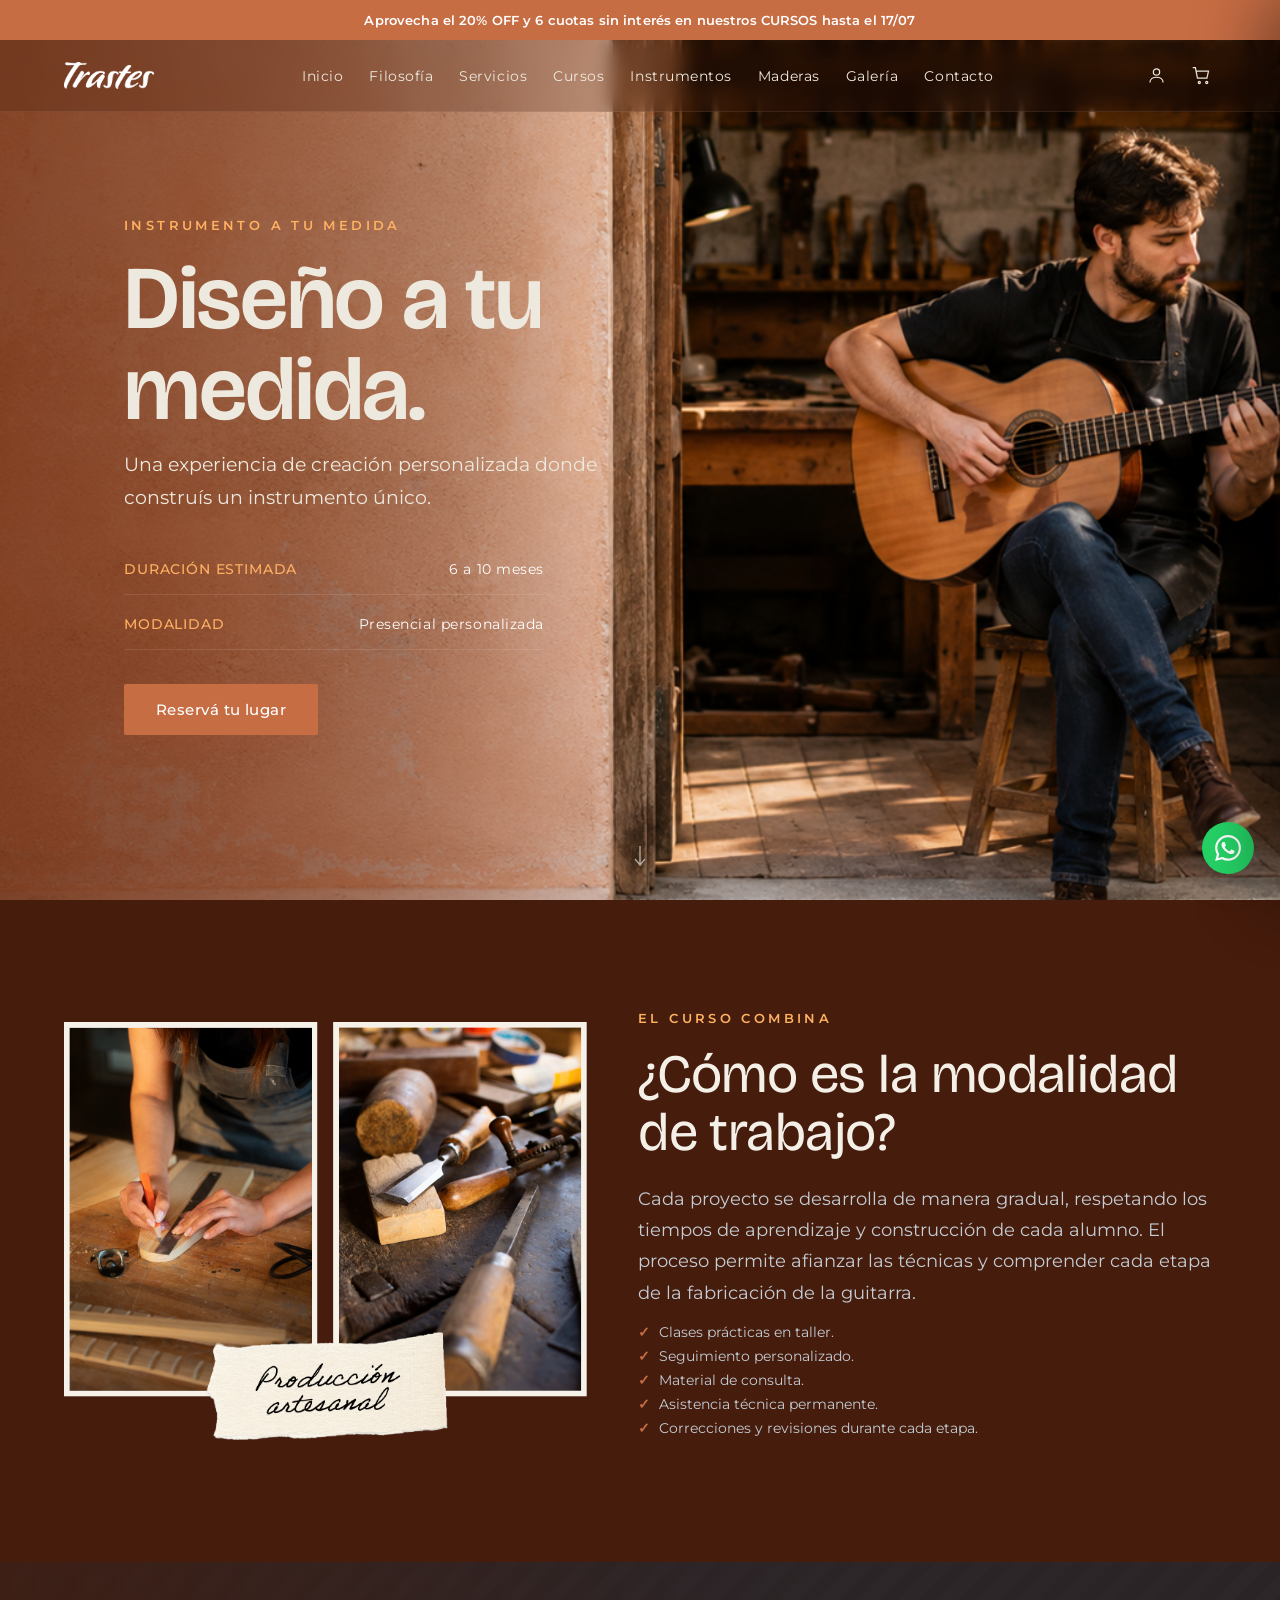
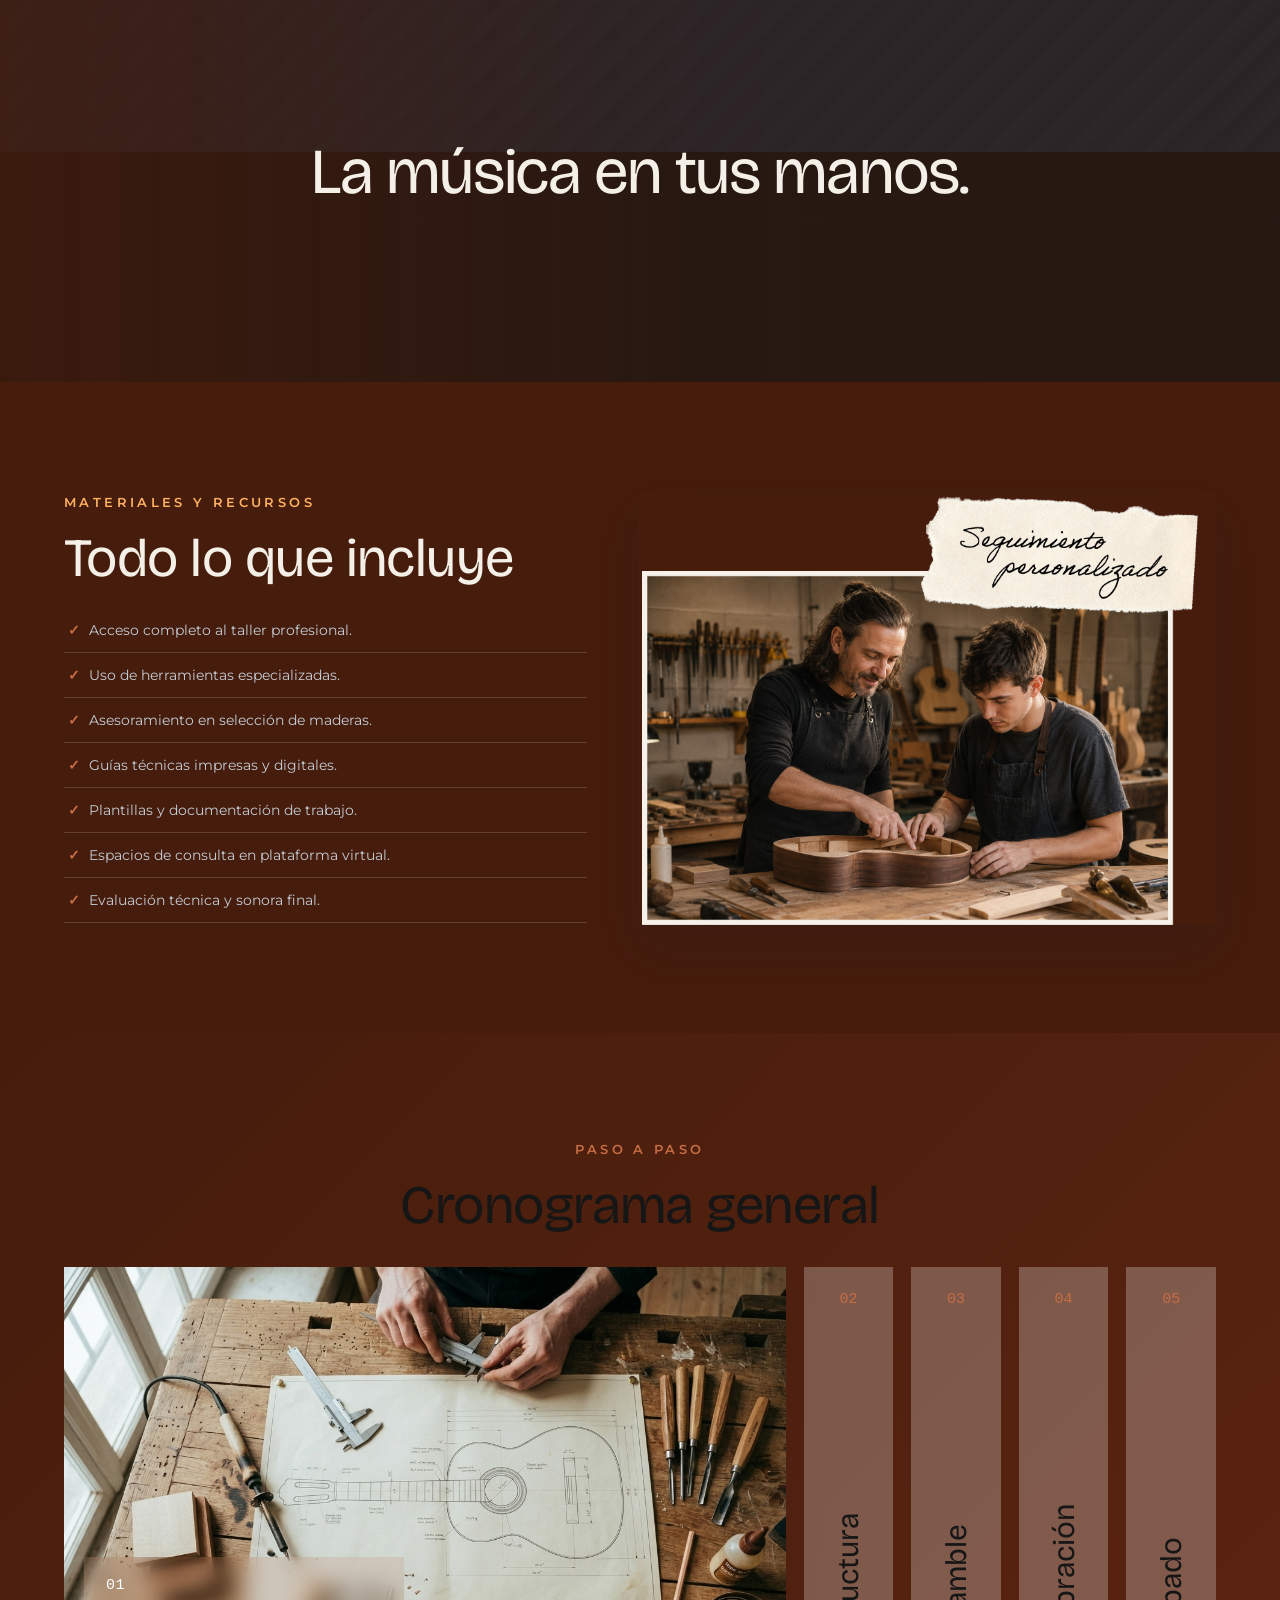
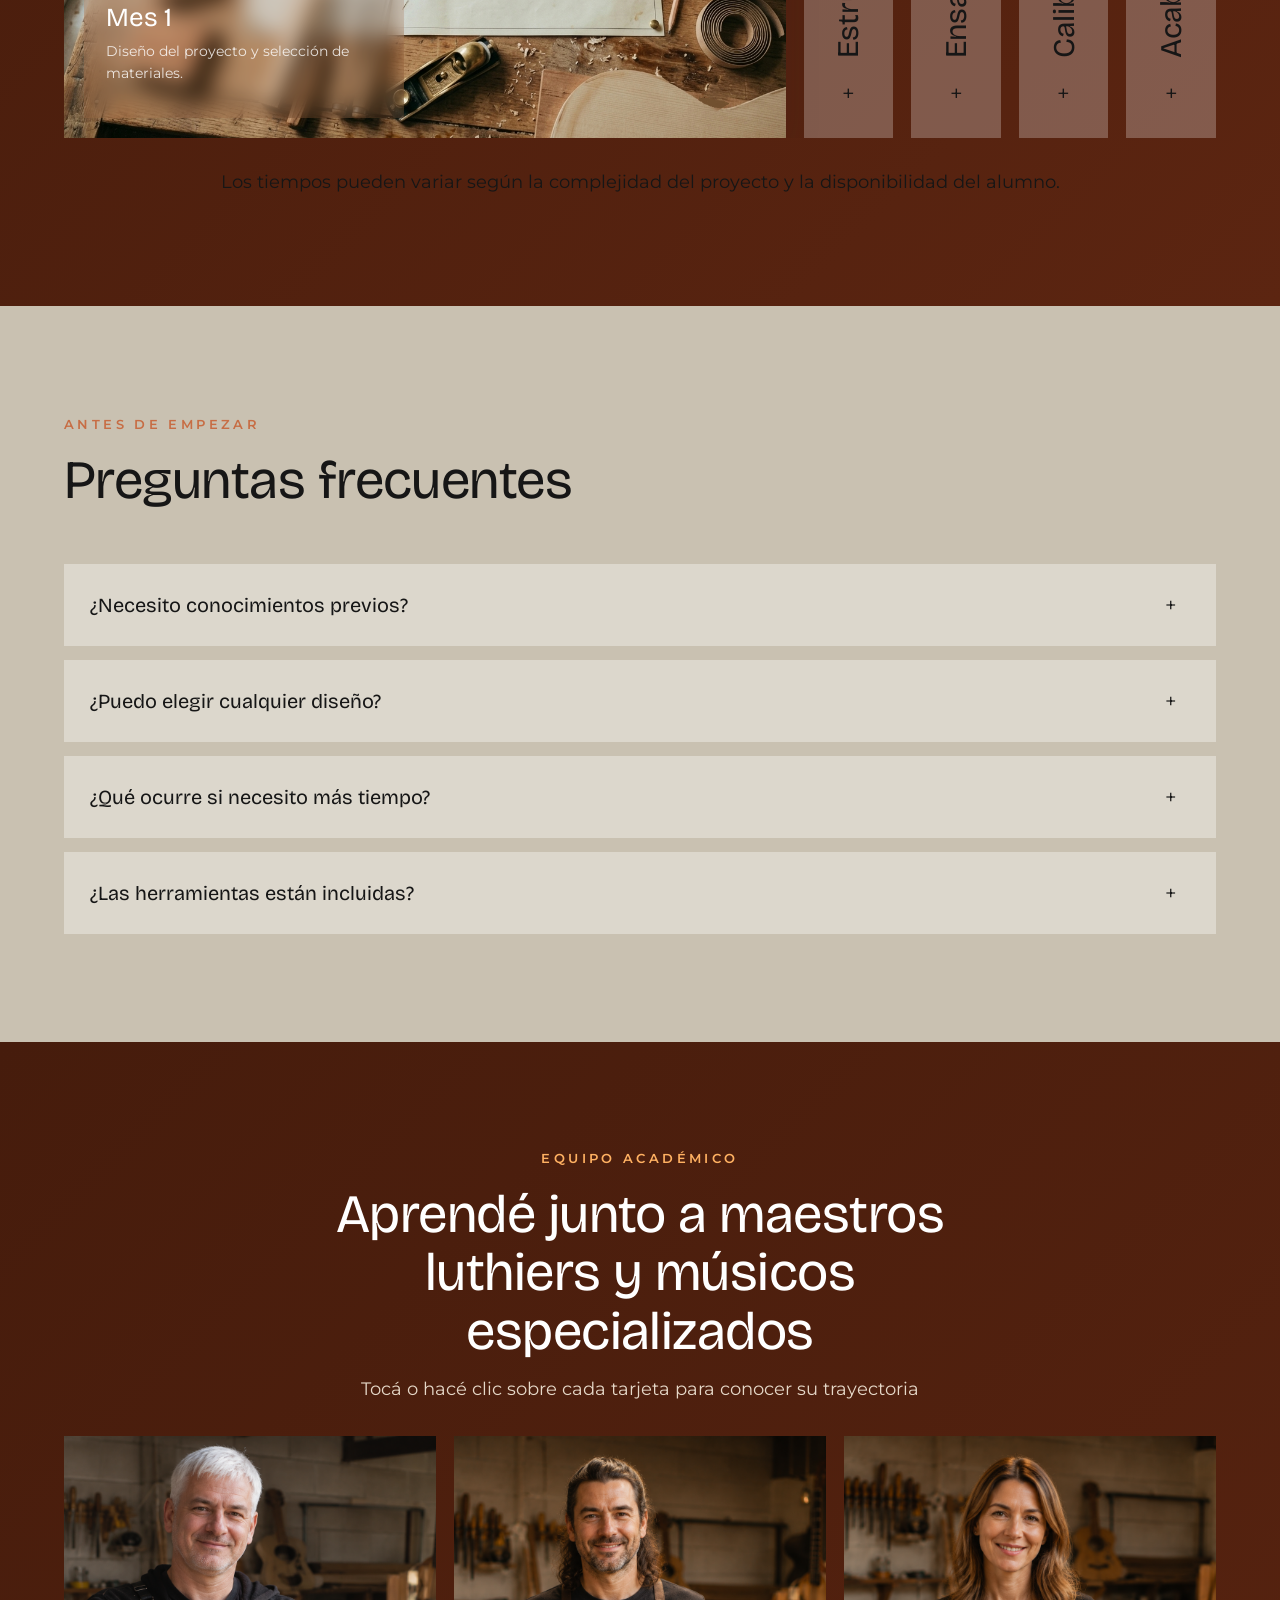
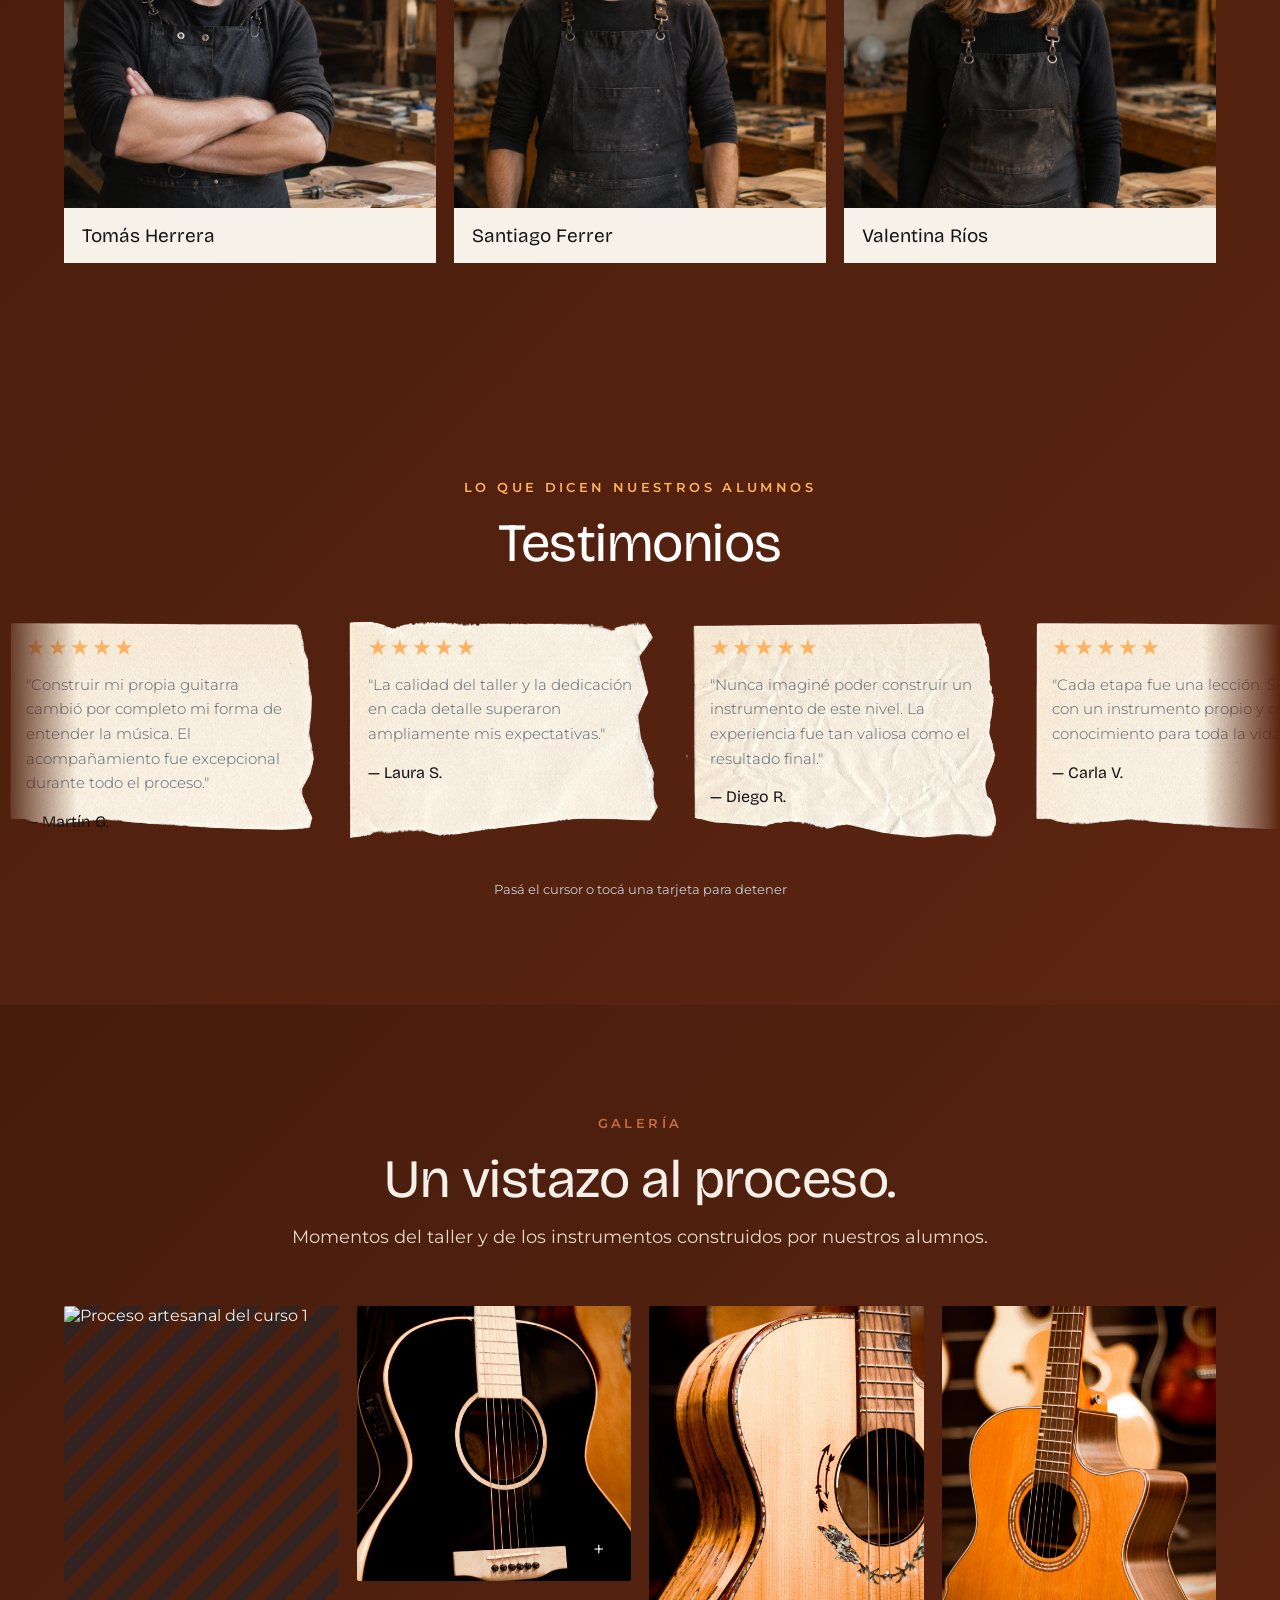
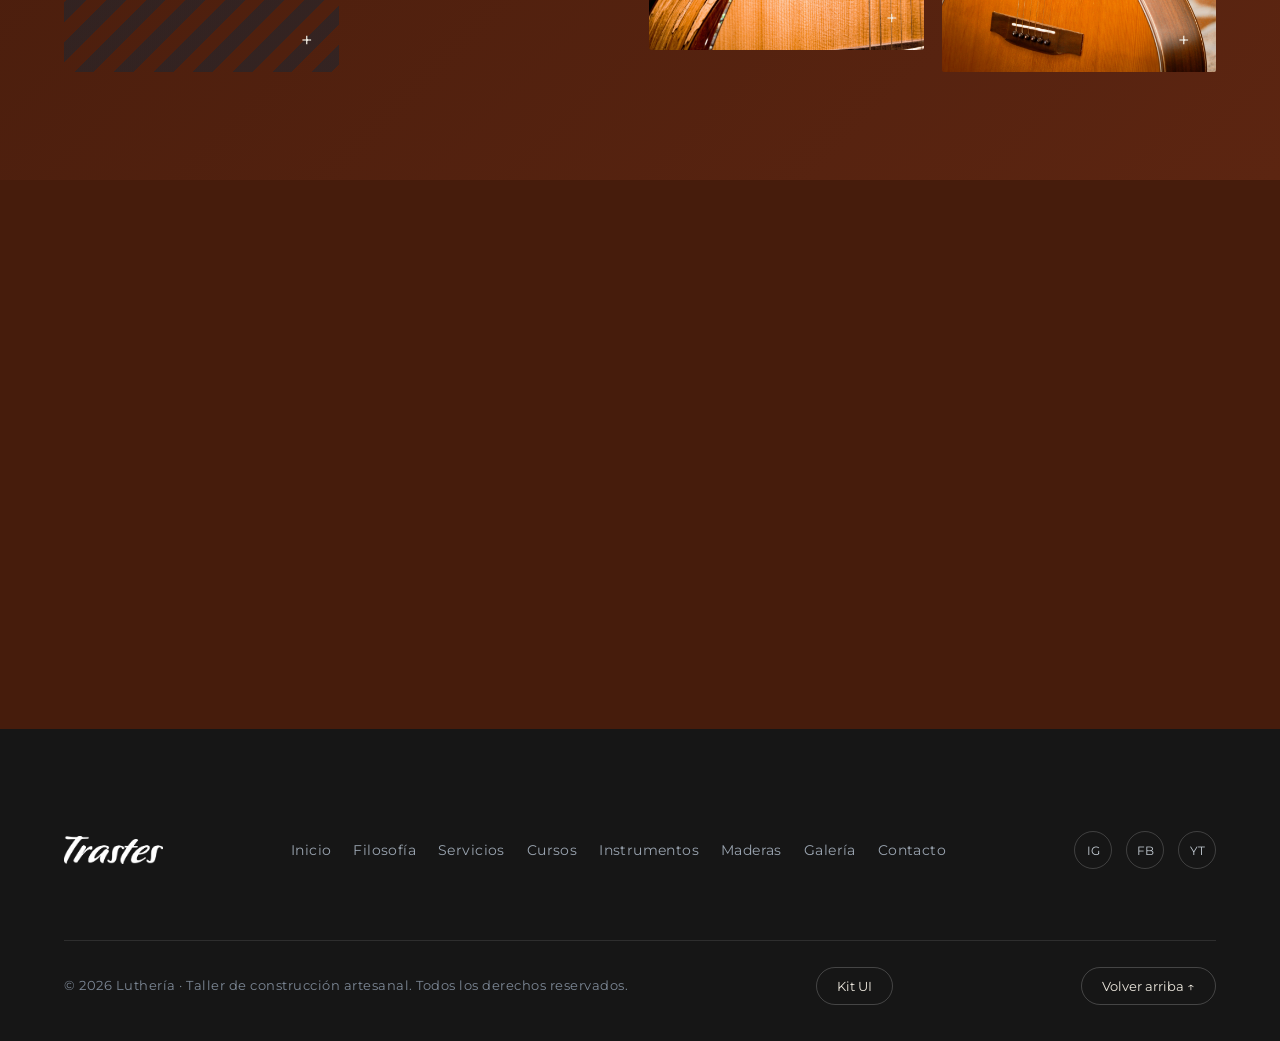
==== commit f0d6a582: "modified:   assets/cursos/CURSO_B.jpg 	modified:   assets/cursos/curso-a/galeria/galeria-1.jpg 	new " ====
--- a/curso-instrumento-a-medida.html
+++ b/curso-instrumento-a-medida.html
@@ -103,7 +103,10 @@
     <section id="curso-hero" class="hero" aria-label="Instrumento a tu Medida">
       <!-- Background image -->
       <div class="hero-bg img-placeholder" id="hero-parallax">
-        <img src="assets/cursos/curso-a/seccion1-fondo-taller.png" alt="Foto del taller — luthier trabajando" loading="eager">
+        <picture>
+          <source media="(max-width: 560px)" srcset="assets/cursos/curso-a/seccion1-fondo-taller-mobile.png">
+          <img src="assets/cursos/curso-a/seccion1-fondo-taller.png" alt="Foto del taller — luthier trabajando" loading="eager">
+        </picture>
       </div>
       <!-- Overlay -->
       <div class="hero-overlay"></div>
@@ -521,54 +524,54 @@
       <div class="curso-testimonials-viewport" data-reveal>
         <div class="curso-testimonials-track">
 
-          <div class="curso-testimonial-card">
+          <div class="curso-testimonial-card testimonio-bg-1">
             <div class="course-stars" aria-label="5 estrellas">&#9733;&#9733;&#9733;&#9733;&#9733;</div>
             <p class="curso-testimonial-quote">"Construir mi propia guitarra cambió por completo mi forma de entender la música. El acompañamiento fue excepcional durante todo el proceso."</p>
             <div class="curso-testimonial-author">— Martín G.</div>
           </div>
-          <div class="curso-testimonial-card">
+          <div class="curso-testimonial-card testimonio-bg-2">
             <div class="course-stars" aria-label="5 estrellas">&#9733;&#9733;&#9733;&#9733;&#9733;</div>
             <p class="curso-testimonial-quote">"La calidad del taller y la dedicación en cada detalle superaron ampliamente mis expectativas."</p>
             <div class="curso-testimonial-author">— Laura S.</div>
           </div>
-          <div class="curso-testimonial-card">
+          <div class="curso-testimonial-card testimonio-bg-3">
             <div class="course-stars" aria-label="5 estrellas">&#9733;&#9733;&#9733;&#9733;&#9733;</div>
             <p class="curso-testimonial-quote">"Nunca imaginé poder construir un instrumento de este nivel. La experiencia fue tan valiosa como el resultado final."</p>
             <div class="curso-testimonial-author">— Diego R.</div>
           </div>
-          <div class="curso-testimonial-card">
+          <div class="curso-testimonial-card testimonio-bg-1">
             <div class="course-stars" aria-label="5 estrellas">&#9733;&#9733;&#9733;&#9733;&#9733;</div>
             <p class="curso-testimonial-quote">"Cada etapa fue una lección. Salí con un instrumento propio y con conocimiento para toda la vida."</p>
             <div class="curso-testimonial-author">— Carla V.</div>
           </div>
-          <div class="curso-testimonial-card">
+          <div class="curso-testimonial-card testimonio-bg-2">
             <div class="course-stars" aria-label="5 estrellas">&#9733;&#9733;&#9733;&#9733;&#9733;</div>
             <p class="curso-testimonial-quote">"El seguimiento personalizado hace toda la diferencia. Recomiendo la experiencia sin dudarlo."</p>
             <div class="curso-testimonial-author">— Nicolás P.</div>
           </div>
 
           <!-- Duplicado (aria-hidden) para que el carrusel continuo no muestre cortes -->
-          <div class="curso-testimonial-card" aria-hidden="true">
+          <div class="curso-testimonial-card testimonio-bg-1" aria-hidden="true">
             <div class="course-stars" aria-label="5 estrellas">&#9733;&#9733;&#9733;&#9733;&#9733;</div>
             <p class="curso-testimonial-quote">"Construir mi propia guitarra cambió por completo mi forma de entender la música. El acompañamiento fue excepcional durante todo el proceso."</p>
             <div class="curso-testimonial-author">— Martín G.</div>
           </div>
-          <div class="curso-testimonial-card" aria-hidden="true">
+          <div class="curso-testimonial-card testimonio-bg-2" aria-hidden="true">
             <div class="course-stars" aria-label="5 estrellas">&#9733;&#9733;&#9733;&#9733;&#9733;</div>
             <p class="curso-testimonial-quote">"La calidad del taller y la dedicación en cada detalle superaron ampliamente mis expectativas."</p>
             <div class="curso-testimonial-author">— Laura S.</div>
           </div>
-          <div class="curso-testimonial-card" aria-hidden="true">
+          <div class="curso-testimonial-card testimonio-bg-3" aria-hidden="true">
             <div class="course-stars" aria-label="5 estrellas">&#9733;&#9733;&#9733;&#9733;&#9733;</div>
             <p class="curso-testimonial-quote">"Nunca imaginé poder construir un instrumento de este nivel. La experiencia fue tan valiosa como el resultado final."</p>
             <div class="curso-testimonial-author">— Diego R.</div>
           </div>
-          <div class="curso-testimonial-card" aria-hidden="true">
+          <div class="curso-testimonial-card testimonio-bg-1" aria-hidden="true">
             <div class="course-stars" aria-label="5 estrellas">&#9733;&#9733;&#9733;&#9733;&#9733;</div>
             <p class="curso-testimonial-quote">"Cada etapa fue una lección. Salí con un instrumento propio y con conocimiento para toda la vida."</p>
             <div class="curso-testimonial-author">— Carla V.</div>
           </div>
-          <div class="curso-testimonial-card" aria-hidden="true">
+          <div class="curso-testimonial-card testimonio-bg-2" aria-hidden="true">
             <div class="course-stars" aria-label="5 estrellas">&#9733;&#9733;&#9733;&#9733;&#9733;</div>
             <p class="curso-testimonial-quote">"El seguimiento personalizado hace toda la diferencia. Recomiendo la experiencia sin dudarlo."</p>
             <div class="curso-testimonial-author">— Nicolás P.</div>
@@ -750,8 +753,8 @@
        WHATSAPP (floating) — sin link todavía
   ============================================================ -->
   <a href="#" class="whatsapp-float" aria-label="Contactar por WhatsApp">
-    <svg viewBox="1.5 1 19 19" fill="currentColor" aria-hidden="true">
-      <path d="M17.472 14.382c-.297-.149-1.758-.867-2.03-.967-.273-.099-.471-.148-.67.15-.197.297-.767.966-.94 1.164-.173.199-.347.223-.644.075-.297-.15-1.255-.463-2.39-1.475-.883-.788-1.48-1.761-1.653-2.059-.173-.297-.018-.458.13-.606.134-.133.298-.347.446-.52.149-.174.198-.298.298-.497.099-.198.05-.371-.025-.52-.075-.149-.669-1.612-.916-2.207-.242-.579-.487-.5-.669-.51-.173-.008-.371-.01-.57-.01-.198 0-.52.074-.792.372-.272.297-1.04 1.016-1.04 2.479 0 1.462 1.065 2.875 1.213 3.074.148.198 2.096 3.2 5.077 4.487.709.306 1.262.489 1.694.625.712.227 1.36.195 1.872.118.571-.085 1.758-.719 2.006-1.413.248-.694.248-1.289.173-1.413-.074-.124-.272-.198-.57-.347Z"/>
+    <svg viewBox="0 0 24 24" fill="currentColor" aria-hidden="true">
+      <path fill-rule="evenodd" d="M17.472 14.382c-.297-.149-1.758-.867-2.03-.967-.273-.099-.471-.148-.67.15-.197.297-.767.966-.94 1.164-.173.199-.347.223-.644.075-.297-.15-1.255-.463-2.39-1.475-.883-.788-1.48-1.761-1.653-2.059-.173-.297-.018-.458.13-.606.134-.133.298-.347.446-.52.149-.174.198-.298.298-.497.099-.198.05-.371-.025-.52-.075-.149-.669-1.612-.916-2.207-.242-.579-.487-.5-.669-.51-.173-.008-.371-.01-.57-.01-.198 0-.52.074-.792.372-.272.297-1.04 1.016-1.04 2.479 0 1.462 1.065 2.875 1.213 3.074.148.198 2.096 3.2 5.077 4.487.709.306 1.262.489 1.694.625.712.227 1.36.195 1.872.118.571-.085 1.758-.719 2.006-1.413.248-.694.248-1.289.173-1.413-.074-.124-.272-.198-.57-.347Zm-5.421 7.403h-.004a9.87 9.87 0 0 1-5.031-1.378l-.361-.214-3.741.982.998-3.648-.235-.374a9.86 9.86 0 0 1-1.51-5.26c.001-5.45 4.436-9.884 9.888-9.884 2.64 0 5.122 1.03 6.988 2.898a9.825 9.825 0 0 1 2.893 6.994c-.003 5.45-4.437 9.884-9.885 9.884Zm8.413-18.297A11.815 11.815 0 0 0 12.05 0C5.495 0 .16 5.335.157 11.892c0 2.096.547 4.142 1.588 5.945L.057 24l6.305-1.654a11.882 11.882 0 0 0 5.683 1.448h.005c6.554 0 11.89-5.335 11.893-11.893a11.821 11.821 0 0 0-3.48-8.413Z"/>
     </svg>
   </a>
 
--- a/css/style.css
+++ b/css/style.css
@@ -251,6 +251,59 @@
 }
 
 /* ============================================================
+   PAGE LOADER
+============================================================ */
+.page-loader {
+  position: fixed;
+  inset: 0;
+  z-index: 999;
+  display: flex;
+  align-items: center;
+  justify-content: center;
+  background: rgb(70, 28, 12);
+  opacity: 1;
+  visibility: visible;
+  transition: opacity .6s ease, visibility .6s ease;
+}
+.page-loader.is-hidden {
+  opacity: 0;
+  visibility: hidden;
+  pointer-events: none;
+}
+.page-loader-content {
+  display: flex;
+  flex-direction: column;
+  align-items: center;
+  gap: 22px;
+}
+.page-loader-logo {
+  position: relative;
+  width: min(280px, 55vw);
+}
+.page-loader-logo img {
+  display: block;
+  width: 100%;
+  height: auto;
+  filter: brightness(0) invert(1);
+}
+.page-loader-progress {
+  width: min(280px, 55vw);
+  height: 3px;
+  background: rgba(255, 255, 255, .2);
+  border-radius: 3px;
+  overflow: hidden;
+}
+.page-loader-progress-fill {
+  width: 0%;
+  height: 100%;
+  background: var(--primary);
+  animation: page-loader-progress 3s linear forwards;
+}
+@keyframes page-loader-progress {
+  to { width: 100%; }
+}
+
+/* ============================================================
    PROMO BAR (hide on scroll)
 ============================================================ */
 .promo-bar {
@@ -587,6 +640,22 @@
   box-shadow: 0 24px 50px rgba(27, 38, 50, .16);
 }
 
+/* ── Filosofia: imagen destacada, PNG con transparencia ────────
+   Mismo tratamiento que #modalidad/#incluye .filosofia-media en
+   curso-detalle.css: apaga el fondo a rayas de .img-placeholder y
+   pasa a object-fit:contain (no recorta) para que el fondo real de
+   la sección se vea a través de las partes transparentes del PNG.
+   Proporción real de hero-filosofia.png: 1521×1204. */
+#filosofia .filosofia-media {
+  aspect-ratio: 1521 / 1204;
+  background-image: none;
+  background-color: transparent;
+  box-shadow: none;
+}
+#filosofia .filosofia-media img {
+  object-fit: contain;
+}
+
 .filosofia-banner {
   position: relative;
   overflow: hidden;
@@ -848,11 +917,11 @@
   left: 16px;
   z-index: 2;
   font-family: var(--sans);
-  font-size: 11px;
+  font-size: 13.2px;
   font-weight: 600;
   letter-spacing: .12em;
-  padding: 7px 14px;
-  border-radius: 30px;
+  padding: 8.4px 16.8px;
+  border-radius: 36px;
 }
 .badge--primary { background: var(--primary); color: #fff; }
 .badge--secondary { background: var(--accent); color: var(--dark); }
--- a/css/curso-detalle.css
+++ b/css/curso-detalle.css
@@ -66,10 +66,20 @@
 }
 .curso-testimonial-card {
   flex: 0 0 320px;
-  background: var(--card-bg);
+  aspect-ratio: 570 / 433; /* proporción real de los PNG de assets/cursos/curso-a/testimonios */
+  background-color: transparent;
+  background-repeat: no-repeat;
+  background-position: top center;
+  background-size: contain;
   border-radius: 2px;
   padding: 28px 26px;
 }
+/* PNG irregulares (papel rasgado): sin recorte y sin relleno propio,
+   para que el degradado oscuro de la sección se vea a través de los
+   bordes transparentes. Se alternan las 3 imágenes entre tarjetas. */
+.testimonio-bg-1 { background-image: url("../assets/cursos/curso-a/testimonios/testimonios-1.png"); }
+.testimonio-bg-2 { background-image: url("../assets/cursos/curso-a/testimonios/testimonios-2.png"); }
+.testimonio-bg-3 { background-image: url("../assets/cursos/curso-a/testimonios/testimonios-3.png"); }
 .curso-testimonial-quote {
   font-family: var(--sans);
   font-weight: 300;
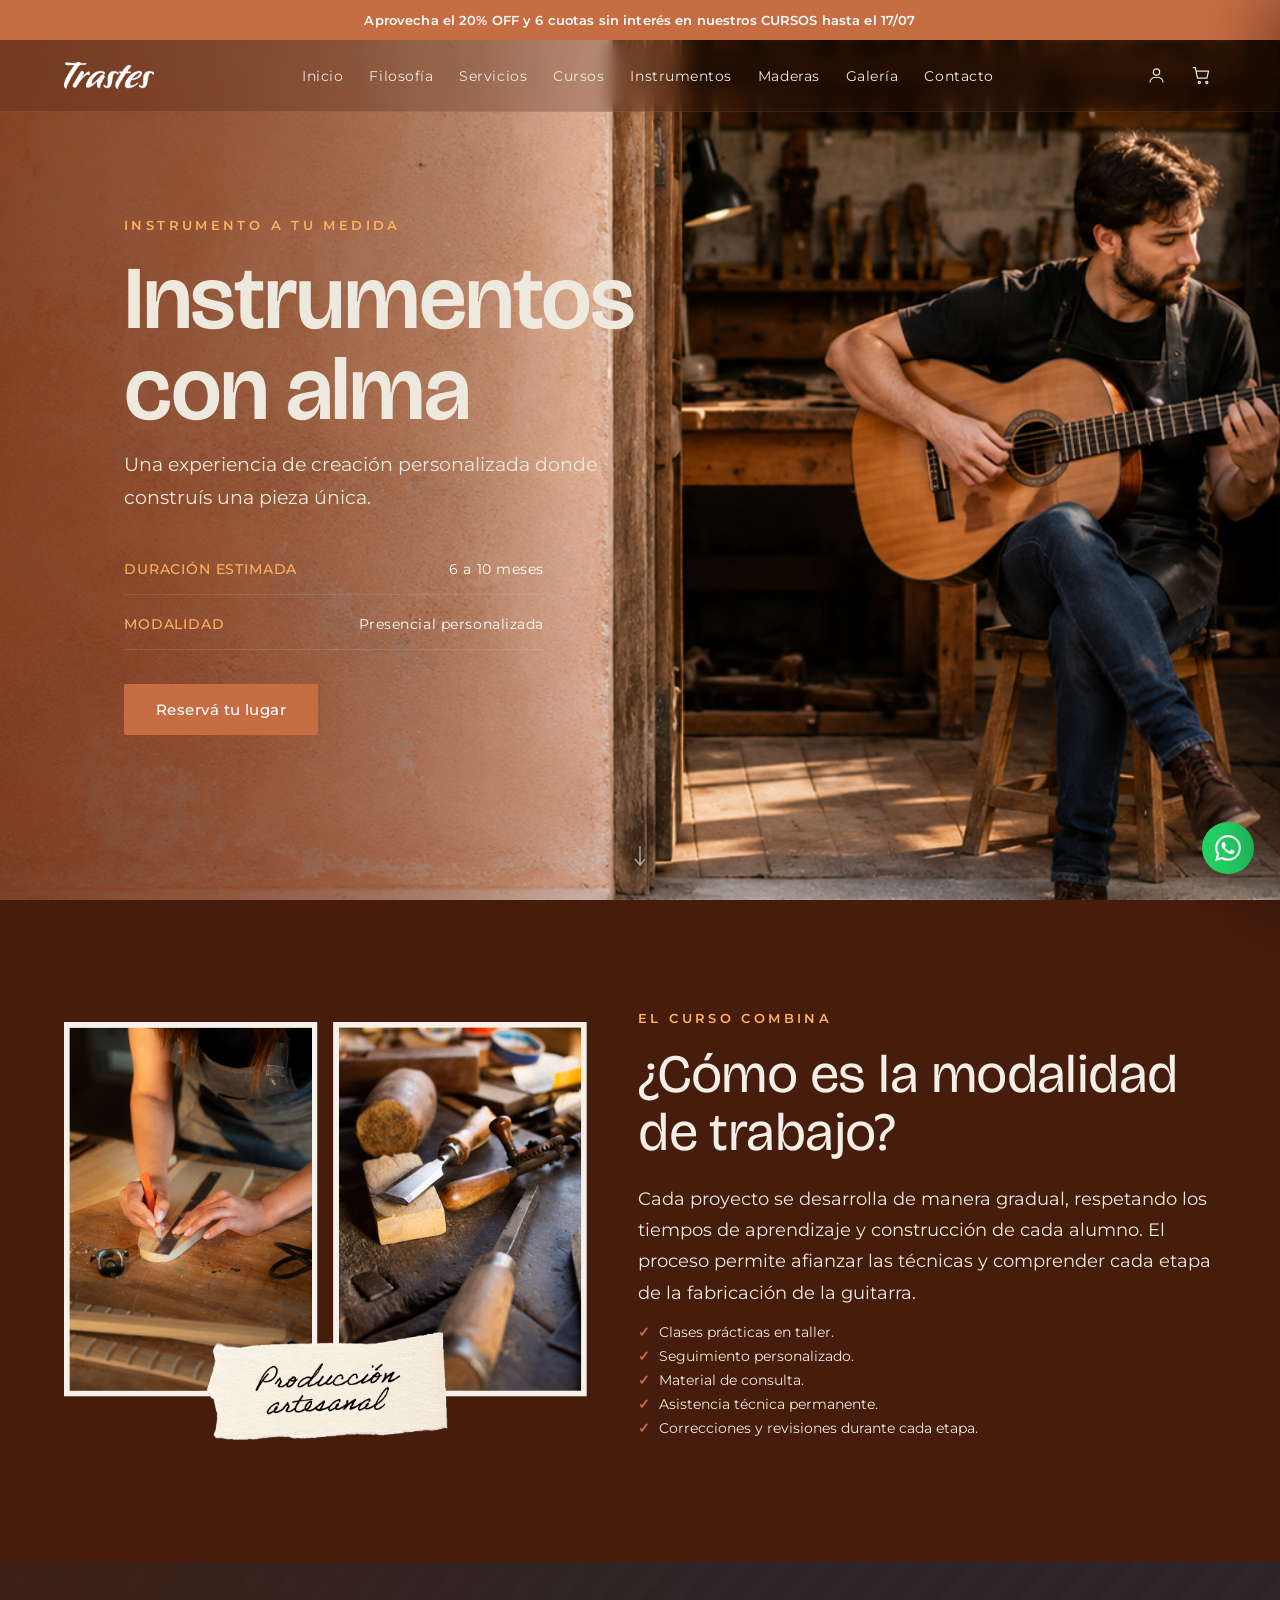
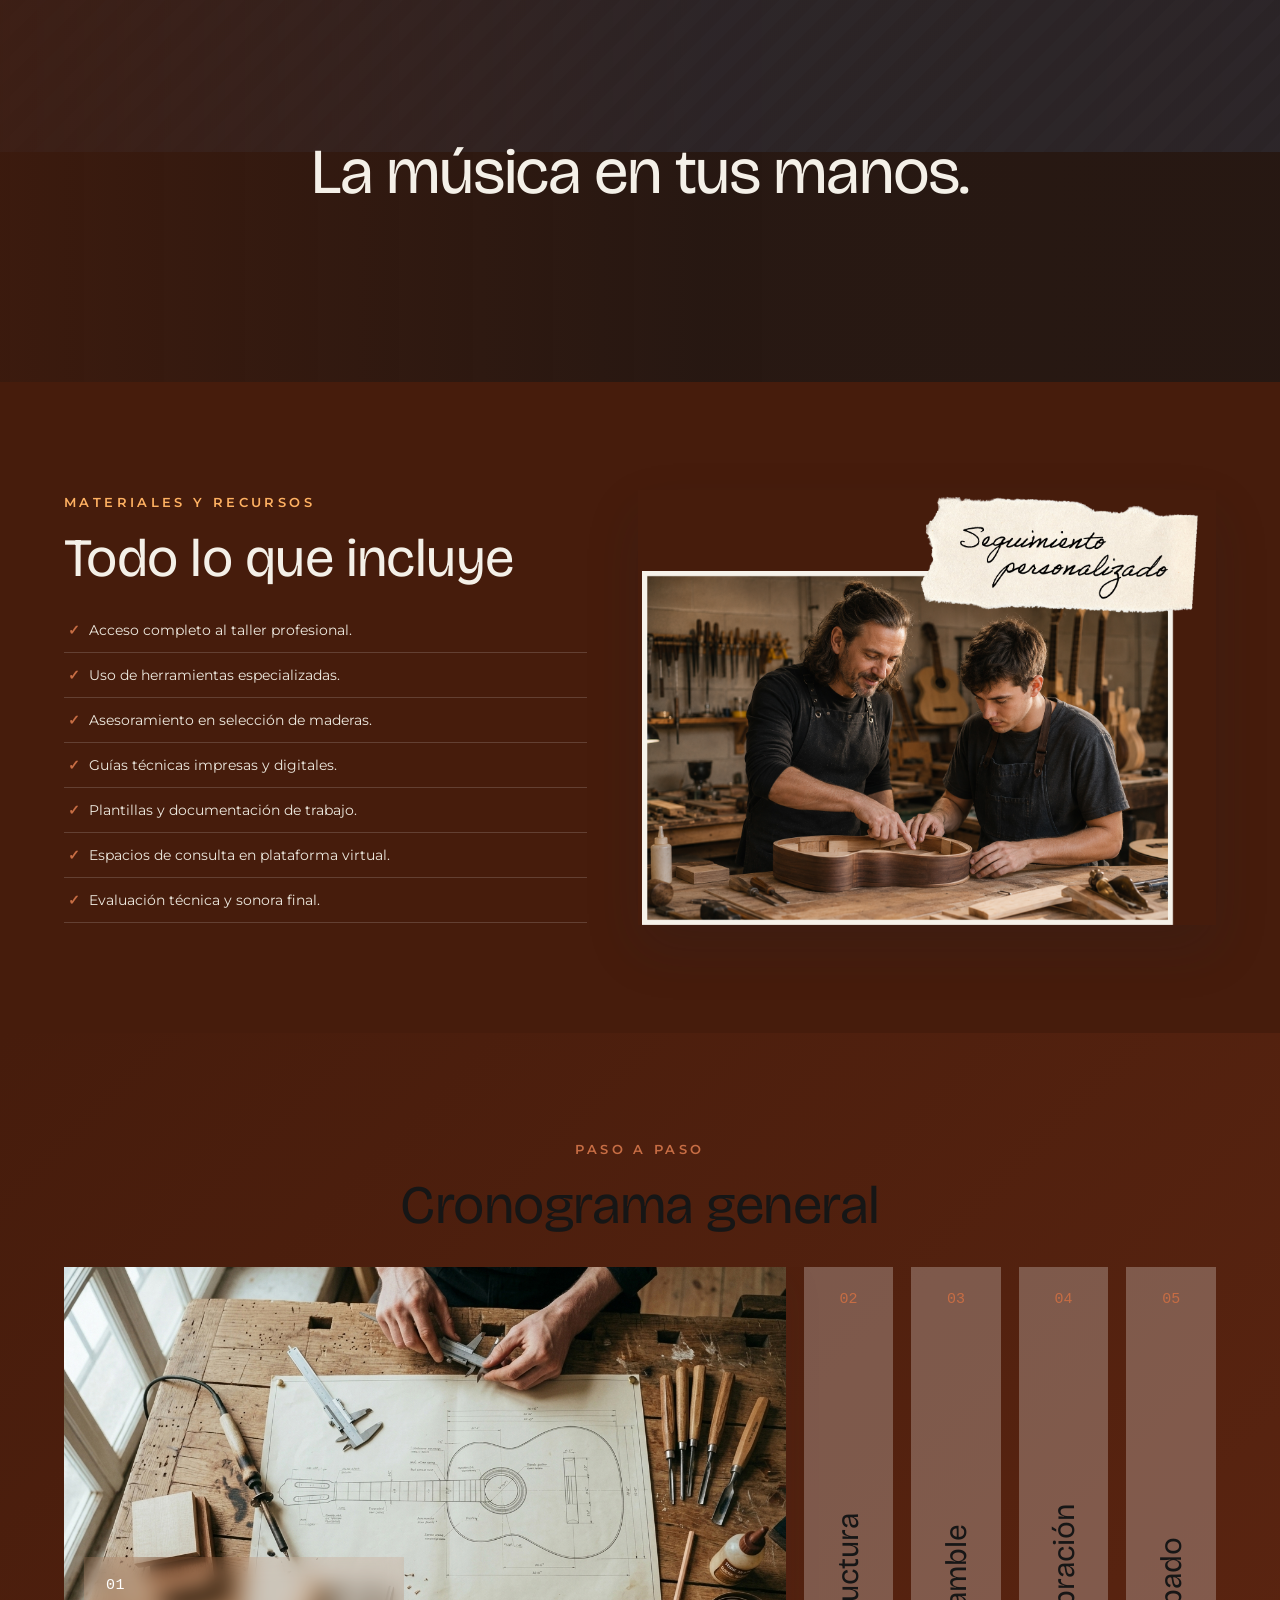
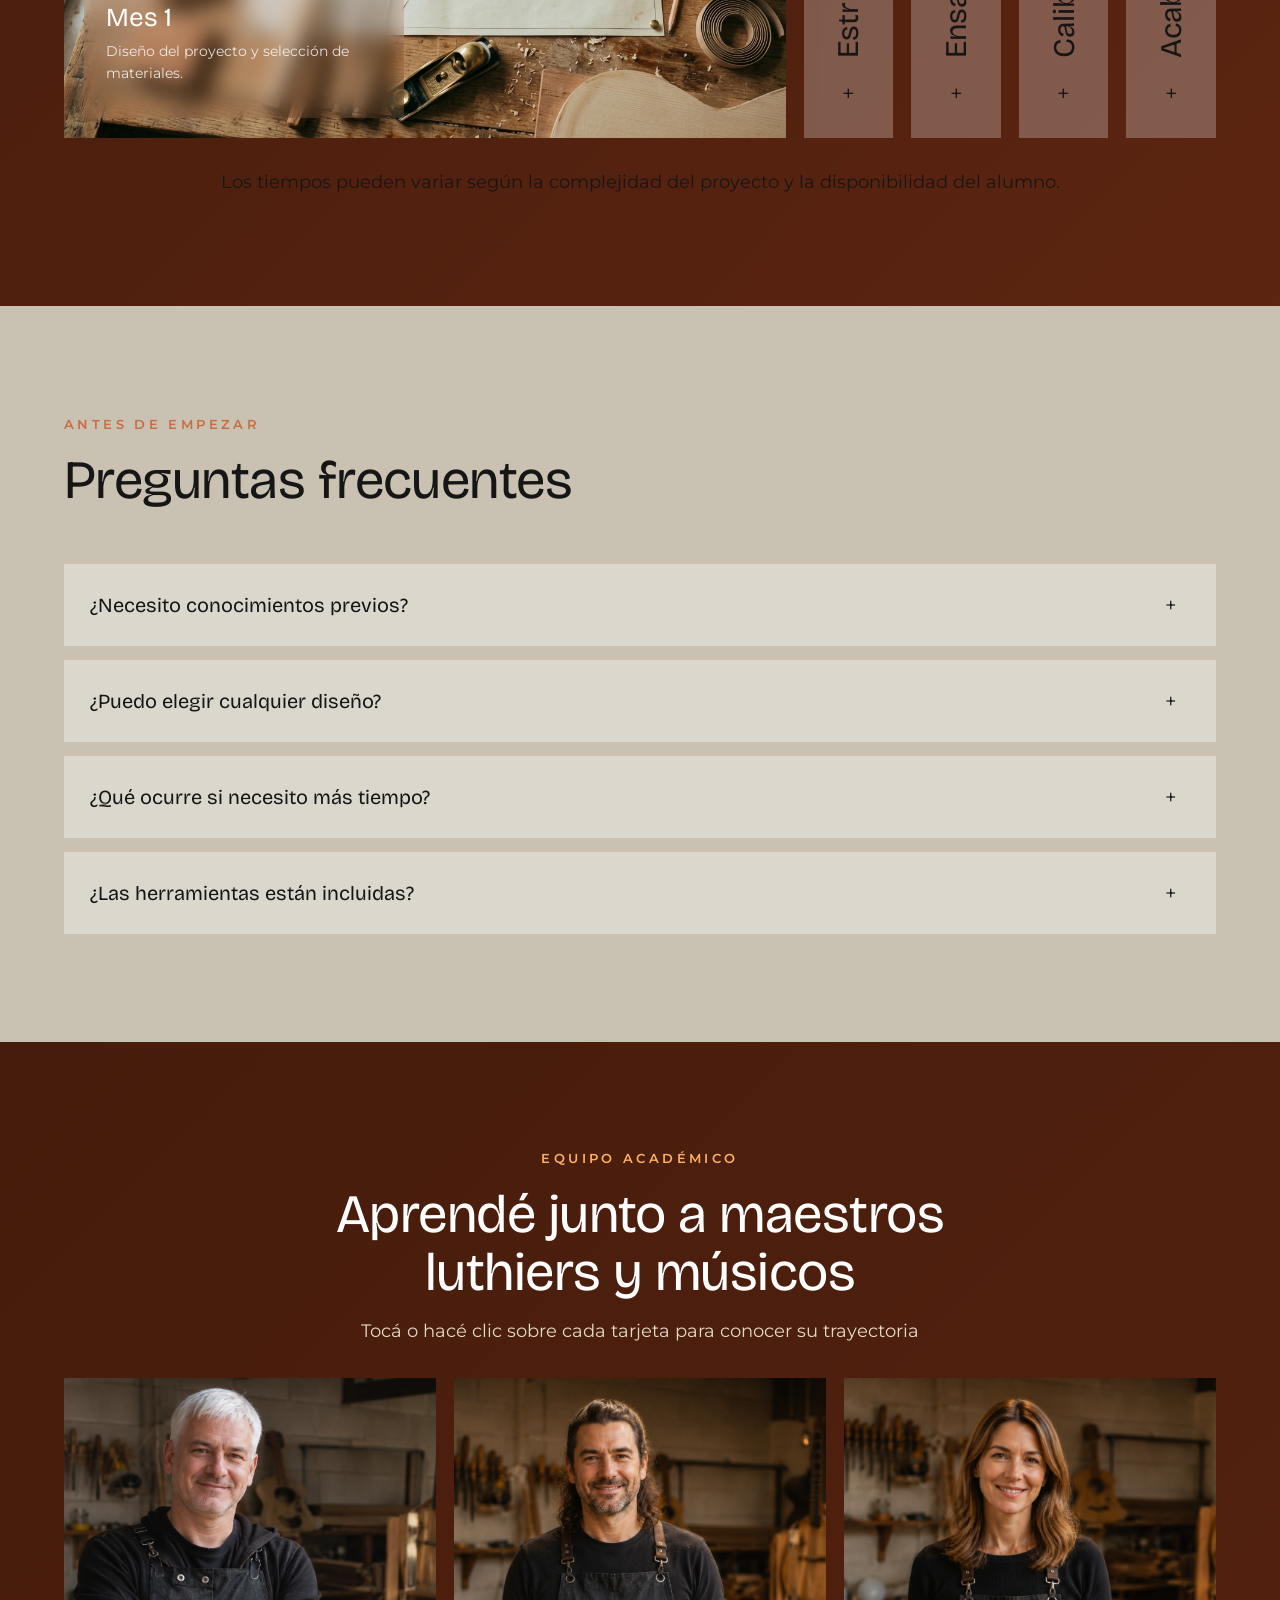
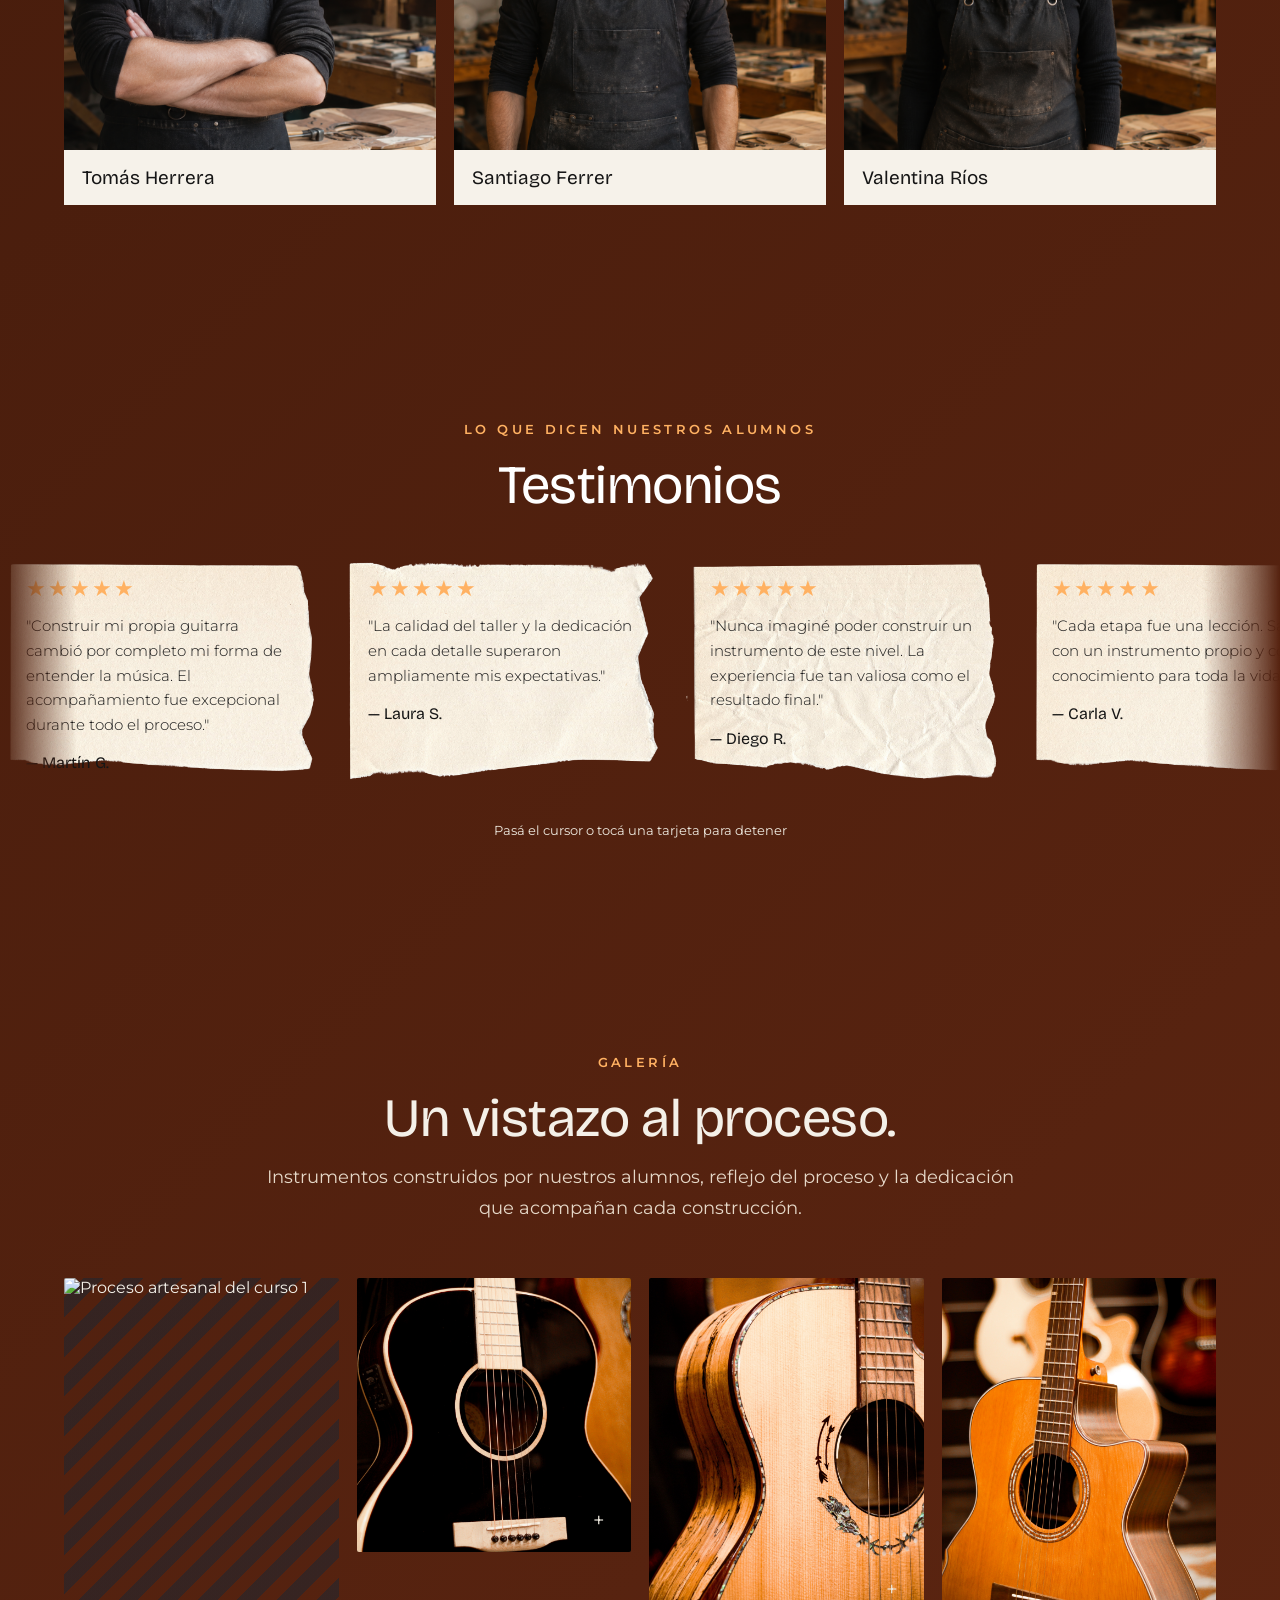
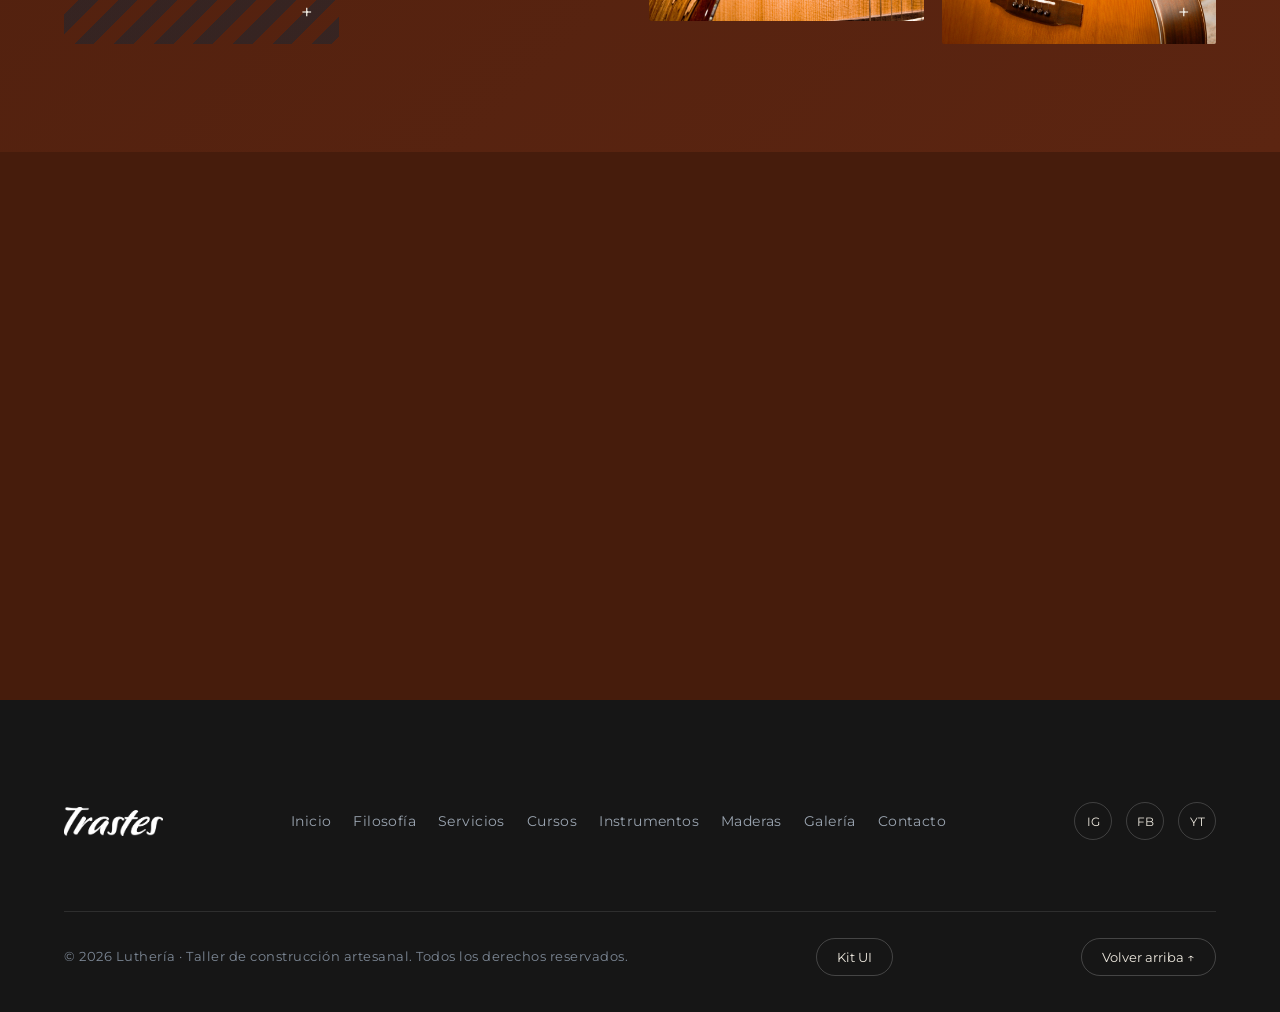
==== commit f49914fe: "modified:   css/curso-detalle.css 	modified:   css/style.css 	modified:   curso-instrumento-a-medida" ====
--- a/curso-instrumento-a-medida.html
+++ b/curso-instrumento-a-medida.html
@@ -114,8 +114,8 @@
       <!-- Content -->
       <div class="hero-content">
         <span class="eyebrow eyebrow--accent" data-reveal>INSTRUMENTO A TU MEDIDA</span>
-        <h1 class="hero-title" data-reveal>Diseño a tu medida.</h1>
-        <p class="hero-subtitle" data-reveal>Una experiencia de creación personalizada donde construís un instrumento único.</p>
+        <h1 class="hero-title" data-reveal>Instrumentos con alma</h1>
+        <p class="hero-subtitle" data-reveal>Una experiencia de creación personalizada donde construís una pieza única.</p>
 
         <dl class="contact-details curso-hero-details" data-reveal>
           <div class="contact-row">
@@ -399,7 +399,7 @@
               <span class="faq-toggle" aria-hidden="true">+</span>
             </button>
             <div class="faq-panel" id="faq-panel-1" hidden>
-              <p class="section-text">Sí. El proyecto se desarrolla en función de tus objetivos y preferencias.</p>
+              <p class="section-text">Sí. Existe una gran variedad de diseños de guitarra para desarrollar dentro del curso, permitiéndote personalizar aspectos estéticos y constructivos según tus objetivos y preferencias. Y si tu interés está orientado a otro instrumento, el taller también ofrece cursos específicos para que puedas abordar su construcción con el mismo acompañamiento y nivel de detalle.</p>
             </div>
           </div>
 
@@ -419,7 +419,7 @@
               <span class="faq-toggle" aria-hidden="true">+</span>
             </button>
             <div class="faq-panel" id="faq-panel-3" hidden>
-              <p class="section-text">Sí. El taller dispone del equipamiento necesario para todas las etapas del proceso.</p>
+              <p class="section-text">Sí. El taller dispone del equipamiento necesario para todas las etapas del proceso de construcción de la guitarra, desde el trabajo inicial de la madera hasta los ajustes finales. De este modo, podés concentrarte plenamente en el aprendizaje y en el desarrollo de tu proyecto, utilizando herramientas y dispositivos adecuados para cada operación bajo la guía permanente de los docentes.</p>
             </div>
           </div>
 
@@ -440,12 +440,12 @@
 
       Fotos definitivas ya cargadas en assets/docentes/.
     -->
-    <div class="docentes-testimonios-wrap">
+    <div class="docentes-testimonios-galeria-wrap">
     <section id="docentes" class="cursos" aria-label="Equipo Académico">
       <div class="container">
         <div class="section-header" data-reveal>
           <span class="eyebrow eyebrow--primary">Equipo Académico</span>
-          <h2 class="section-title section-title--light">Aprendé junto a maestros luthiers y músicos especializados</h2>
+          <h2 class="section-title section-title--light">Aprendé junto a maestros luthiers y músicos</h2>
           <p class="section-text section-text--light">Tocá o hacé clic sobre cada tarjeta para conocer su trayectoria</p>
         </div>
 
@@ -581,7 +581,6 @@
       </div>
       <p class="curso-testimonials-hint">Pasá el cursor o tocá una tarjeta para detener</p>
     </section>
-    </div>
 
     <!-- =================== 6·5 · GALERÍA ===================
       Mismo estilo que la Galería de index.html (.gallery-grid /
@@ -600,7 +599,7 @@
         <div class="section-header" data-reveal>
           <span class="eyebrow eyebrow--primary">Galería</span>
           <h2 class="section-title">Un vistazo al proceso.</h2>
-          <p class="section-text">Momentos del taller y de los instrumentos construidos por nuestros alumnos.</p>
+          <p class="section-text">Instrumentos construidos por nuestros alumnos, reflejo del proceso y la dedicación que acompañan cada construcción.</p>
         </div>
 
         <div class="gallery-grid" id="curso-gallery-grid" role="list">
@@ -642,14 +641,15 @@
         <div class="inst-pagination" id="curso-gallery-pagination" hidden></div>
       </div>
     </section>
+    </div>
 
     <!-- =================== 7 · RESERVAR =================== -->
     <section id="reservar" class="contacto" aria-label="Reservá tu lugar">
       <div class="container">
         <div class="section-header" data-reveal>
           <span class="eyebrow eyebrow--accent">El primer paso hacia tu instrumento ideal</span>
-          <h2 class="section-title section-title--light">Reservá tu lugar</h2>
-          <p class="section-text section-text--light">Las vacantes son limitadas para garantizar un seguimiento personalizado de cada alumno.</p>
+          <h2 class="section-title section-title--light">Tu proyecto empieza acá</h2>
+          <p class="section-text section-text--light">Los cupos son reducidos para una asegurar una atención personalizada. Reservá tu lugar y hacé realidad la guitarra que siempre soñaste construir.</p>
         </div>
 
         <div class="contact-grid" id="contact-grid">
--- a/css/style.css
+++ b/css/style.css
@@ -14,11 +14,11 @@
   --accent:    #FFB162; 
   --card-bg:   #F6F2EA;
   --text:      #161616;
-  --text-2:    #56616e;
+  --text-2:    #161616;
   --text-3:    #161616;
-  --text-muted:#8a8275;
-  --text-light:#c4ccd4;
-  --text-pale: #cdd4dc;
+  --text-muted:#EEE9DF;
+  --text-light:#EEE9DF;
+  --text-pale: #ffffff;
   --border-light: rgba(27,38,50,.08);
   --border-white: rgba(255,255,255,.1);
   --serif: "Bricolage Grotesque", sans-serif;
@@ -152,7 +152,7 @@
   color: var(--dark);
   margin: 0 0 20px;
 }
-.section-title--light { color: #F4F0E8; }
+.section-title--light { color: #ffffff; }
 
 .section-text {
   font-family: var(--sans);
@@ -690,7 +690,7 @@
 .banner-title {
   font-family: var(--heading-font);
   font-weight: 400;
-  font-size: clamp(36px, 5vw, 68px);
+  font-size: clamp(36px, 5vw, 75px);
   line-height: 1.05;
   letter-spacing: -.02em;
   color: #F4F0E8;
@@ -773,7 +773,7 @@
 .service-text {
   font-family: var(--sans);
   font-weight: 300;
-  font-size: 14px;
+  font-size: 15px;
   line-height: 1.7;
   color: #eadfd2;
   text-align: center;
@@ -1306,7 +1306,7 @@
   font-family: ui-monospace, monospace;
   font-size: 11.5px;
   letter-spacing: .04em;
-  color: #7d8896;
+  color: #FFFFFF;
   margin: 0;
 }
 
--- a/css/curso-detalle.css
+++ b/css/curso-detalle.css
@@ -285,20 +285,32 @@
   }
 }
 
-/* ── Docentes + Testimonios: mismo fondo sin corte de sección ──
-   .cursos (compartida con index.html) pinta un degradado 135deg
-   propio en cada sección; al encadenar dos secciones con esa misma
-   clase, cada una reinicia su degradado y se ve una costura en el
-   límite. Se envuelve a ambas en un contenedor propio de esta
-   página que pinta un único degradado continuo a lo largo de las
-   dos, y se apaga el de cada sección (scopeado por id, sin tocar
-   .cursos ni la sección #cursos de index.html). */
-.docentes-testimonios-wrap {
+/* ── Docentes + Testimonios + Galería: mismo fondo sin corte ───
+   .cursos y .galeria (compartidas con index.html) pintan el mismo
+   degradado 135deg pero cada una lo reinicia en su propia sección;
+   al encadenar las tres se ve una costura en cada límite. Se
+   envuelven las tres en un contenedor propio de esta página que
+   pinta un único degradado continuo a lo largo de todas, y se apaga
+   el de cada sección (scopeado por id, sin tocar .cursos/.galeria
+   ni las secciones equivalentes de index.html). */
+.docentes-testimonios-galeria-wrap {
   background: linear-gradient(135deg, #461c0c 0%, #5c2511 100%);
 }
 #docentes,
-#testimonios {
+#testimonios,
+#curso-galeria {
   background: none;
+}
+
+/* ── Galería: mismo eyebrow que Docentes/Testimonios ───────────
+   .cursos .section-header .eyebrow (style.css) pinta el eyebrow en
+   #ffb162, en bloque; .galeria no tiene esa regla y usa el color
+   por defecto de .eyebrow--primary. Se replica acá, scopeada por id
+   para no tocar la sección Galería de index.html. */
+#curso-galeria .section-header .eyebrow {
+  display: block;
+  color: #ffb162;
+  margin-bottom: 20px;
 }
 
 /* ── Cronograma + FAQ: una misma "sábana" de papel continua ────
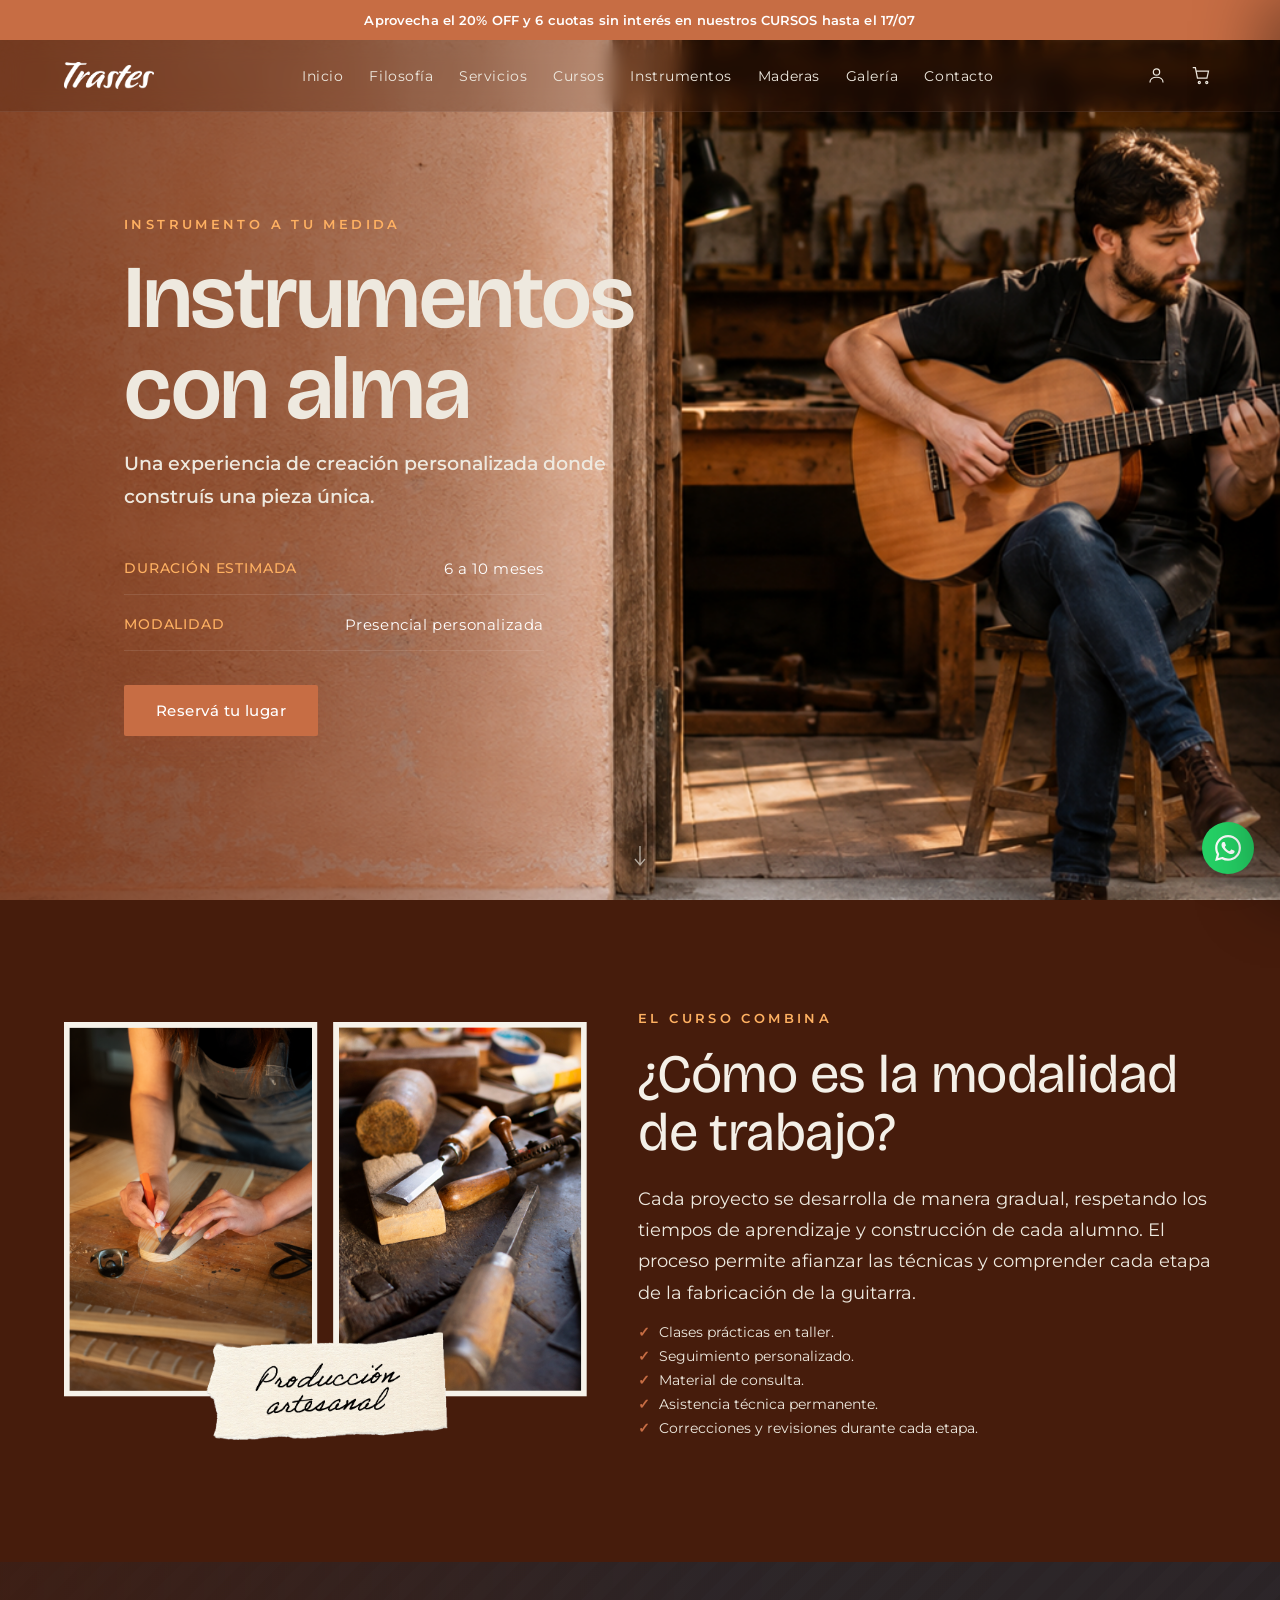
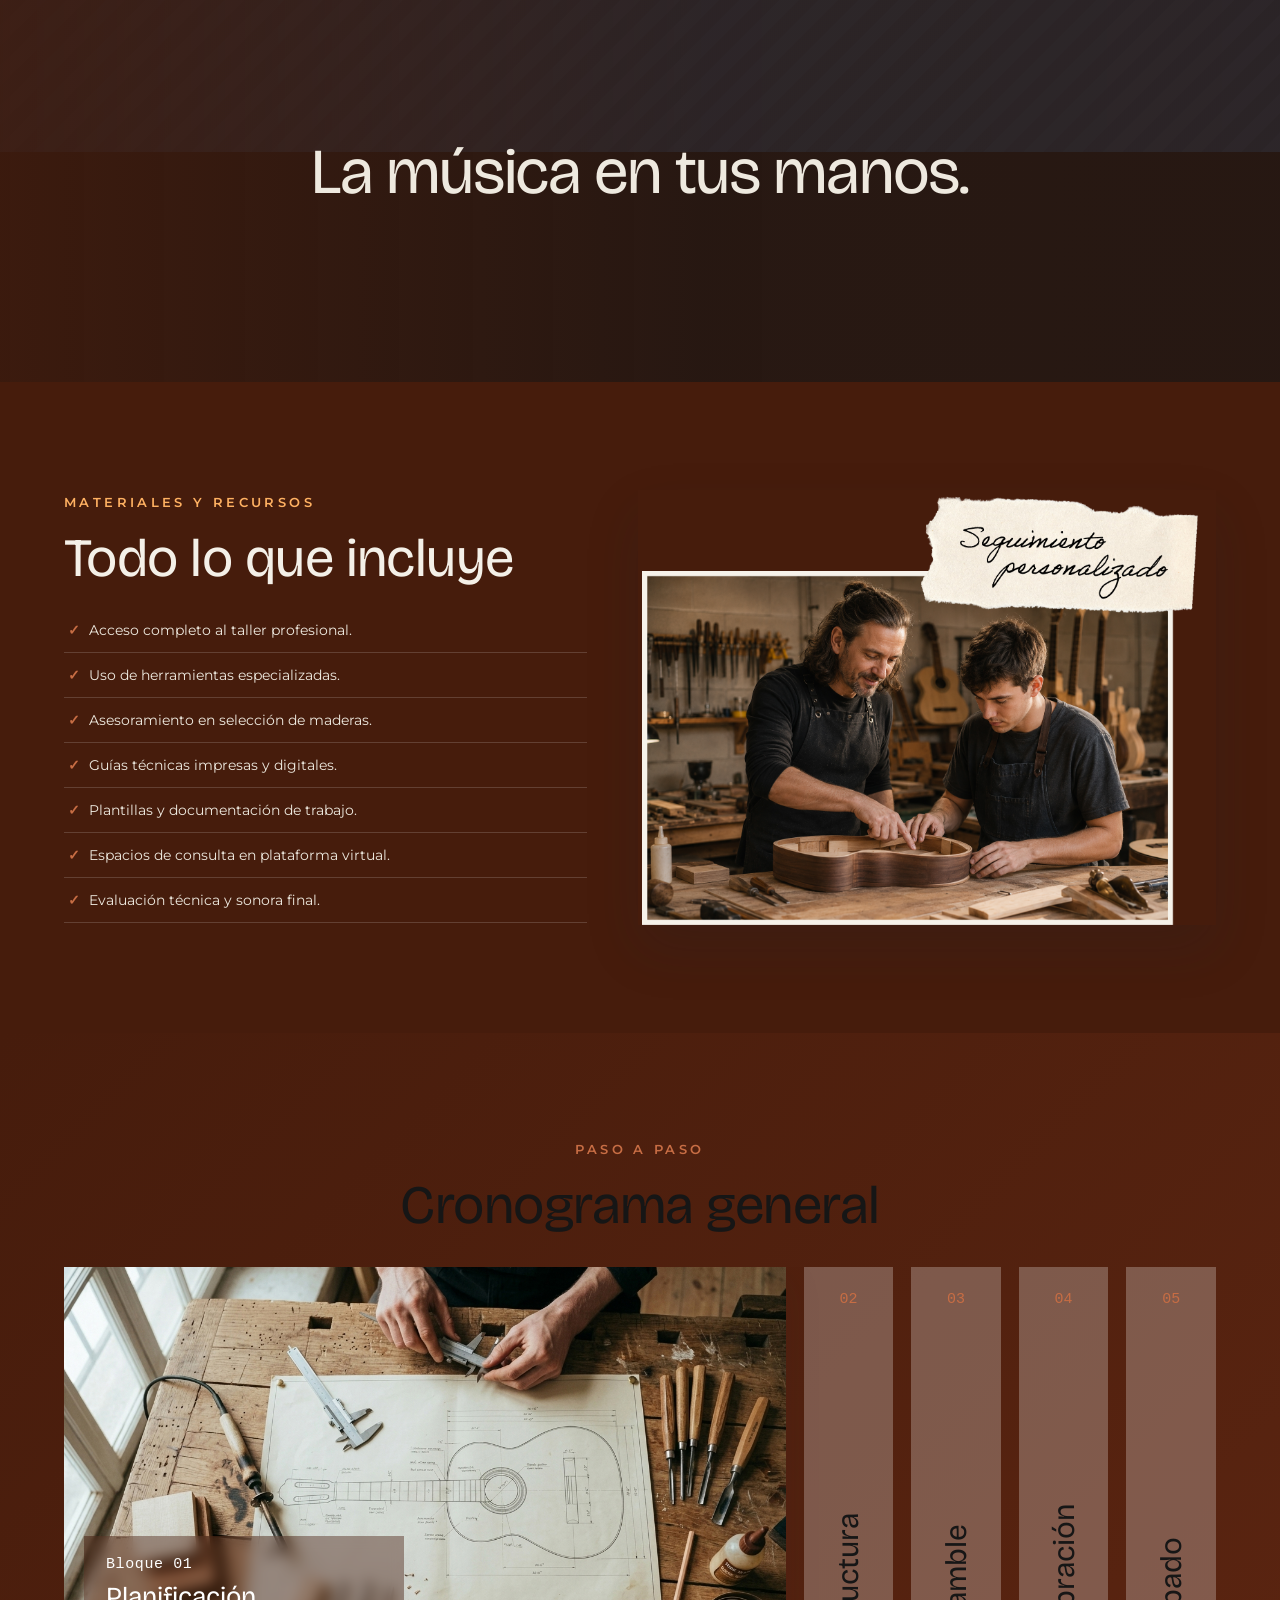
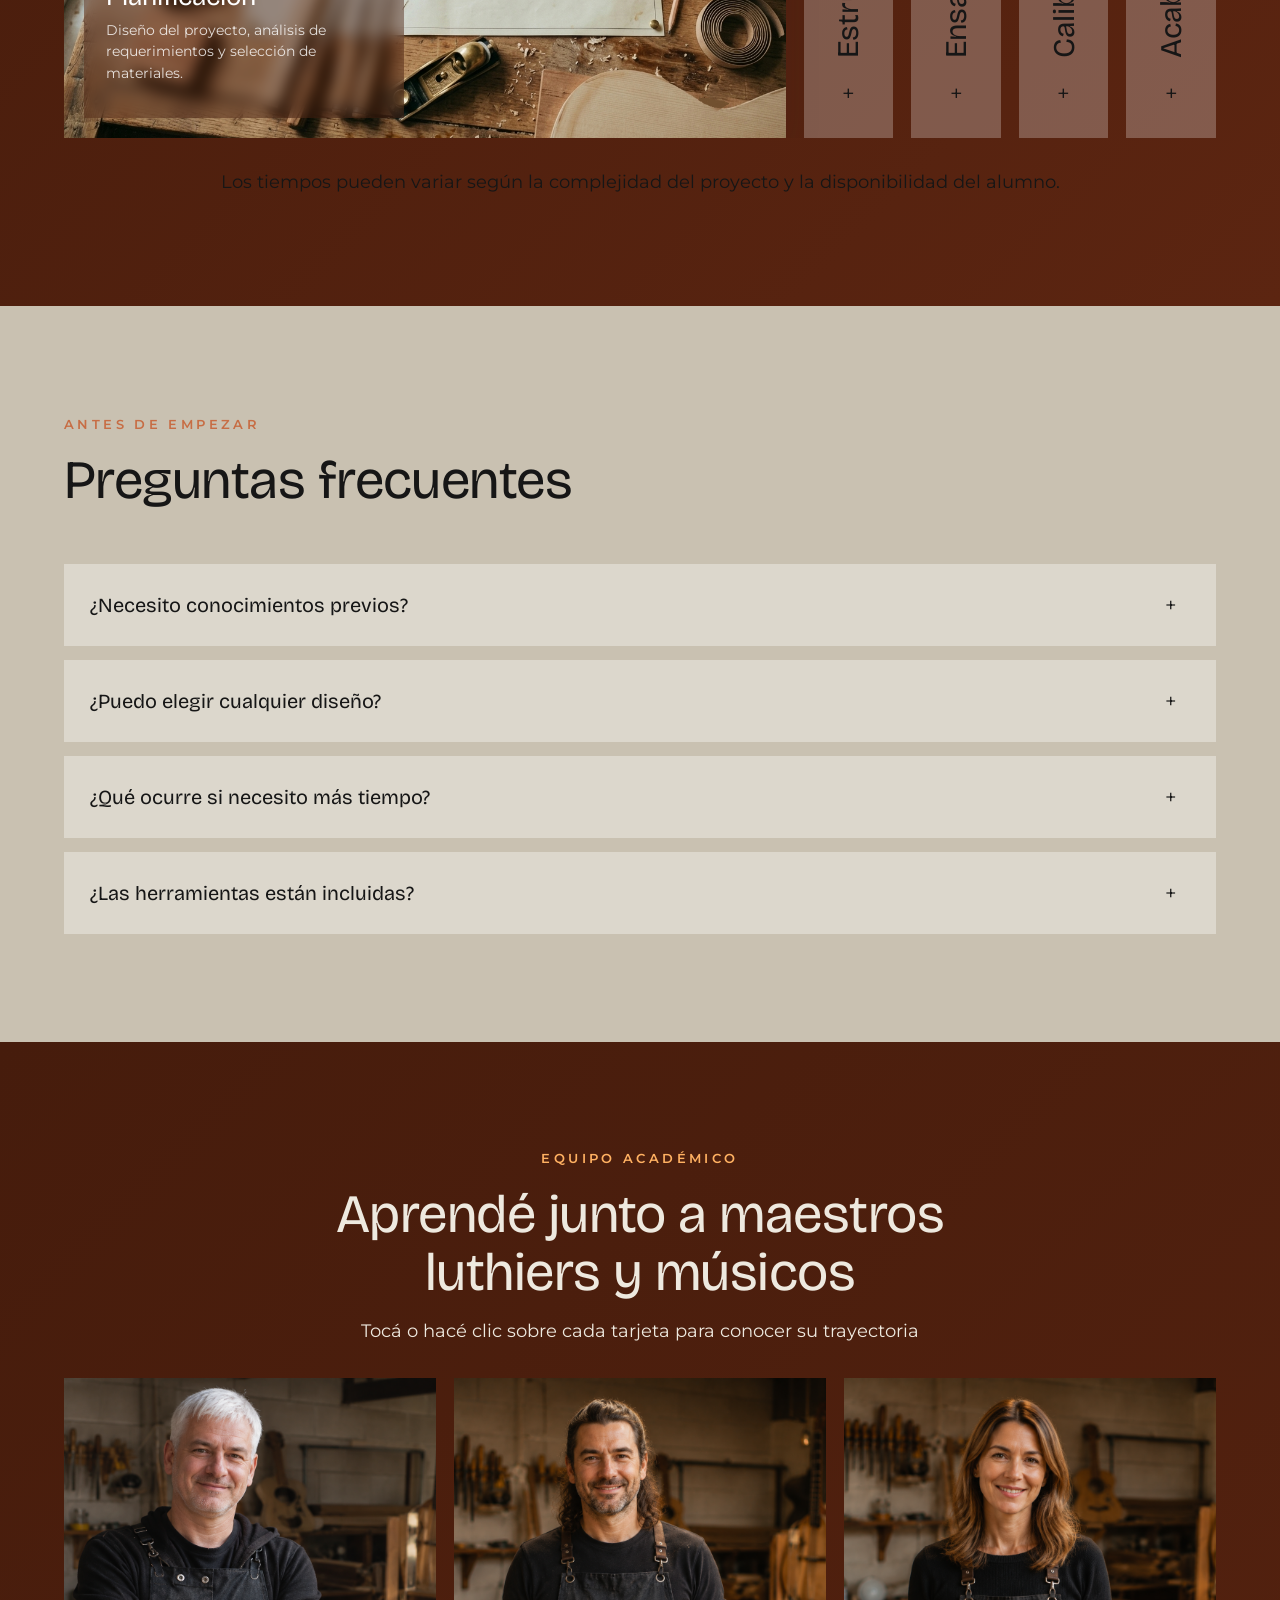
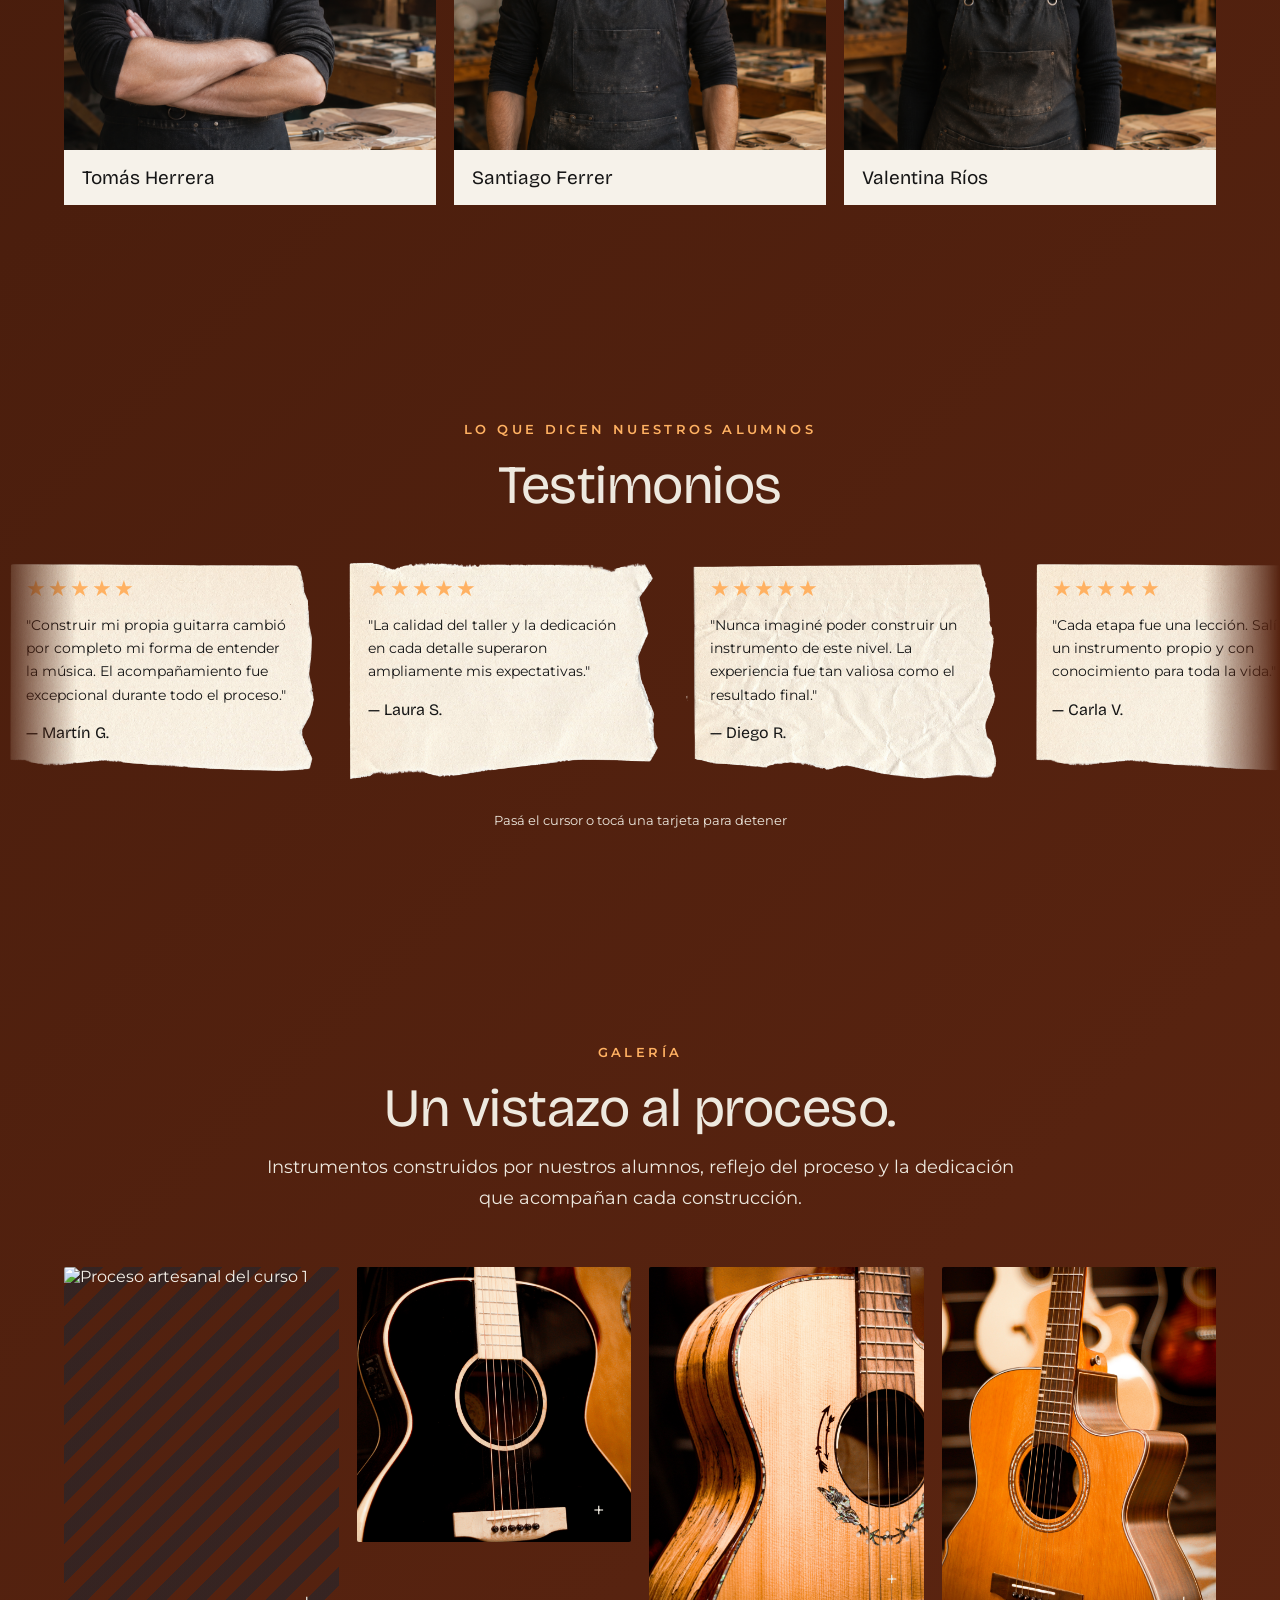
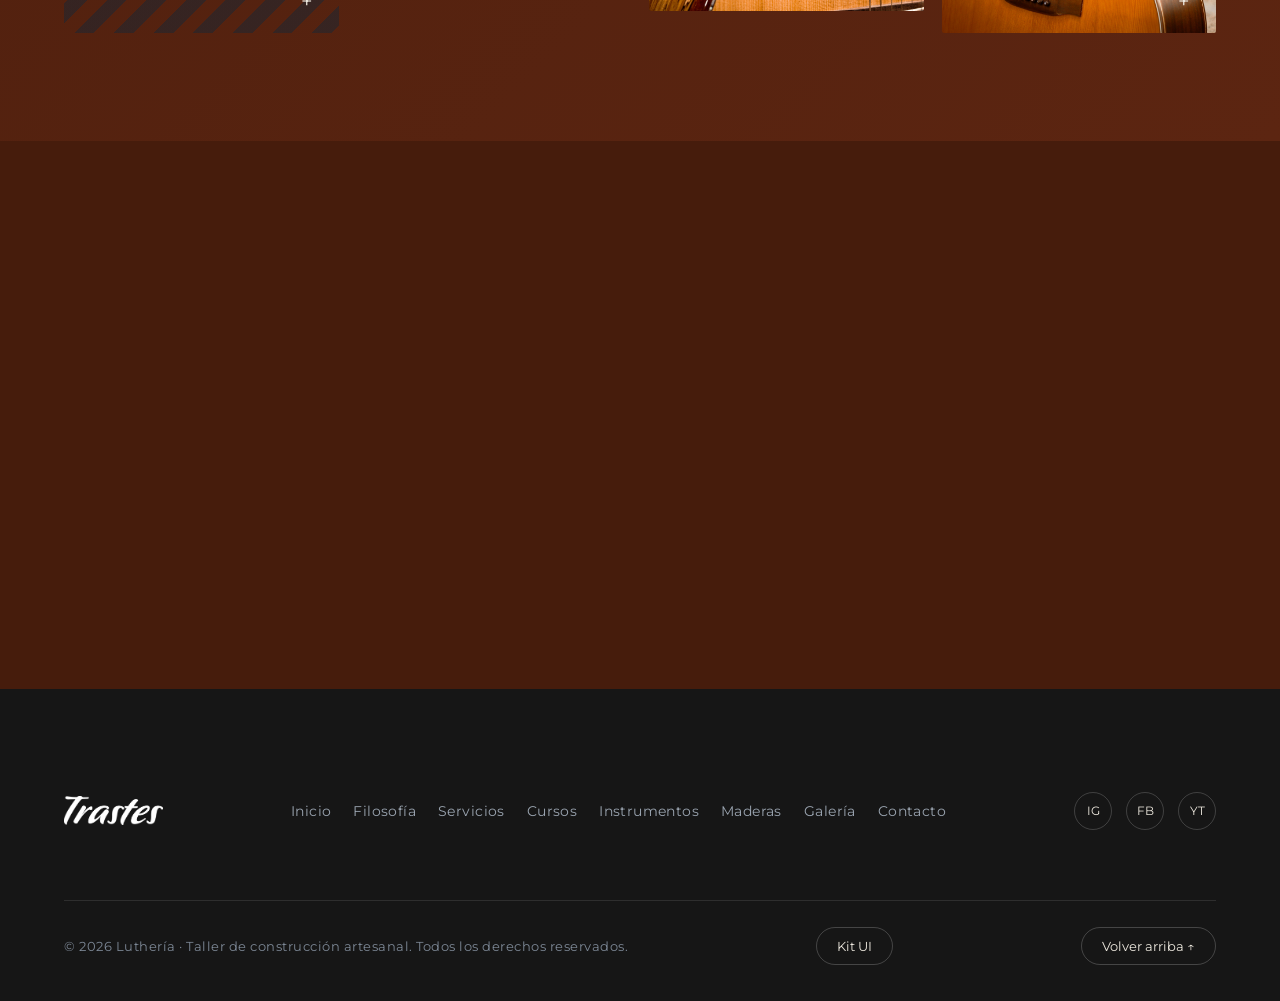
==== commit 01157d16: "modified:   css/curso-detalle.css 	modified:   css/style.css 	modified:   curso-instrumento-a-medida" ====
--- a/curso-instrumento-a-medida.html
+++ b/curso-instrumento-a-medida.html
@@ -255,9 +255,9 @@
                   <!-- IMAGEN DEFINITIVA — Bloque 1 (Mes 1): reemplazar este placeholder por assets/cursos/curso-a/cronograma/bloque-1.jpg -->
                   <img src="assets/cursos/curso-a/cronograma/bloque-1.jpg" alt="Bloque 1 — Mes 1" loading="lazy">
                   <div class="wood-overlay">
-                    <span class="wood-overlay-idx">01</span>
-                    <h3 class="wood-overlay-name">Mes 1</h3>
-                    <p class="wood-overlay-desc">Diseño del proyecto y selección de materiales.</p>
+                    <span class="wood-overlay-idx">Bloque 01</span>
+                    <h3 class="wood-overlay-name">Planificación</h3>
+                    <p class="wood-overlay-desc">Diseño del proyecto, análisis de requerimientos y selección de materiales.</p>
                   </div>
                 </div>
               </div>
@@ -278,9 +278,9 @@
                   <!-- IMAGEN DEFINITIVA — Bloque 2 (Meses 2 y 3): reemplazar este placeholder por assets/cursos/curso-a/cronograma/bloque-2.jpg -->
                   <img src="assets/cursos/curso-a/cronograma/bloque-2.jpg" alt="Bloque 2 — Meses 2 y 3" loading="lazy">
                   <div class="wood-overlay">
-                    <span class="wood-overlay-idx">02</span>
-                    <h3 class="wood-overlay-name">Meses 2 y 3</h3>
-                    <p class="wood-overlay-desc">Preparación de piezas estructurales.</p>
+                    <span class="wood-overlay-idx">Bloque 02</span>
+                    <h3 class="wood-overlay-name">Estructura</h3>
+                    <p class="wood-overlay-desc">Preparación de piezas estructurales. Fundamentos de carpinteria aplicada.</p>
                   </div>
                 </div>
               </div>
@@ -301,9 +301,9 @@
                   <!-- IMAGEN DEFINITIVA — Bloque 3 (Meses 4 y 5): reemplazar este placeholder por assets/cursos/curso-a/cronograma/bloque-3.jpg -->
                   <img src="assets/cursos/curso-a/cronograma/bloque-3.jpg" alt="Bloque 3 — Meses 4 y 5" loading="lazy">
                   <div class="wood-overlay">
-                    <span class="wood-overlay-idx">03</span>
-                    <h3 class="wood-overlay-name">Meses 4 y 5</h3>
-                    <p class="wood-overlay-desc">Construcción y ensamblado del instrumento.</p>
+                    <span class="wood-overlay-idx">Bloque 03</span>
+                    <h3 class="wood-overlay-name">Ensamble</h3>
+                    <p class="wood-overlay-desc">Ensamblado del instrumento. Formas de colocación y métodos de fijación.</p>
                   </div>
                 </div>
               </div>
@@ -324,8 +324,8 @@
                   <!-- IMAGEN DEFINITIVA — Bloque 4 (Meses 6 y 7): reemplazar este placeholder por assets/cursos/curso-a/cronograma/bloque-4.jpg -->
                   <img src="assets/cursos/curso-a/cronograma/bloque-4.jpg" alt="Bloque 4 — Meses 6 y 7" loading="lazy">
                   <div class="wood-overlay">
-                    <span class="wood-overlay-idx">04</span>
-                    <h3 class="wood-overlay-name">Meses 6 y 7</h3>
+                    <span class="wood-overlay-idx">Bloque 04</span>
+                    <h3 class="wood-overlay-name">Calibración</h3>
                     <p class="wood-overlay-desc">Perfilado, calibración y detalles constructivos.</p>
                   </div>
                 </div>
@@ -347,9 +347,9 @@
                   <!-- IMAGEN DEFINITIVA — Bloque 5 (Meses 8 a 10): reemplazar este placeholder por assets/cursos/curso-a/cronograma/bloque-5.jpg -->
                   <img src="assets/cursos/curso-a/cronograma/bloque-5.jpg" alt="Bloque 5 — Meses 8 a 10" loading="lazy">
                   <div class="wood-overlay">
-                    <span class="wood-overlay-idx">05</span>
-                    <h3 class="wood-overlay-name">Meses 8 a 10</h3>
-                    <p class="wood-overlay-desc">Terminaciones, acabado final y puesta a punto.</p>
+                    <span class="wood-overlay-idx">Bloque 05</span>
+                    <h3 class="wood-overlay-name">Acabado</h3>
+                    <p class="wood-overlay-desc">Terminaciones, acabado final y puesta a punto. Pruebas de sonido en estudio musical.</p>
                   </div>
                 </div>
               </div>
--- a/css/style.css
+++ b/css/style.css
@@ -542,7 +542,7 @@
 
 .hero-subtitle {
   font-family: var(--sans);
-  font-weight: 400;
+  font-weight: 550;
   font-size: clamp(16px, 1.5vw, 19px);
   line-height: 1.75;
   color: #EEE9DF;
@@ -693,7 +693,7 @@
   font-size: clamp(36px, 5vw, 75px);
   line-height: 1.05;
   letter-spacing: -.02em;
-  color: #F4F0E8;
+  color: #EEE9DF;
   text-align: center;
   max-width: 760px;
   margin: 0 auto;
@@ -711,7 +711,7 @@
 .servicios {
   position: relative;
   background: linear-gradient(135deg, #461c0c 0%, #5e2410 100%);
-  color: #f4f0e8;
+  color: #ffffff;
   padding: var(--pad-y) 50px;
 }
 
@@ -722,11 +722,11 @@
 }
 
 .servicios .section-title {
-  color: #f4f0e8;
+  color: #EEE9DF;
 }
 
 .servicios .section-text {
-  color: #e6d8c8;
+  color: #EEE9DF;
 }
 
 .services-grid {
@@ -766,7 +766,7 @@
   font-weight: 400;
   font-size: 24px;
   margin: 18px 0 12px;
-  color: #f4f0e8;
+  color: #ffffff;
   text-align: center;
 }
 
@@ -775,7 +775,7 @@
   font-weight: 300;
   font-size: 15px;
   line-height: 1.7;
-  color: #eadfd2;
+  color: #ffffff;
   text-align: center;
 }
 
@@ -805,12 +805,12 @@
 }
 
 .cursos .section-header h2 {
-  color: #ffffff;
+  color: #EEE9DF;
   text-align: center;
 }
 
 .cursos .section-header p {
-  color: #e6d8c8;
+  color: #EEE9DF;
   text-align: center;
 }
 
@@ -931,8 +931,8 @@
   display: flex;
   flex-direction: column;
   flex: 1;
-  text-align: center;
-  align-items: center;
+  text-align: left;
+  align-items: flex-start;
 }
 
 .course-stars {
@@ -949,17 +949,7 @@
   line-height: 1.12;
   margin: 0 0 8px;
   color: var(--dark);
-  text-align: center;
-}
-
-.course-desc {
-  font-family: var(--sans);
-  font-weight: 400;
-  font-size: 14.5px;
-  line-height: 1.55;
-  color: var(--text-3);
-  margin: 0 0 12px;
-  text-align: center;
+  text-align: left;
 }
 
 .course-includes {
@@ -987,12 +977,12 @@
   width: 100%;
   display: flex;
   flex-direction: column;
-  align-items: center;
+  align-items: flex-start;
 }
 
 .price-placeholder {
   font-family: var(--serif);
-  font-size: 22px;
+  font-size: 30px;
   letter-spacing: .06em;
   color: var(--dark);
   /*border: 2px dashed rgba(129, 63, 43, 0.28);*/
@@ -1281,7 +1271,7 @@
   font-weight: 400;
   font-size: clamp(30px, 3.6vw, 46px);
   margin: 0 0 28px;
-  color: #F4F0E8;
+  color: #FFFFFF;
 }
 
 .ficha-fields {
@@ -1300,7 +1290,7 @@
   font-size: 14px;
   font-weight: 500;
   letter-spacing: .02em;
-  color: var(--text-light);
+  color: #FFFFFF;
 }
 .ficha-row dd {
   font-family: ui-monospace, monospace;
@@ -1308,6 +1298,7 @@
   letter-spacing: .04em;
   color: #FFFFFF;
   margin: 0;
+  text-align: right;
 }
 
 /* ============================================================
@@ -1441,8 +1432,8 @@
   bottom: 20px;
   z-index: 2;
   max-width: 320px;
-  background: #c76d4423;
-  backdrop-filter: blur(10px);
+  background: #461c0c6b;
+  backdrop-filter: blur(7px);
   -webkit-backdrop-filter: blur(8px);
   padding: 20px 22px;
 }
@@ -1612,11 +1603,11 @@
 }
 
 .galeria .section-title {
-  color: #f4f0e8;
+  color: #EEE9DF;
 }
 
 .galeria .section-text {
-  color: #e6d8c8;
+  color: #EEE9DF;
 }
 
 .gallery-grid {
@@ -1687,6 +1678,10 @@
   text-align: center;
 }
 
+.contacto .section-title--light {
+  color: #EEE9DF;
+}
+
 .contact-grid {
   display: flex;
   flex-direction: column;
@@ -1732,7 +1727,7 @@
 }
 .contact-row dd {
   font-family: var(--sans);
-  font-size: 14px;
+  font-size: 15px;
   letter-spacing: .04em;
   color: #ffffff;
   margin: 0;
--- a/css/curso-detalle.css
+++ b/css/curso-detalle.css
@@ -82,9 +82,9 @@
 .testimonio-bg-3 { background-image: url("../assets/cursos/curso-a/testimonios/testimonios-3.png"); }
 .curso-testimonial-quote {
   font-family: var(--sans);
-  font-weight: 300;
-  font-size: 14.5px;
-  line-height: 1.7;
+  font-weight: 400;
+  font-size: 14px;
+  line-height: 1.65;
   color: var(--text-2);
   margin: 12px 0 16px;
 }
@@ -250,7 +250,7 @@
   font-family: var(--sans);
   font-size: 13px;
   line-height: 1.5;
-  color: var(--text-light);
+  color: #fff;
   margin: 0 0 12px;
   padding-bottom: 12px;
   border-bottom: 1px solid rgba(255, 255, 255, .16);
@@ -270,7 +270,7 @@
   font-weight: 300;
   font-size: 13px;
   line-height: 1.65;
-  color: var(--text-light);
+  color: #fff;
   margin: 4px 0 0;
 }
 
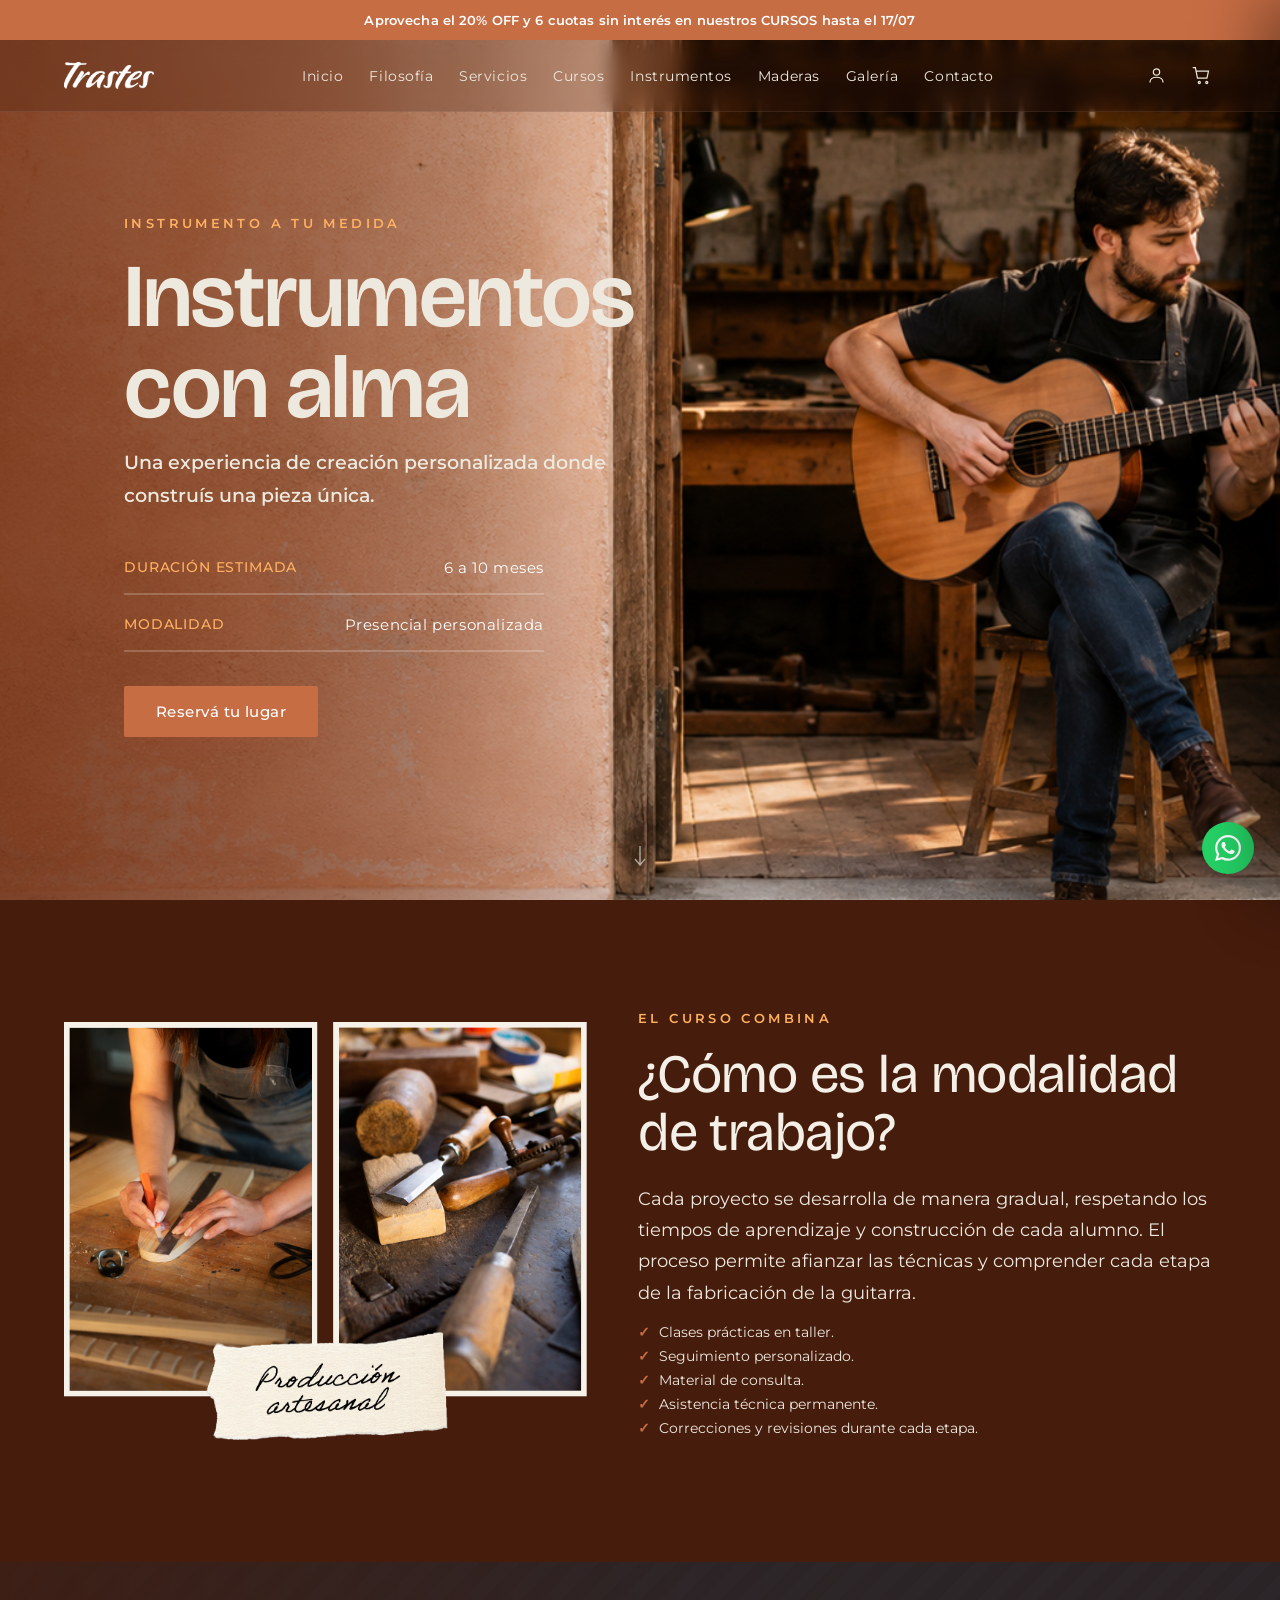
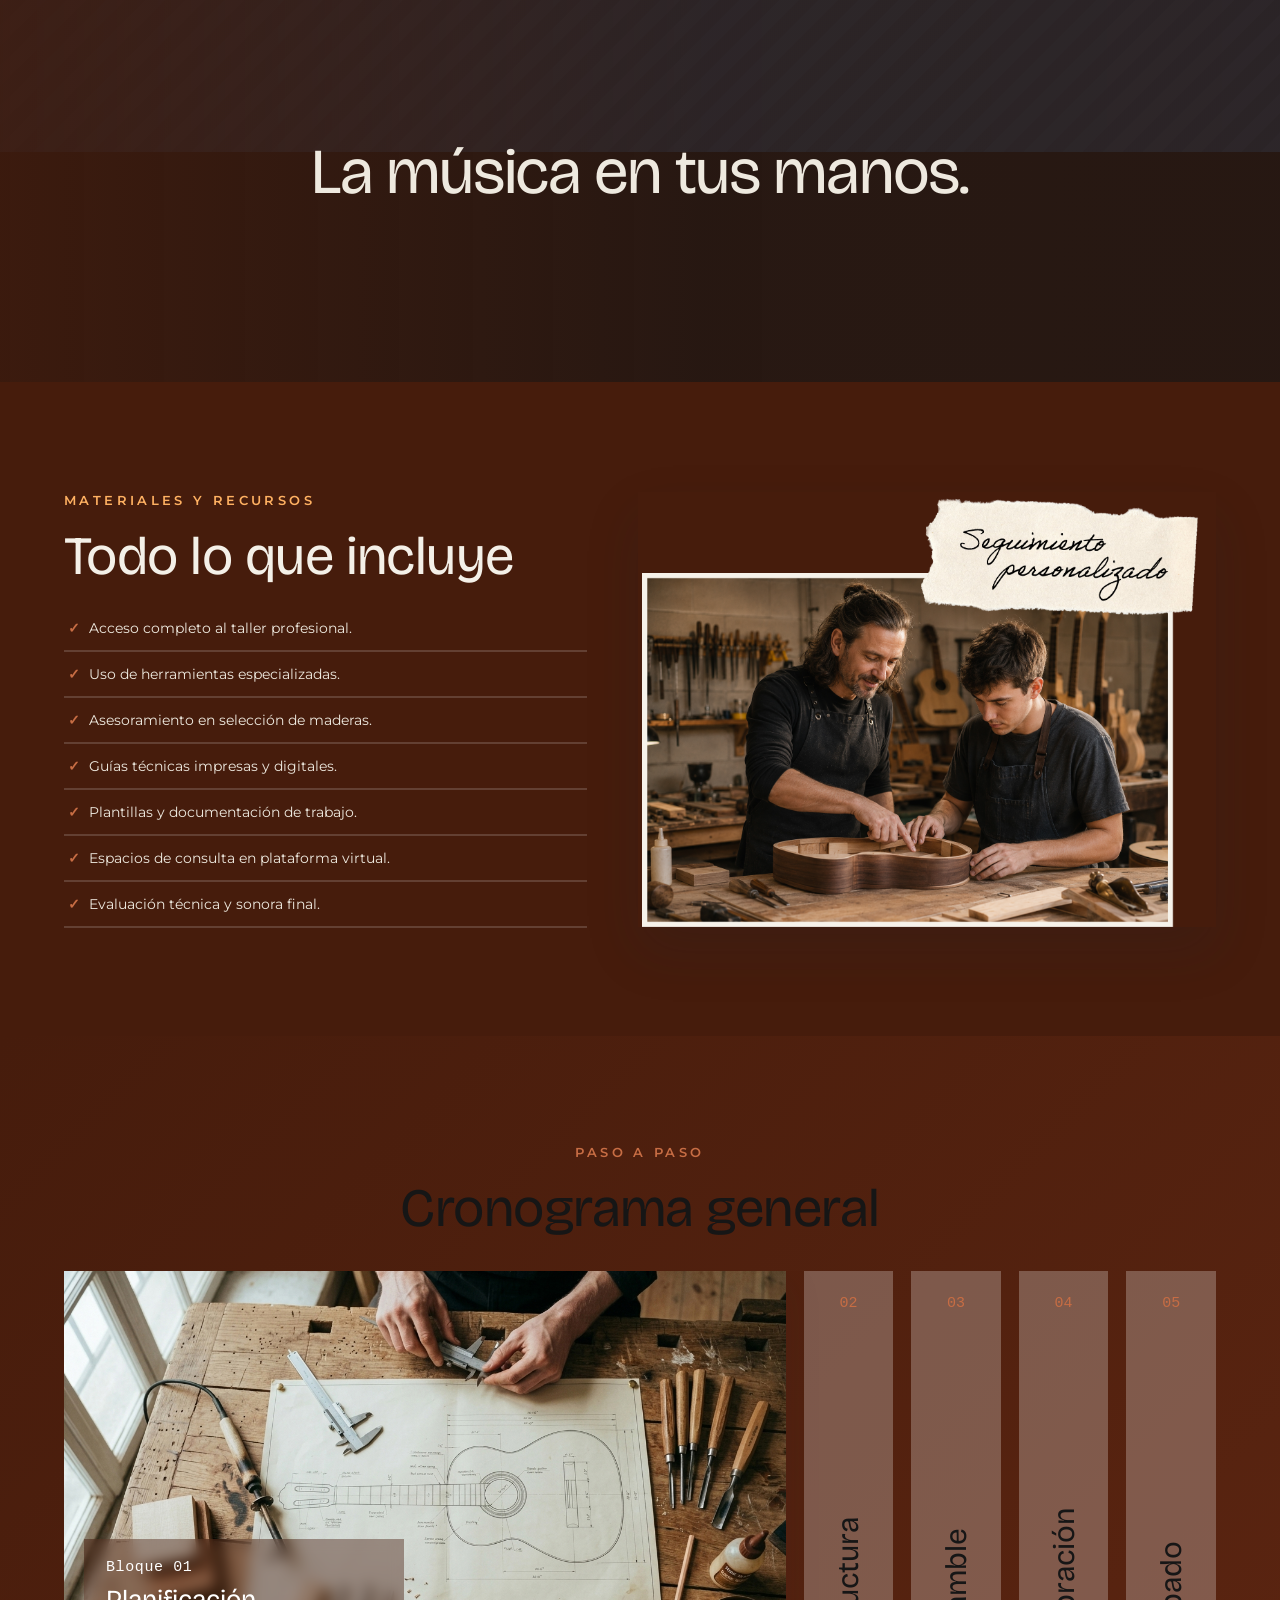
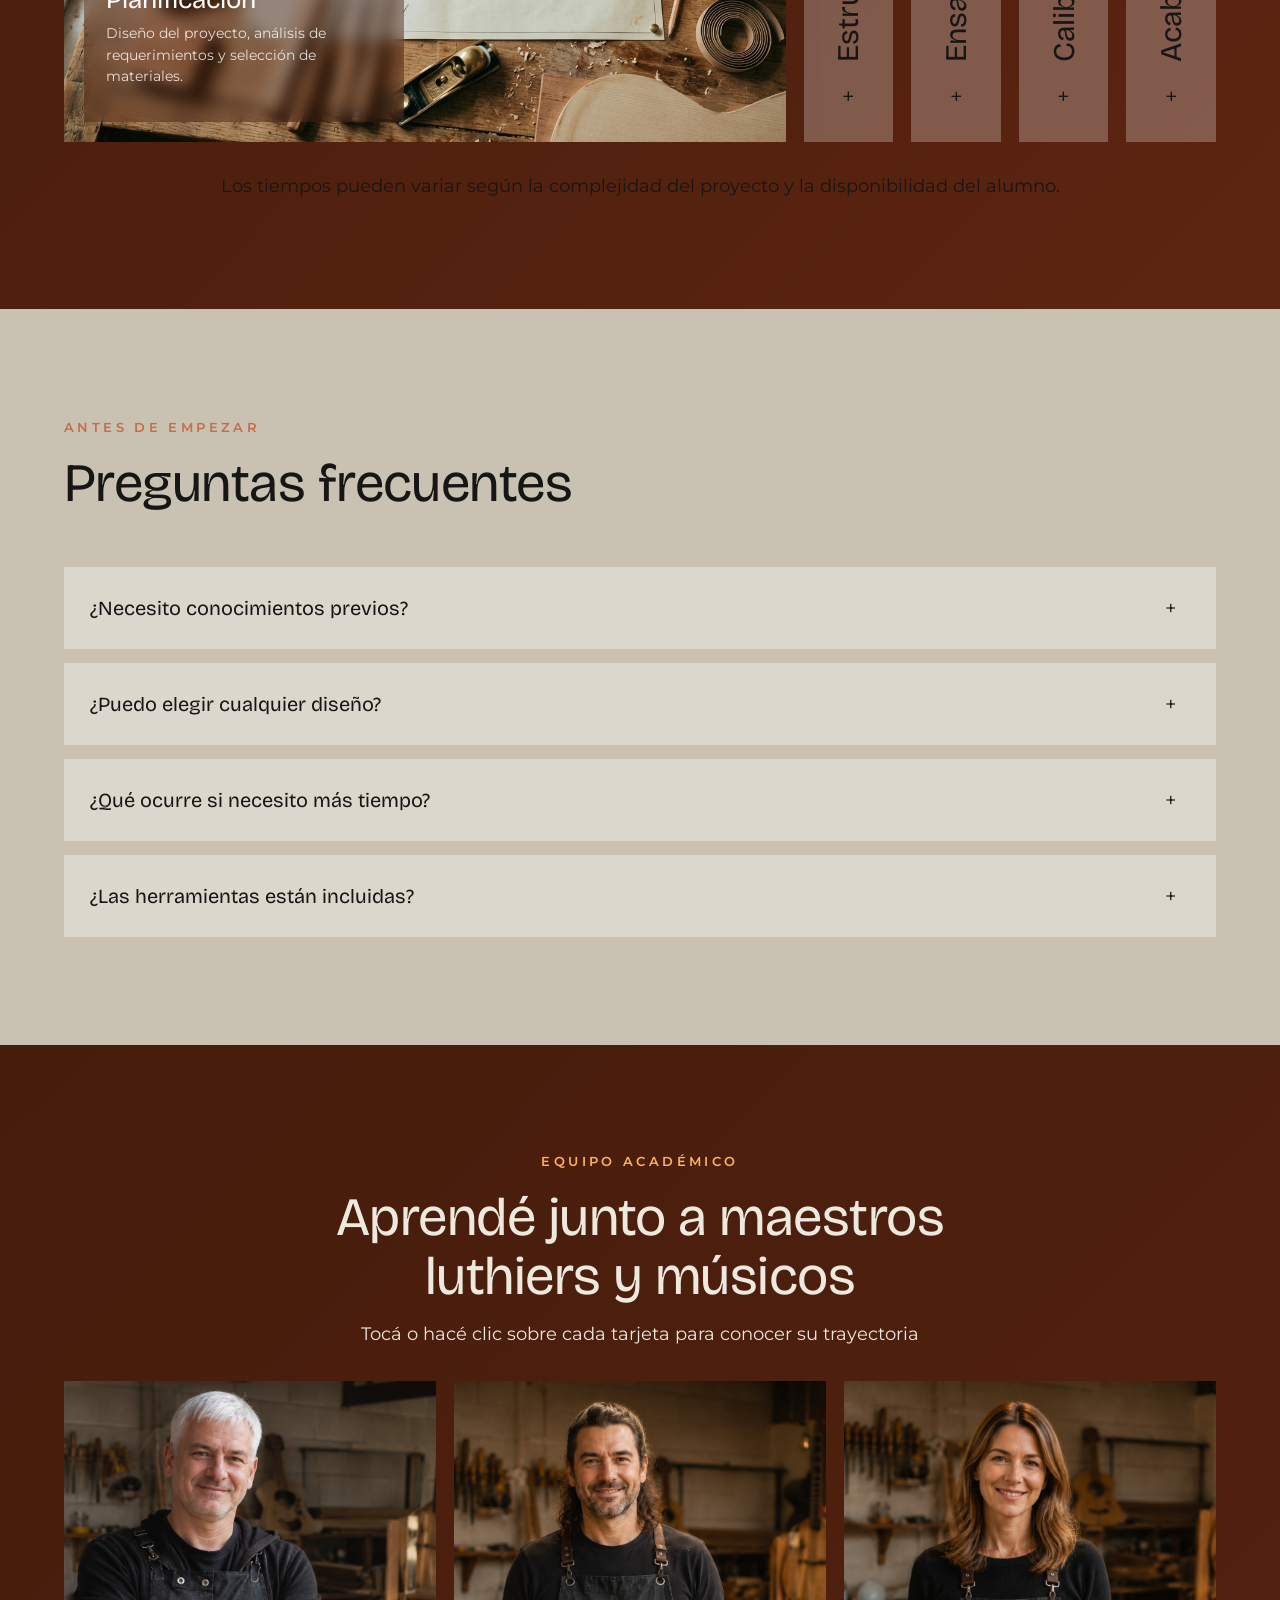
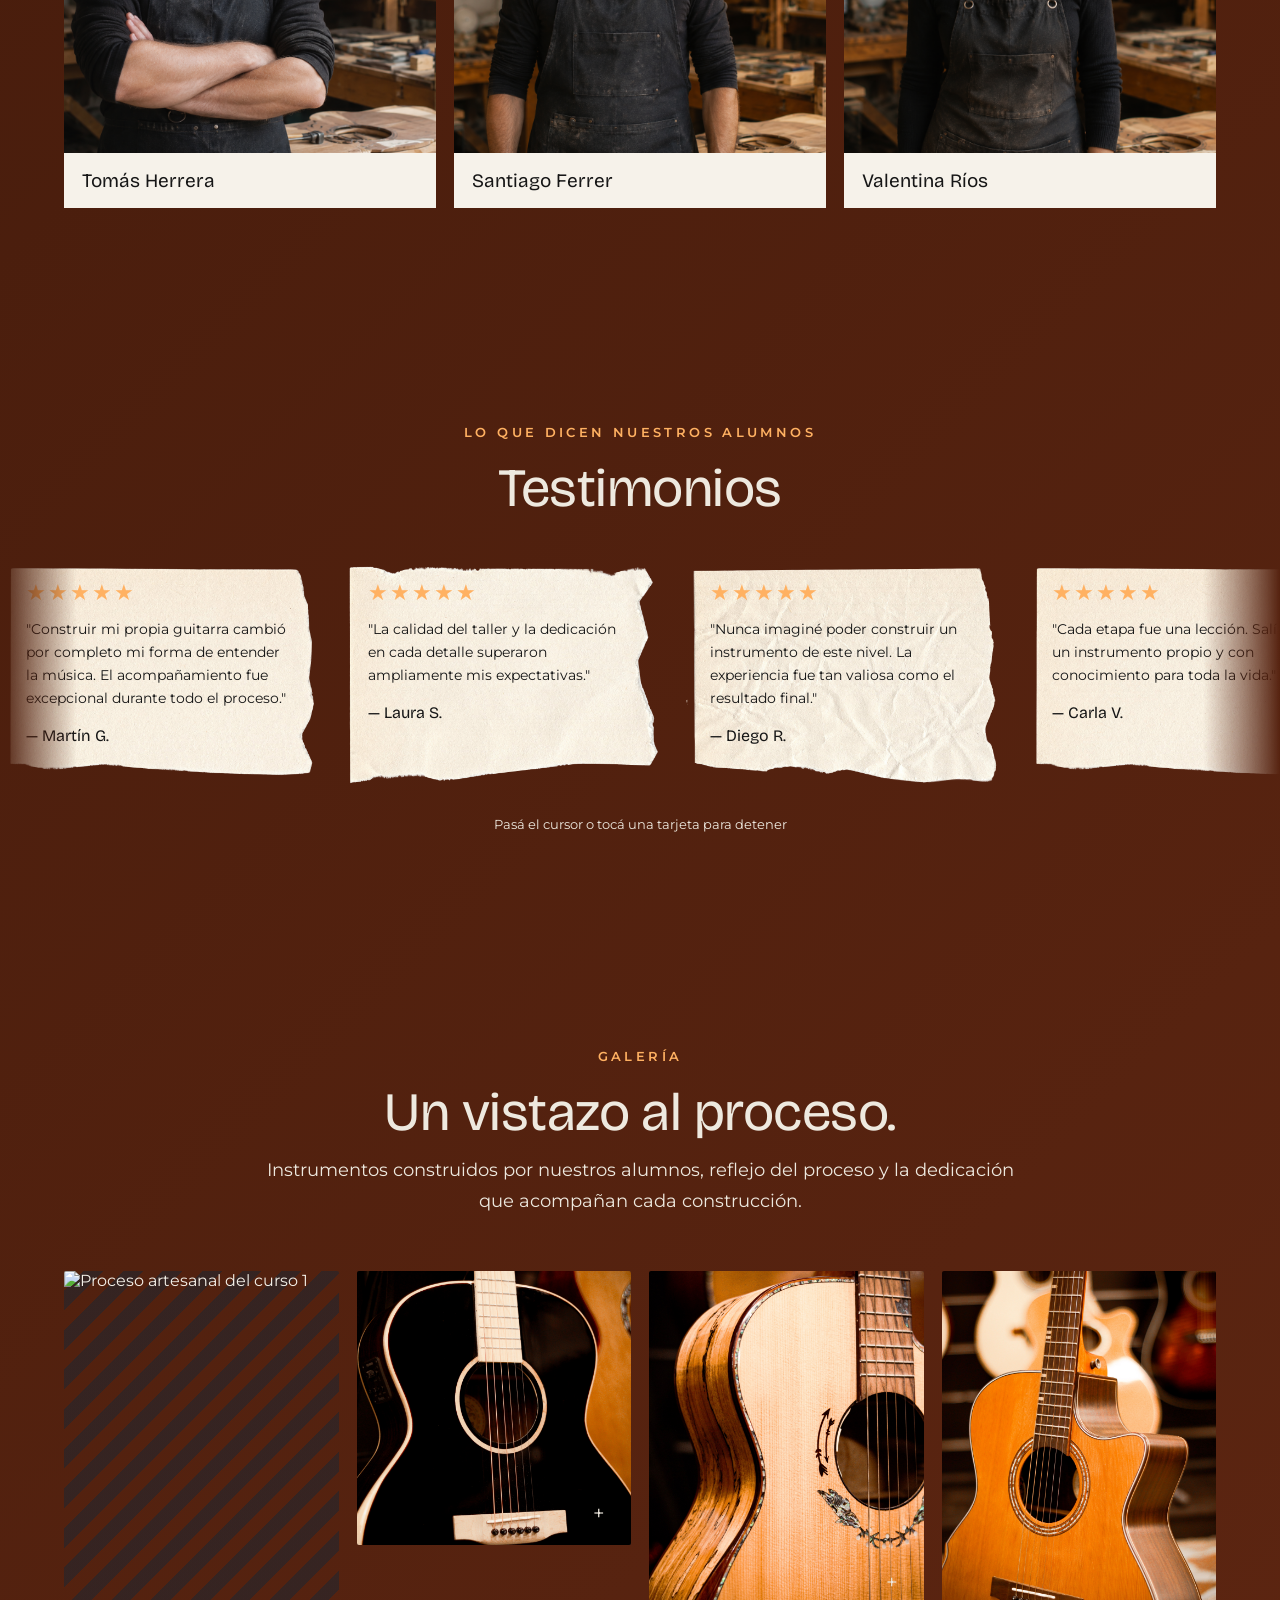
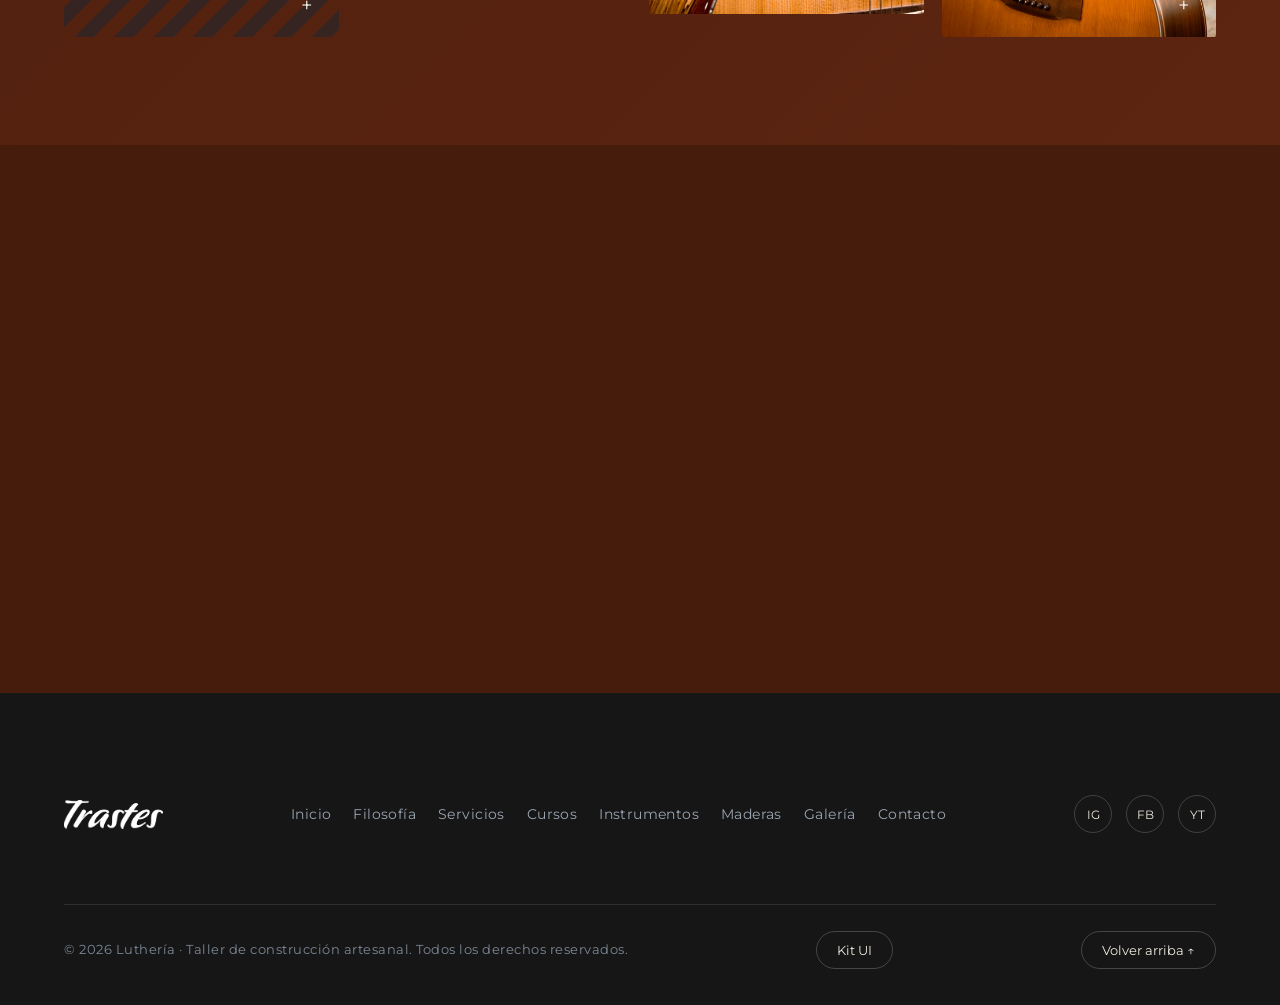
==== commit f1d17367: "modified:   css/curso-detalle.css 	modified:   css/kit-ui.css 	modified:   css/responsive.css 	modif" ====
--- a/curso-instrumento-a-medida.html
+++ b/curso-instrumento-a-medida.html
@@ -27,7 +27,7 @@
   <!-- ============================================================
        PROMO BAR (hide on scroll)
   ============================================================ -->
-  <a href="index.html#cursos" id="promo-bar" class="promo-bar">Aprovecha el 20% OFF y 6 cuotas sin interés en nuestros CURSOS hasta el 17/07</a>
+  <a href="trastes.html#cursos" id="promo-bar" class="promo-bar">Aprovecha el 20% OFF y 6 cuotas sin interés en nuestros CURSOS hasta el 17/07</a>
 
   <!-- ============================================================
        NAVBAR (sticky) — igual que index.html
@@ -36,20 +36,20 @@
     <div class="navbar-inner">
 
       <!-- Logo -->
-      <a href="index.html" class="navbar-logo" aria-label="Luthería — Inicio">
+      <a href="trastes.html" class="navbar-logo" aria-label="Luthería — Inicio">
         <div class="logo-badge"> <img src="./assets/logo/TRASTES.png"> </div>
       </a>
 
       <!-- Nav links (desktop) -->
       <nav id="nav-links" aria-label="Navegación principal">
-        <a href="index.html#inicio"       class="nav-link">Inicio</a>
-        <a href="index.html#filosofia"    class="nav-link">Filosofía</a>
-        <a href="index.html#servicios"    class="nav-link">Servicios</a>
-        <a href="index.html#cursos"       class="nav-link">Cursos</a>
-        <a href="index.html#instrumentos" class="nav-link">Instrumentos</a>
-        <a href="index.html#maderas"      class="nav-link">Maderas</a>
-        <a href="index.html#galeria"      class="nav-link">Galería</a>
-        <a href="index.html#contacto"     class="nav-link">Contacto</a>
+        <a href="trastes.html#inicio"       class="nav-link">Inicio</a>
+        <a href="trastes.html#filosofia"    class="nav-link">Filosofía</a>
+        <a href="trastes.html#servicios"    class="nav-link">Servicios</a>
+        <a href="trastes.html#cursos"       class="nav-link">Cursos</a>
+        <a href="trastes.html#instrumentos" class="nav-link">Instrumentos</a>
+        <a href="trastes.html#maderas"      class="nav-link">Maderas</a>
+        <a href="trastes.html#galeria"      class="nav-link">Galería</a>
+        <a href="trastes.html#contacto"     class="nav-link">Contacto</a>
       </nav>
 
       <!-- Icons + hamburger -->
@@ -84,14 +84,14 @@
   ============================================================ -->
   <div id="menu-overlay" class="menu-overlay" aria-hidden="true"></div>
   <nav id="mobile-menu" class="mobile-menu" aria-label="Menú móvil" aria-hidden="true">
-    <a href="index.html#inicio"       class="mobile-nav-link">Inicio</a>
-    <a href="index.html#filosofia"    class="mobile-nav-link">Filosofía</a>
-    <a href="index.html#servicios"    class="mobile-nav-link">Servicios</a>
-    <a href="index.html#cursos"       class="mobile-nav-link">Cursos</a>
-    <a href="index.html#instrumentos" class="mobile-nav-link">Instrumentos</a>
-    <a href="index.html#maderas"      class="mobile-nav-link">Maderas</a>
-    <a href="index.html#galeria"      class="mobile-nav-link">Galería</a>
-    <a href="index.html#contacto"     class="mobile-nav-link">Contacto</a>
+    <a href="trastes.html#inicio"       class="mobile-nav-link">Inicio</a>
+    <a href="trastes.html#filosofia"    class="mobile-nav-link">Filosofía</a>
+    <a href="trastes.html#servicios"    class="mobile-nav-link">Servicios</a>
+    <a href="trastes.html#cursos"       class="mobile-nav-link">Cursos</a>
+    <a href="trastes.html#instrumentos" class="mobile-nav-link">Instrumentos</a>
+    <a href="trastes.html#maderas"      class="mobile-nav-link">Maderas</a>
+    <a href="trastes.html#galeria"      class="mobile-nav-link">Galería</a>
+    <a href="trastes.html#contacto"     class="mobile-nav-link">Contacto</a>
   </nav>
 
   <!-- ============================================================
@@ -666,27 +666,33 @@
           </div>
 
           <form id="contact-form" class="contact-form" novalidate data-reveal>
-            <div class="form-group">
-              <label for="nombre">Nombre</label>
-              <input type="text" id="nombre" name="nombre" placeholder="Tu nombre" autocomplete="given-name">
-              <span class="form-error" id="error-nombre" role="alert"></span>
-            </div>
-            <div class="form-group">
-              <label for="apellido">Apellido</label>
-              <input type="text" id="apellido" name="apellido" placeholder="Tu apellido" autocomplete="family-name">
-              <span class="form-error" id="error-apellido" role="alert"></span>
-            </div>
-            <div class="form-group">
-              <label for="email">Email</label>
-              <input type="email" id="email" name="email" placeholder="tu@email.com" autocomplete="email">
-              <span class="form-error" id="error-email" role="alert"></span>
-            </div>
-            <div class="form-group">
-              <label for="telefono">Teléfono</label>
-              <input type="tel" id="telefono" name="telefono" placeholder="+54 ..." autocomplete="tel">
-              <span class="form-error" id="error-telefono" role="alert"></span>
-            </div>
-            <div class="form-group">
+            <div class="form-row">
+              <div class="form-col">
+                <div class="form-group">
+                  <label for="nombre">Nombre</label>
+                  <input type="text" id="nombre" name="nombre" placeholder="Tu nombre" autocomplete="given-name">
+                  <span class="form-error" id="error-nombre" role="alert"></span>
+                </div>
+                <div class="form-group">
+                  <label for="apellido">Apellido</label>
+                  <input type="text" id="apellido" name="apellido" placeholder="Tu apellido" autocomplete="family-name">
+                  <span class="form-error" id="error-apellido" role="alert"></span>
+                </div>
+              </div>
+              <div class="form-col">
+                <div class="form-group">
+                  <label for="email">Email</label>
+                  <input type="email" id="email" name="email" placeholder="tu@email.com" autocomplete="email">
+                  <span class="form-error" id="error-email" role="alert"></span>
+                </div>
+                <div class="form-group">
+                  <label for="telefono">Teléfono</label>
+                  <input type="tel" id="telefono" name="telefono" placeholder="+54 ..." autocomplete="tel">
+                  <span class="form-error" id="error-telefono" role="alert"></span>
+                </div>
+              </div>
+            </div>
+            <div class="form-group form-group--message">
               <label for="mensaje">Mensaje</label>
               <textarea id="mensaje" name="mensaje" rows="4" placeholder="Contanos qué instrumento imaginás..."></textarea>
               <span class="form-error" id="error-mensaje" role="alert"></span>
@@ -706,19 +712,19 @@
   <footer class="footer" role="contentinfo">
     <div class="container">
       <div class="footer-top">
-       <a href="index.html" class="navbar-logo" aria-label="Luthería — Inicio">
+       <a href="trastes.html" class="navbar-logo" aria-label="Luthería — Inicio">
         <div class="logo-badge"> <img src="./assets/logo/TRASTES.png"> </div>
        </a>
 
         <nav class="footer-nav" aria-label="Navegación del pie de página">
-          <a href="index.html#inicio"       class="footer-link">Inicio</a>
-          <a href="index.html#filosofia"    class="footer-link">Filosofía</a>
-          <a href="index.html#servicios"    class="footer-link">Servicios</a>
-          <a href="index.html#cursos"       class="footer-link">Cursos</a>
-          <a href="index.html#instrumentos" class="footer-link">Instrumentos</a>
-          <a href="index.html#maderas"      class="footer-link">Maderas</a>
-          <a href="index.html#galeria"      class="footer-link">Galería</a>
-          <a href="index.html#contacto"     class="footer-link">Contacto</a>
+          <a href="trastes.html#inicio"       class="footer-link">Inicio</a>
+          <a href="trastes.html#filosofia"    class="footer-link">Filosofía</a>
+          <a href="trastes.html#servicios"    class="footer-link">Servicios</a>
+          <a href="trastes.html#cursos"       class="footer-link">Cursos</a>
+          <a href="trastes.html#instrumentos" class="footer-link">Instrumentos</a>
+          <a href="trastes.html#maderas"      class="footer-link">Maderas</a>
+          <a href="trastes.html#galeria"      class="footer-link">Galería</a>
+          <a href="trastes.html#contacto"     class="footer-link">Contacto</a>
         </nav>
 
         <div class="footer-socials" aria-label="Redes sociales">
--- a/css/style.css
+++ b/css/style.css
@@ -1688,7 +1688,7 @@
   align-items: center;
   max-width: 640px;
   margin: 0 auto;
-  gap: clamp(28px, 4vw, 40px);
+  gap: clamp(14px, 4vw, 40px);
 }
 
 .contact-info {
@@ -1715,7 +1715,7 @@
   justify-content: space-between;
   gap: 20px;
   padding: 16px 0;
-  border-bottom: 1px solid rgba(255,255,255,.1);
+  border-bottom: 2px solid rgba(255, 255, 255, 0.2);
 }
 .contact-row dt {
   font-family: var(--sans);
@@ -1741,13 +1741,25 @@
   padding: clamp(26px, 3.5vw, 44px);
   display: none;
   flex-direction: column;
-  gap: 20px;
+  gap: 12px;
   width: 100%;
   text-align: left;
   animation: fadeup .45s var(--ease);
 }
 .contact-form.is-open {
   display: flex;
+}
+
+.form-row {
+  display: grid;
+  grid-template-columns: 1fr 1fr;
+  gap: 20px;
+}
+
+.form-col {
+  display: flex;
+  flex-direction: column;
+  gap: 20px;
 }
 
 .form-group {
@@ -1767,7 +1779,7 @@
 .form-group textarea {
   width: 100%;
   padding: 14px 16px;
-  border-radius: 11px;
+  border-radius: 2px;
   border: 1px solid #38170af6;
   background: #2c1207;
   color: var(--bg);
--- a/css/responsive.css
+++ b/css/responsive.css
@@ -70,6 +70,11 @@
 
   /* Services: 2 → 1 column */
   .services-grid {
+    grid-template-columns: 1fr;
+  }
+
+  /* Contact form: 2 columns → 1 column */
+  .form-row {
     grid-template-columns: 1fr;
   }
 
--- a/css/curso-detalle.css
+++ b/css/curso-detalle.css
@@ -141,7 +141,7 @@
 #incluye .course-includes li {
   position: relative;
   padding: 14px 4px;
-  border-bottom: 1px solid rgba(255, 255, 255, .16);
+  border-bottom: 2px solid rgba(255, 255, 255, .16);
   white-space: nowrap;
   overflow: hidden;
   text-overflow: ellipsis;
@@ -244,7 +244,7 @@
   color: #fff;
   margin: 0 0 16px;
   padding-bottom: 14px;
-  border-bottom: 1px solid rgba(255, 255, 255, .16);
+  border-bottom: 2px solid rgba(255, 255, 255, .16);
 }
 .docente-back-field {
   font-family: var(--sans);
@@ -253,7 +253,7 @@
   color: #fff;
   margin: 0 0 12px;
   padding-bottom: 12px;
-  border-bottom: 1px solid rgba(255, 255, 255, .16);
+  border-bottom: 2px solid rgba(255, 255, 255, .16);
 }
 .docente-back-field b {
   display: block;
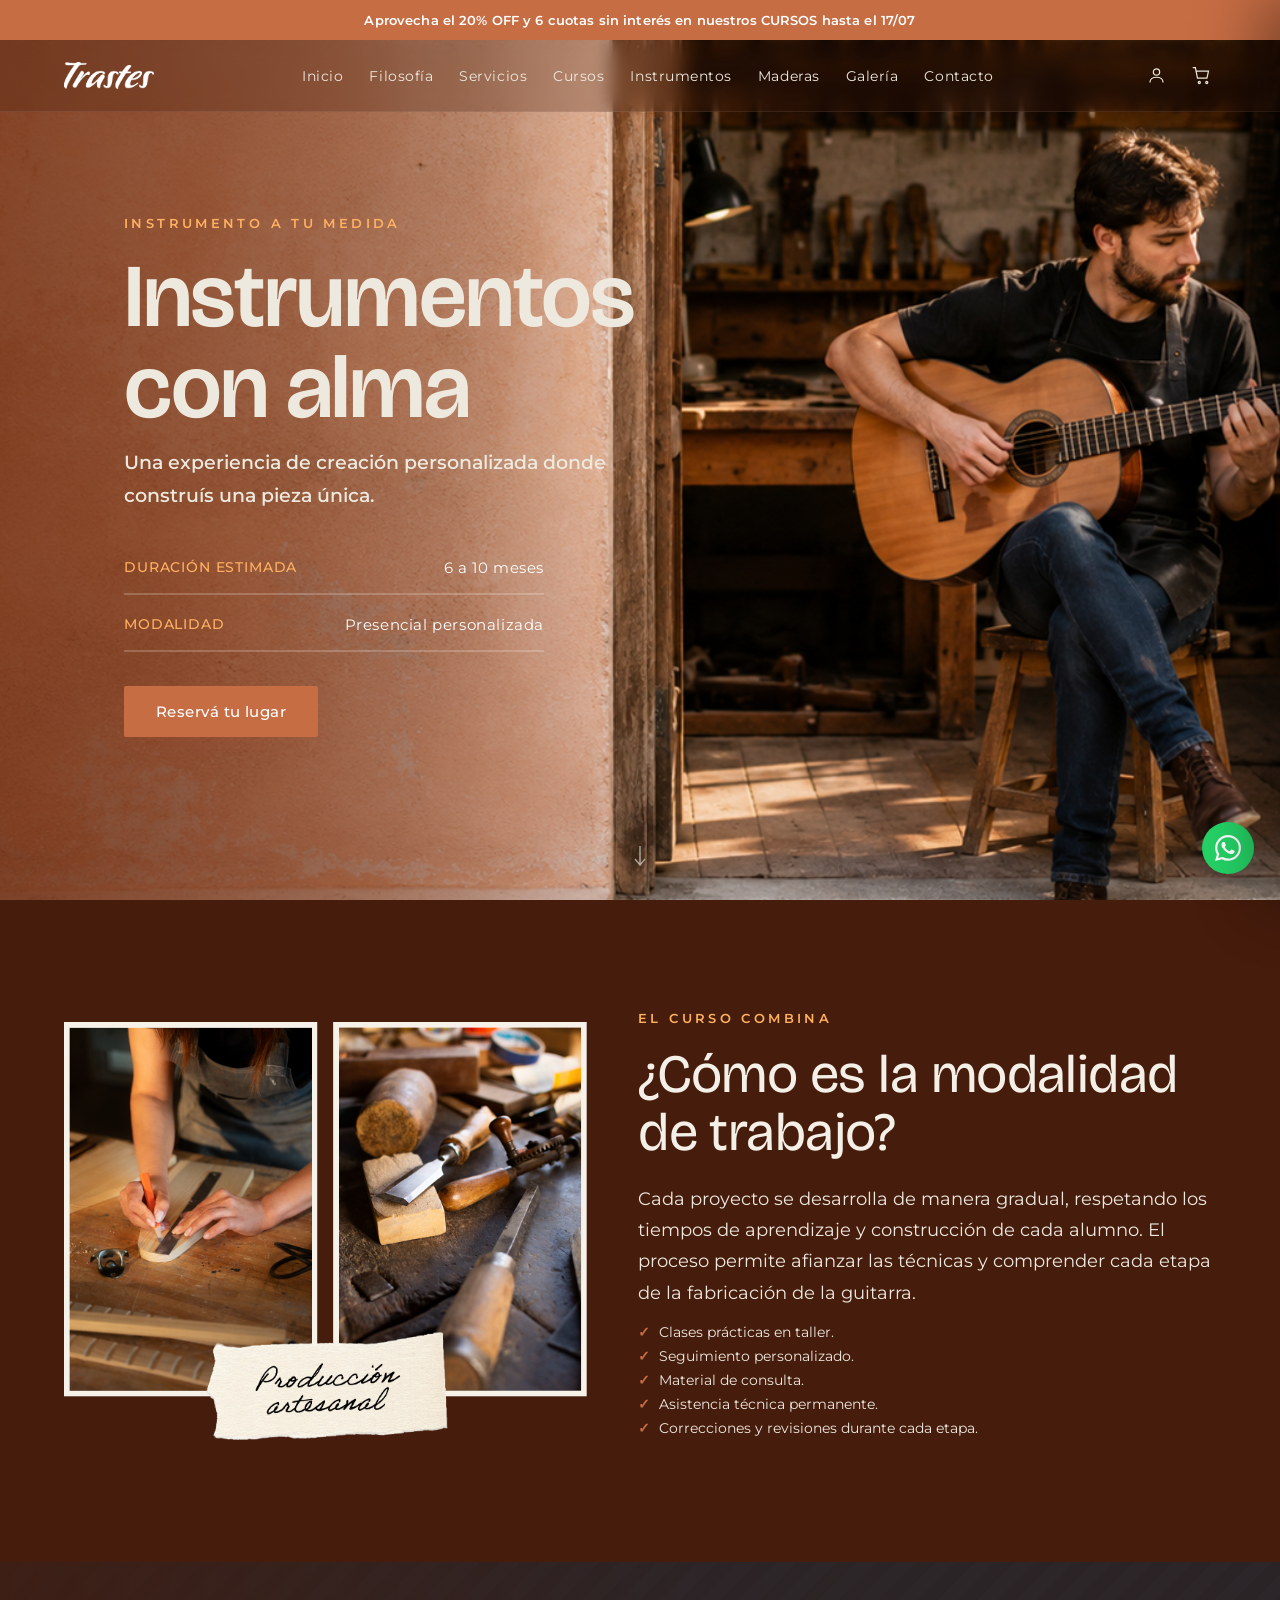
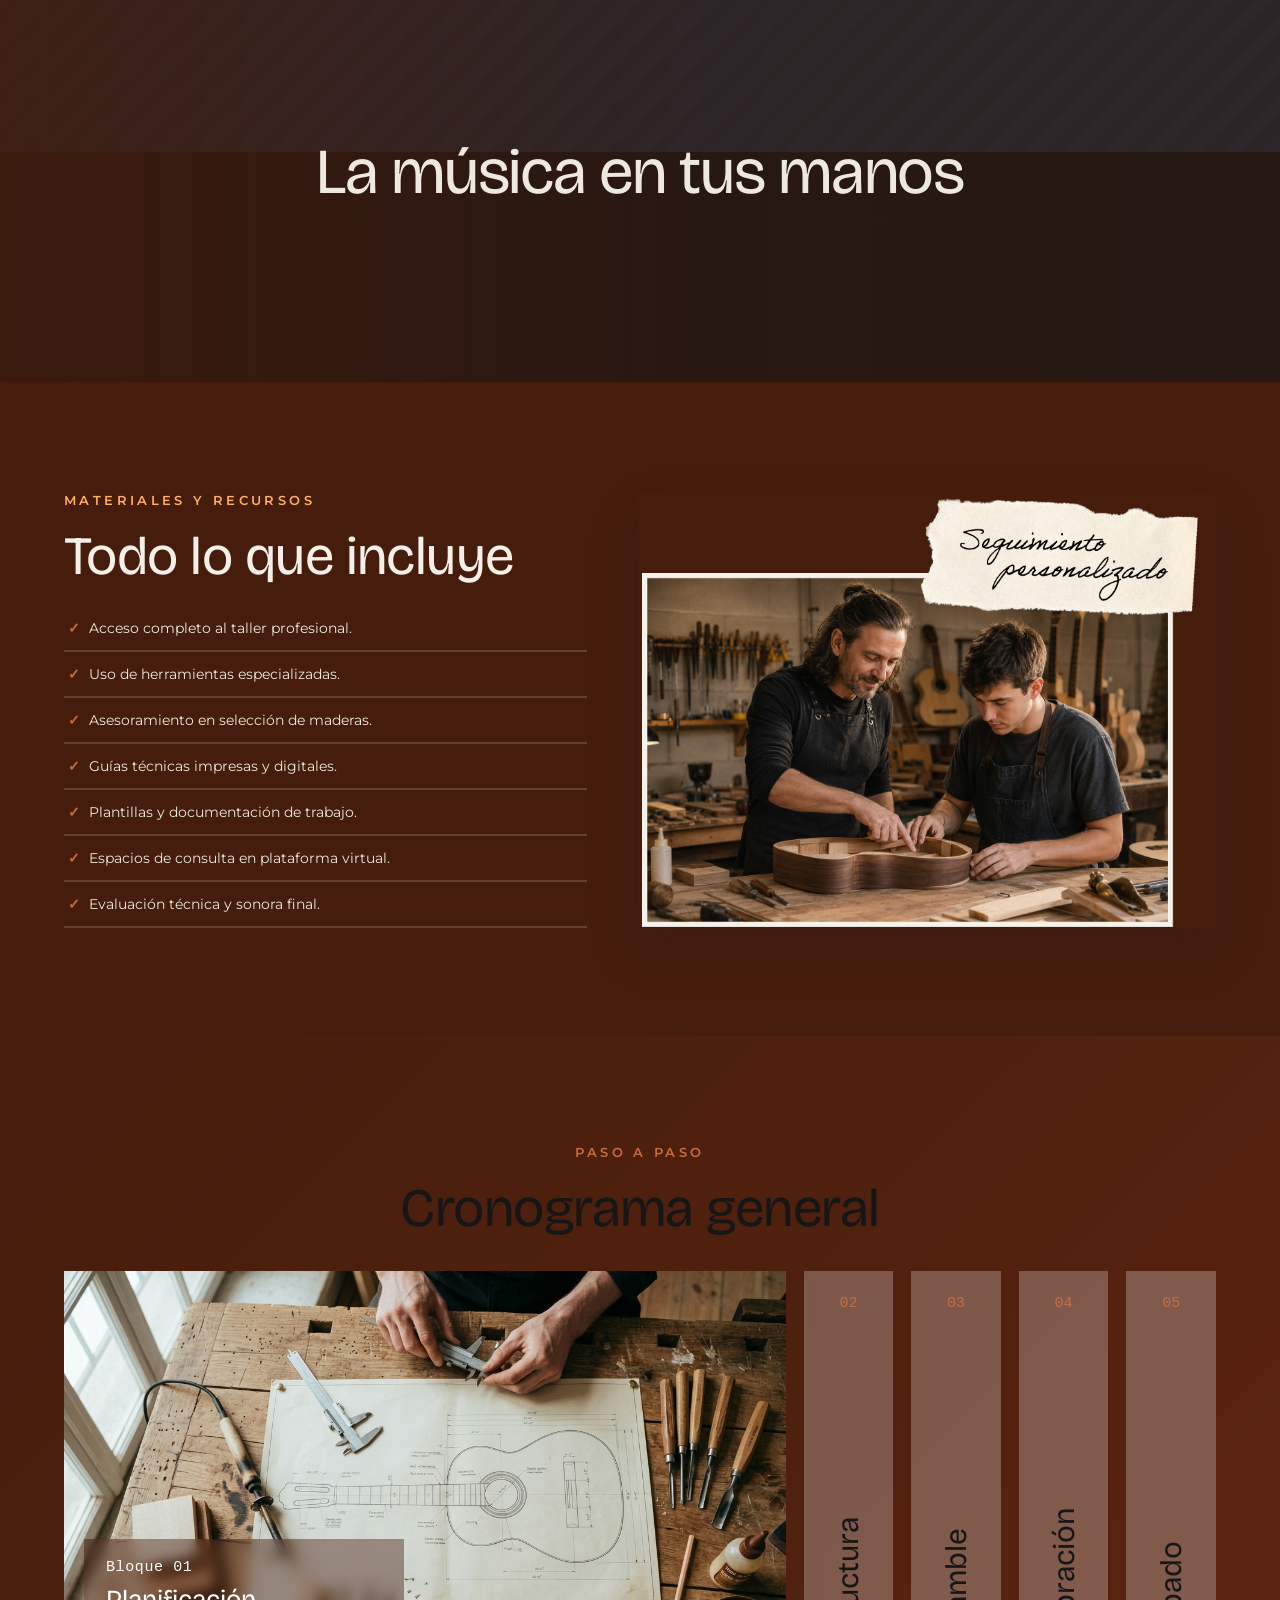
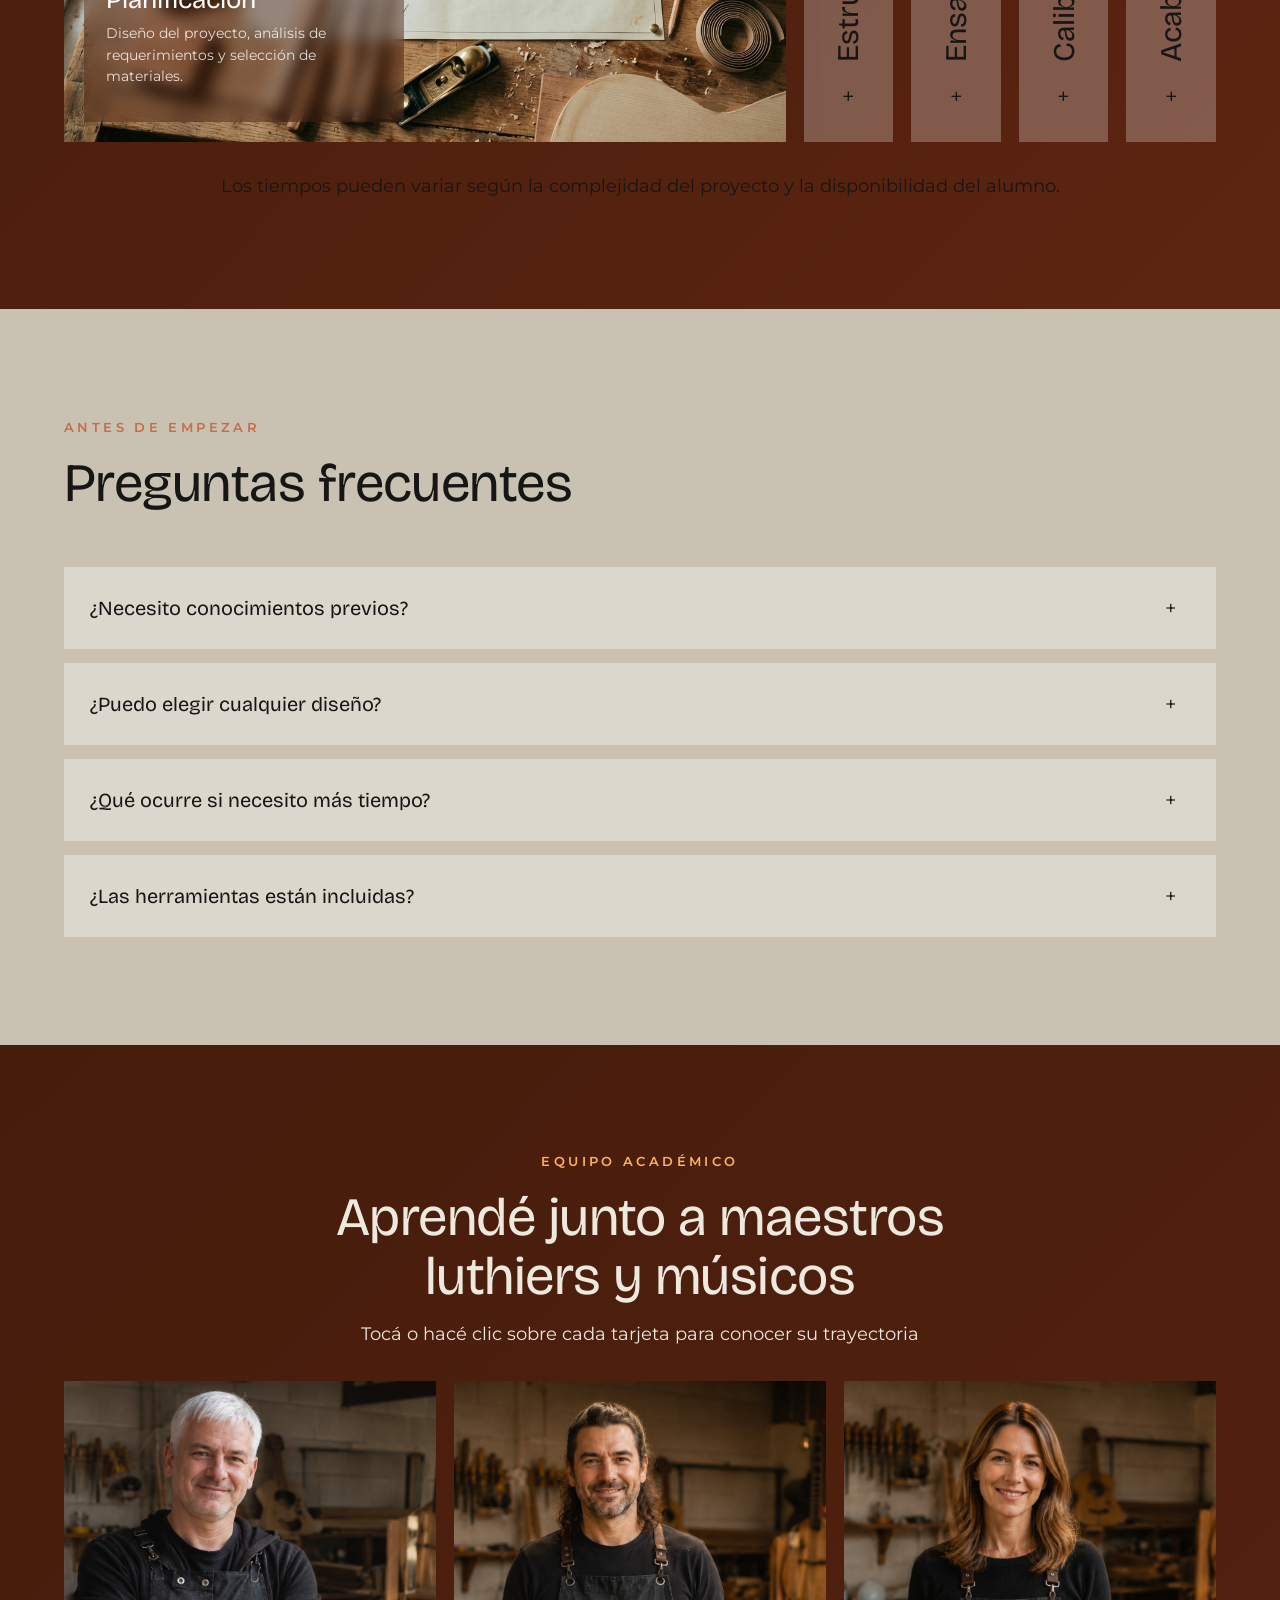
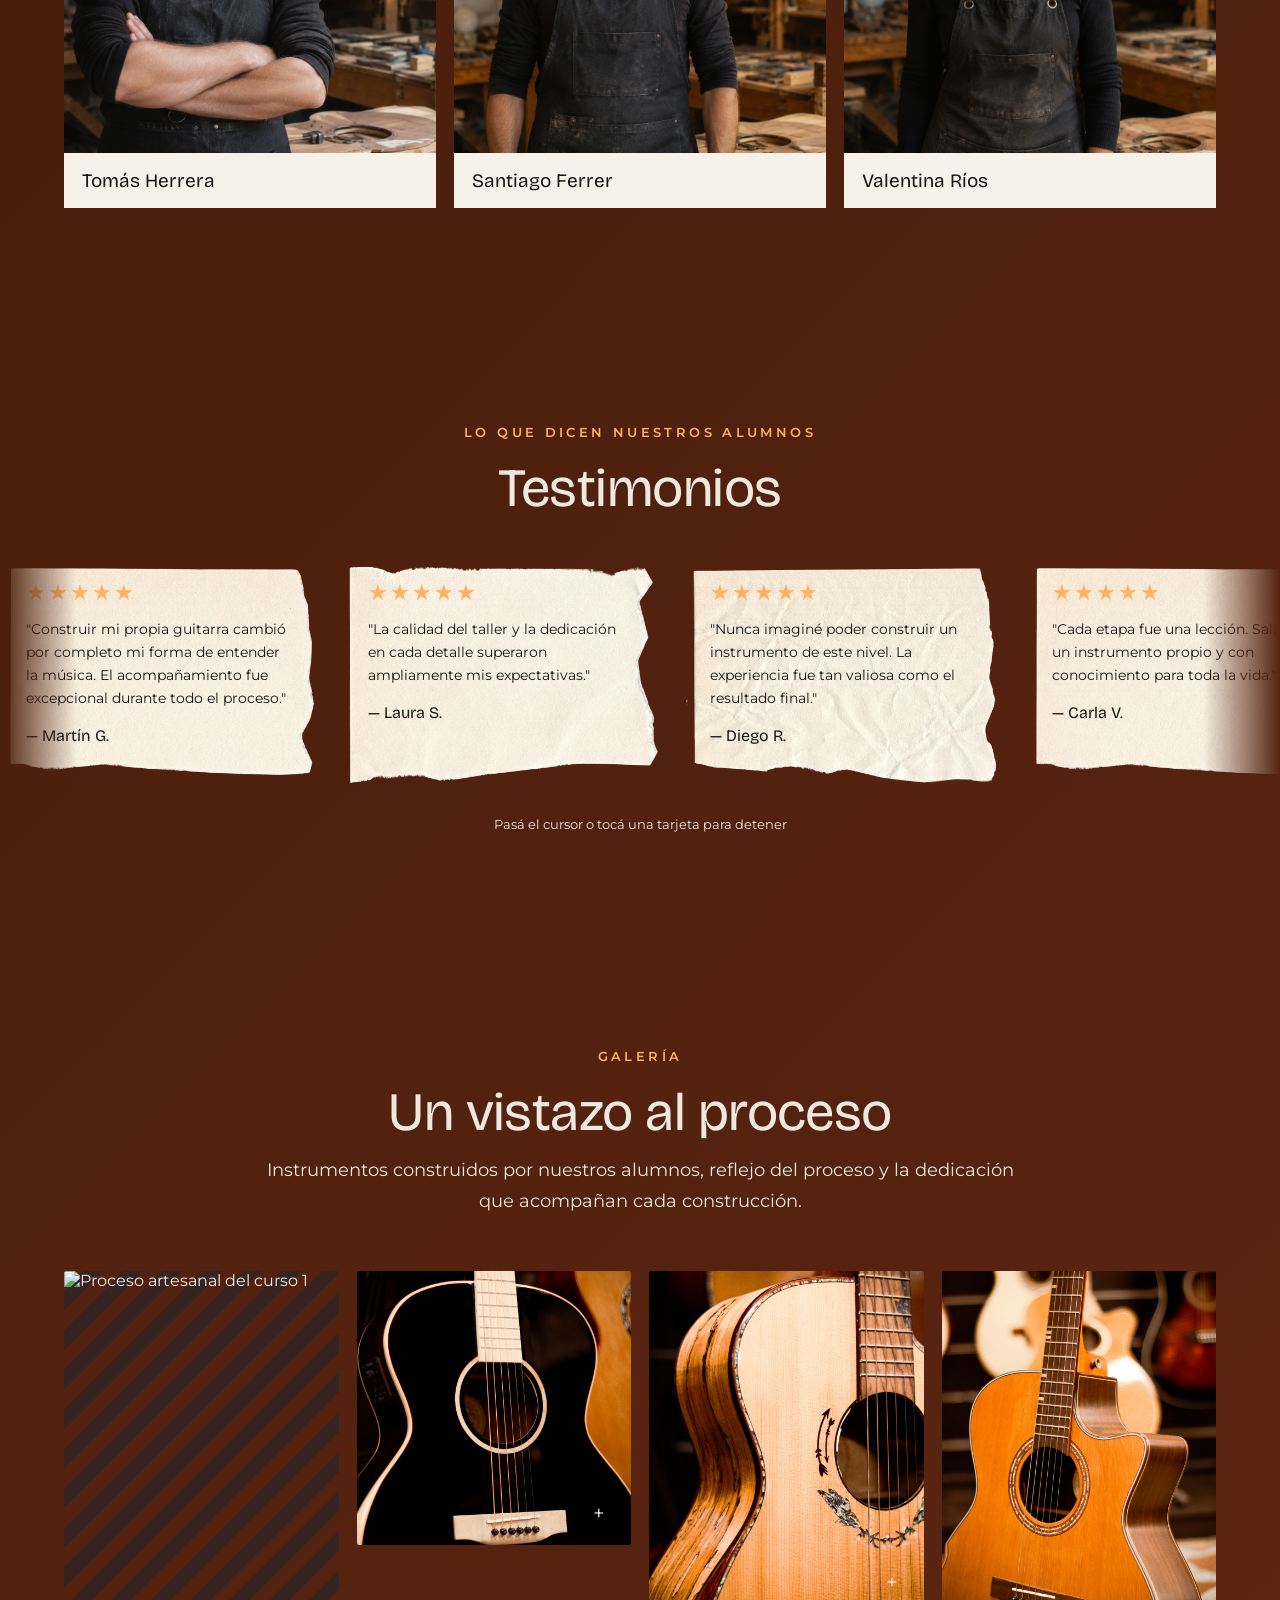
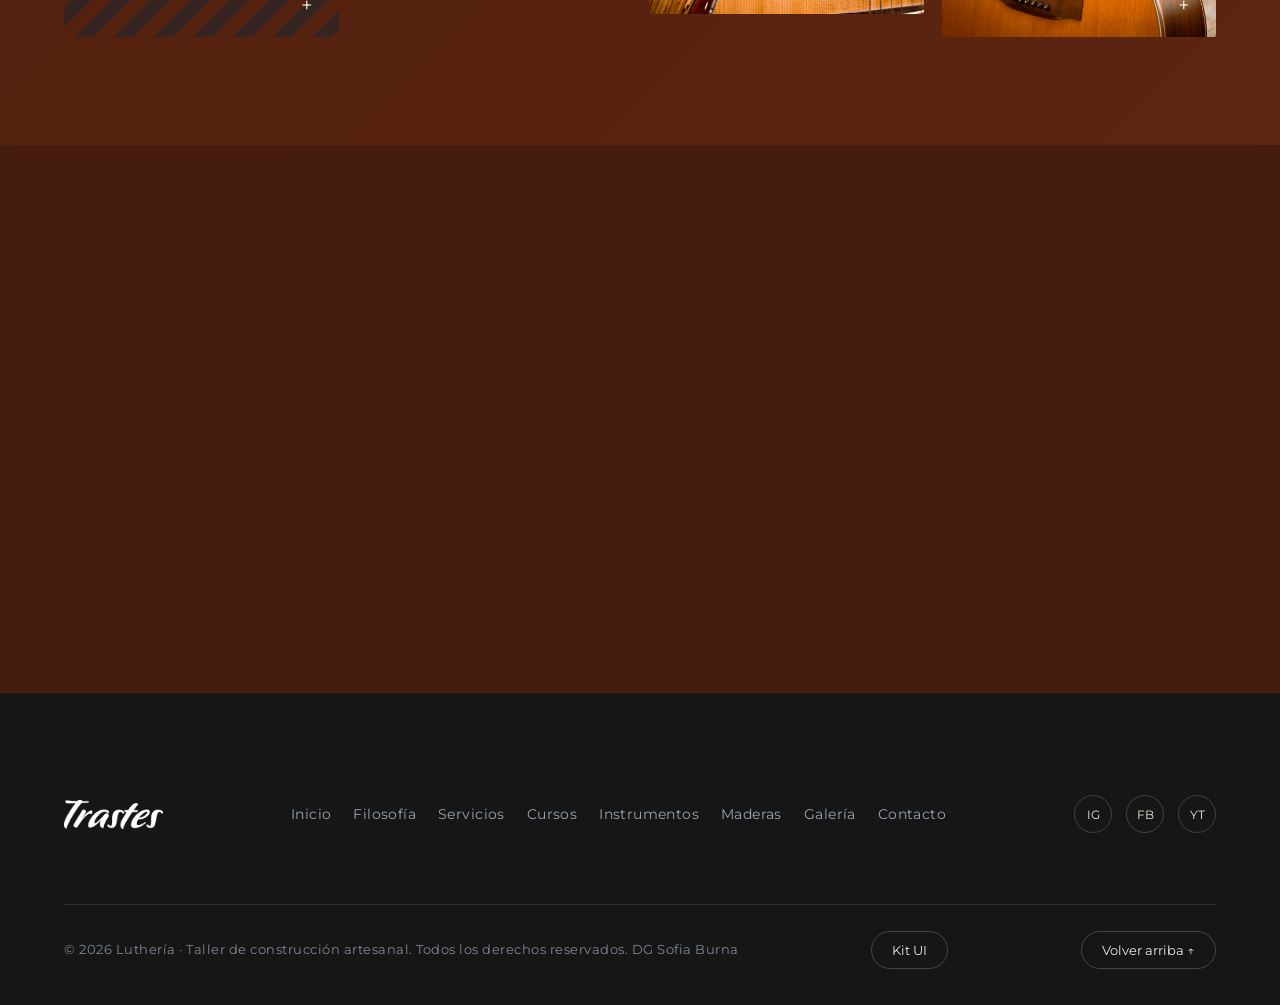
==== commit 7d7f8c18: "new file:   assets/img/newsletter-postal.jpg 	modified:   css/kit-ui.css 	modified:   css/responsive" ====
--- a/curso-instrumento-a-medida.html
+++ b/curso-instrumento-a-medida.html
@@ -185,7 +185,7 @@
 
       <div class="container">
         <div class="filosofia-banner-content">
-          <h1 class="banner-title" data-reveal>La música en tus manos.</h1>
+          <h1 class="banner-title" data-reveal>La música en tus manos</h1>
         </div>
       </div>
     </section>
@@ -598,7 +598,7 @@
       <div class="container">
         <div class="section-header" data-reveal>
           <span class="eyebrow eyebrow--primary">Galería</span>
-          <h2 class="section-title">Un vistazo al proceso.</h2>
+          <h2 class="section-title">Un vistazo al proceso</h2>
           <p class="section-text">Instrumentos construidos por nuestros alumnos, reflejo del proceso y la dedicación que acompañan cada construcción.</p>
         </div>
 
@@ -735,7 +735,7 @@
       </div>
 
       <div class="footer-bottom">
-        <p class="footer-copy">&copy; 2026 Luthería &middot; Taller de construcción artesanal. Todos los derechos reservados.</p>
+        <p class="footer-copy">&copy; 2026 Luthería &middot; Taller de construcción artesanal. Todos los derechos reservados. DG Sofia Burna</p>
         <a href="kit-ui.html" class="back-top-link">Kit UI</a>
         <button id="footer-top-btn" class="back-top-link" aria-label="Volver al inicio">Volver arriba &#8593;</button>
       </div>
--- a/css/style.css
+++ b/css/style.css
@@ -1293,8 +1293,8 @@
   color: #FFFFFF;
 }
 .ficha-row dd {
-  font-family: ui-monospace, monospace;
-  font-size: 11.5px;
+  font-family: var(--sans);
+  font-size: 12px;
   letter-spacing: .04em;
   color: #FFFFFF;
   margin: 0;
@@ -2051,4 +2051,157 @@
   transform: translateY(-4px);
   box-shadow: 0 14px 34px rgba(37,211,102,.4);
 }
+
+/* ============================================================
+   NEWSLETTER POPUP — "Club Trastes" postal
+   Triggered once per session on scroll into #maderas
+   (see js/newsletter-popup.js). Uses existing tokens
+   (--card-bg, --primary, --dark, fonts, --rl, --t, --ease).
+============================================================ */
+.newsletter-popup {
+  position: fixed;
+  inset: 0;
+  z-index: 200;
+  display: flex;
+  align-items: center;
+  justify-content: center;
+  padding: 24px;
+}
+.newsletter-popup[hidden] { display: none; }
+
+.newsletter-overlay {
+  position: absolute;
+  inset: 0;
+  background: rgba(22, 22, 22, .72);
+  cursor: pointer;
+  animation: fadein .3s ease;
+}
+
+.newsletter-card {
+  position: relative;
+  z-index: 1;
+  display: grid;
+  grid-template-columns: minmax(0, 1fr) 1px minmax(0, 1.1fr);
+  width: 100%;
+  max-width: 880px;
+  max-height: 88vh;
+  border-radius: 2px;
+  overflow: hidden;
+  background: var(--card-bg);
+  box-shadow: 0 30px 70px rgba(0,0,0,.4);
+  animation: fadeup .4s var(--ease);
+}
+
+.newsletter-media {
+  position: relative;
+  min-height: 260px;
+  background: var(--bg-alt);
+}
+.newsletter-media img {
+  position: absolute;
+  inset: 0;
+  width: 100%;
+  height: 100%;
+  object-fit: cover;
+}
+
+.newsletter-divider {
+  background: var(--border-light);
+}
+
+.newsletter-content {
+  display: flex;
+  flex-direction: column;
+  justify-content: center;
+  gap: 18px;
+  padding: clamp(28px, 4vw, 48px);
+  overflow-y: auto;
+}
+
+.newsletter-title {
+  font-family: var(--heading-font);
+  font-weight: 400;
+  font-size: clamp(24px, 2.6vw, 30px);
+  line-height: 1.15;
+  color: var(--dark);
+  text-align: center;
+}
+
+.newsletter-text {
+  font-family: var(--sans);
+  font-size: 15px;
+  line-height: 1.7;
+  color: var(--text-3);
+  text-align: center;
+}
+
+.newsletter-form {
+  display: flex;
+  flex-direction: column;
+  gap: 16px;
+  margin-top: 4px;
+}
+
+.newsletter-field {
+  display: flex;
+  flex-direction: column;
+  gap: 7px;
+}
+.newsletter-field label {
+  font-family: var(--sans);
+  font-size: 12.5px;
+  font-weight: 600;
+  letter-spacing: .06em;
+  text-transform: uppercase;
+  color: var(--text-3);
+}
+.newsletter-field input {
+  width: 100%;
+  padding: 13px 15px;
+  border-radius: 2px;
+  border: 1px solid var(--border-light);
+  background: #fff;
+  color: var(--text);
+  font-size: 15px;
+  outline: none;
+  transition: border-color var(--t);
+}
+.newsletter-field input:focus {
+  border-color: var(--primary);
+}
+.newsletter-field input:invalid:not(:placeholder-shown) {
+  border-color: var(--primary);
+}
+
+.newsletter-success {
+  font-family: var(--sans);
+  font-size: 15px;
+  line-height: 1.6;
+  color: var(--dark);
+  background: rgba(199, 109, 68, .12);
+  border-radius: 2px;
+  padding: 16px 18px;
+}
+.newsletter-success[hidden] { display: none; }
+
+.newsletter-close {
+  position: absolute;
+  top: 18px;
+  right: 18px;
+  z-index: 2;
+  width: 40px;
+  height: 40px;
+  border-radius: 50%;
+  border: 1px solid var(--border-light);
+  background: var(--card-bg);
+  color: var(--dark);
+  font-size: 16px;
+  cursor: pointer;
+  transition: all var(--t);
+}
+.newsletter-close:hover {
+  background: var(--primary);
+  color: #fff;
+  border-color: var(--primary);
+}
 .whatsapp-float svg { width: 26px; height: 26px; }
--- a/css/responsive.css
+++ b/css/responsive.css
@@ -163,6 +163,16 @@
     gap: 14px;
   }
 
+  /* Newsletter popup: two columns → stacked, divider vertical → horizontal */
+  .newsletter-card {
+    grid-template-columns: 1fr;
+    grid-template-rows: auto 1px auto;
+    max-height: 92vh;
+  }
+  .newsletter-media {
+    min-height: 180px;
+  }
+
 }
 
 /* ── Hover states only on pointer devices ─────────────────── */
